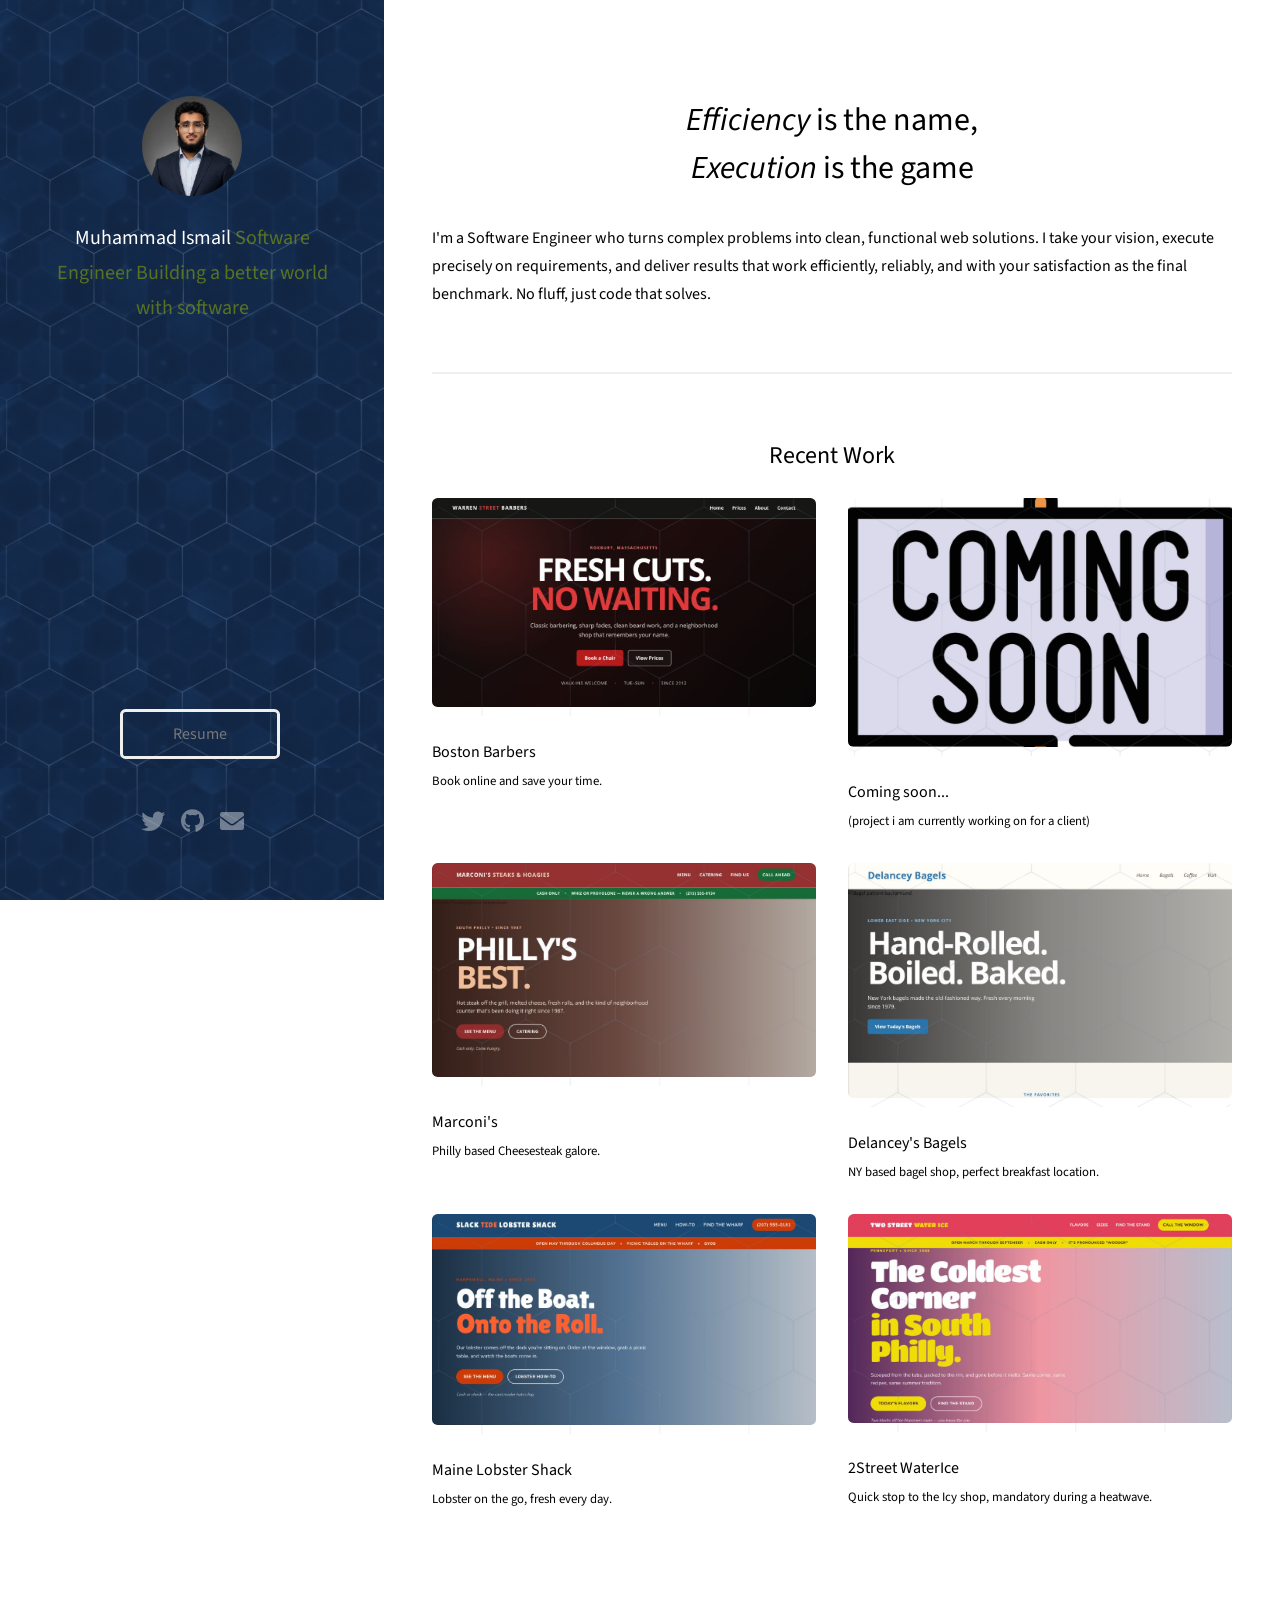
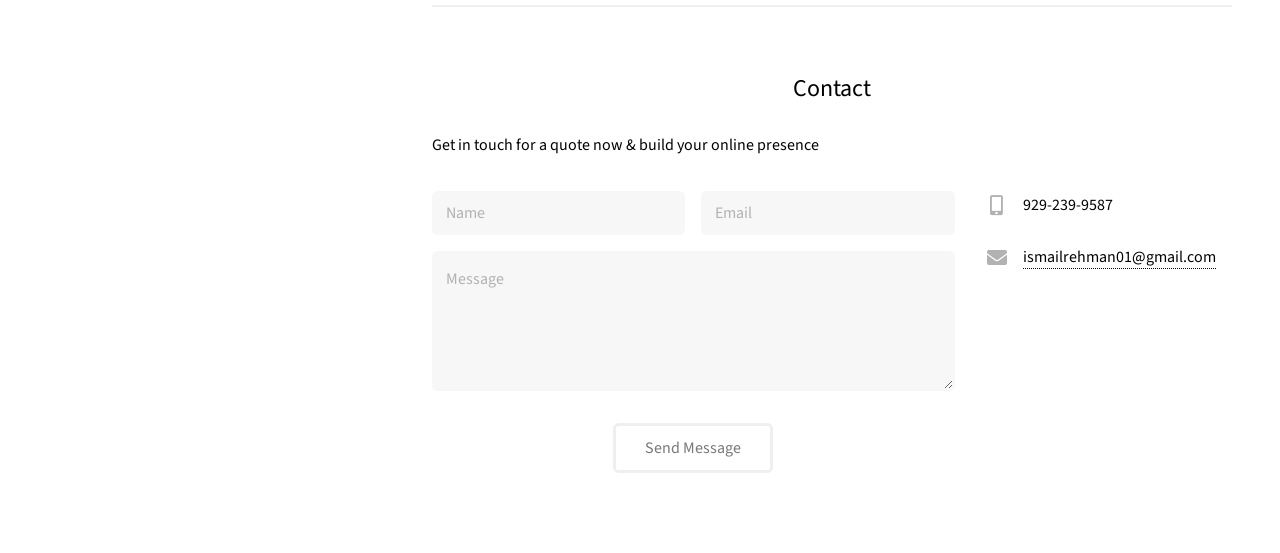
==== Portfolio/index.html @ a7dad634 "fixed the issue with the clicking on the website images so it loads properly for the sites" ====
<!DOCTYPE HTML>
<!--
	Strata by HTML5 UP
	html5up.net | @ajlkn
	Free for personal and commercial use under the CCA 3.0 license (html5up.net/license)
-->
<html lang="en">
	<head>
		<meta charset="utf-8" />
		<meta name="viewport" content="width=device-width, initial-scale=1" />

		<title>Muhammad Ismail | Software Engineer Portfolio</title>
		<meta name="description" content="Muhammad Ismail is a software engineer building clean, efficient web applications, JavaScript projects, responsive websites, and practical software solutions." />
		<meta name="author" content="Muhammad Ismail" />
		<meta name="robots" content="index, follow, max-image-preview:large" />
		<meta name="googlebot" content="index, follow" />
		<link rel="canonical" href="https://ismailrehman.netlify.app/" />

		<!-- Social sharing metadata -->
		<meta property="og:type" content="website" />
		<meta property="og:site_name" content="Muhammad Ismail Portfolio" />
		<meta property="og:title" content="Muhammad Ismail | Software Engineer Portfolio" />
		<meta property="og:description" content="Explore Muhammad Ismail's software engineering portfolio, including web applications, JavaScript projects, and responsive website work." />
		<meta property="og:url" content="https://ismailrehman.netlify.app/" />
		<meta property="og:image" content="https://ismailrehman.netlify.app/images/professional.jpg" />
		<meta property="og:image:alt" content="Muhammad Ismail, Software Engineer" />
		<meta name="twitter:card" content="summary" />
		<meta name="twitter:title" content="Muhammad Ismail | Software Engineer Portfolio" />
		<meta name="twitter:description" content="Explore Muhammad Ismail's software engineering portfolio, including web applications, JavaScript projects, and responsive website work." />
		<meta name="twitter:image" content="https://ismailrehman.netlify.app/images/professional.jpg" />

		<link rel="preload" as="image" href="images/professional.jpg" />
		<link rel="stylesheet" href="assets/css/main.css" />

		<script type="application/ld+json">
		{
		  "@context": "https://schema.org",
		  "@type": "Person",
		  "name": "Muhammad Ismail",
		  "jobTitle": "Software Engineer",
		  "description": "Software engineer building clean, efficient web applications and practical software solutions.",
		  "url": "https://ismailrehman.netlify.app/",
		  "sameAs": [
		    "https://github.com/ismailrehman154-gif",
		    "https://x.com/ismailrehm32250"
		  ]
		}
		</script>
	</head>
	<body class="is-preload">

		<!-- Header -->
			<header id="header">
				<div class="inner">
					<a href="#one" class="image avatar" aria-label="About Muhammad Ismail"><img src="images/professional.jpg" alt="Muhammad Ismail, Software Engineer" fetchpriority="high" /></a>
					<h1><strong>Muhammad Ismail</strong><br />
						Software Engineer<br />
						Building a better world with software
					</h1>
				</div>
				<ul class="actions">
							<li><a href="#" class="button">Resume</a></li>
						</ul>
			</header>

		<!-- Main -->
			<main id="main">

				<!-- One -->
					<section id="one">
						<header class="major">
							<h2><i>Efficiency</i> is the name,<br />
							<i>Execution</i> is the game</h2>
						</header>
						<p>I'm a Software Engineer who turns complex problems into clean, functional web solutions. I take your vision, execute precisely on requirements, and deliver results that work efficiently, reliably, and with your satisfaction as the final benchmark. No fluff, just code that solves.</p>
						
					</section>

				<!-- Two -->
					<section id="two">
						<h2>Recent Work</h2>
						<div class="row">
							<article class="col-6 col-12-xsmall work-item">
								<a href="https://resilient-coders-work.vercel.app/" class="image fit "><img src="images/BostonBarbers.png" alt="TEMPLATE WEBSITES" loading="lazy" decoding="async" /></a>
								<h3>Boston Barbers</h3>
								<p>Book online and save your time.</p>
							</article>
							<article class="col-6 col-12-xsmall work-item">
								<a href="#" class="image fit "><img src="images/coming soon.png" alt="TEMPLATE WEBSITES" loading="lazy" decoding="async" /></a>
								<h3>Coming soon...</h3>
								<p>(project i am currently working on for a client)</p>
							</article>
							<article class="col-6 col-12-xsmall work-item">
								<a href="https://resilient-coders-work-5ymw.vercel.app/" class="image fit "><img src="images/Marconis.png" alt="TEMPLATE WEBSITES" loading="lazy" decoding="async" /></a>
								<h3>Marconi's</h3>
								<p>Philly based Cheesesteak galore.</p>
							</article>
							<article class="col-6 col-12-xsmall work-item">
								<a href="https://resilient-coders-work-2xrs.vercel.app/" class="image fit "><img src="images/Delancey'sBagels.png" alt="TEMPLATE WEBSITES" loading="lazy" decoding="async" /></a>
								<h3>Delancey's Bagels</h3>
								<p>NY based bagel shop, perfect breakfast location.</p>
							</article>
							<article class="col-6 col-12-xsmall work-item">
								<a href="https://resilient-coders-work-jxto.vercel.app/" class="image fit "><img src="images/LobsterShack.png" alt="TEMPLATE WEBSITES" loading="lazy" decoding="async" /></a>
								<h3>Maine Lobster Shack</h3>
								<p>Lobster on the go, fresh every day.</p>
							</article>
							<article class="col-6 col-12-xsmall work-item">
								<a href="https://resilient-coders-work-9ynx.vercel.app/" class="image fit "><img src="images/2StreetIce.png" alt="TEMPLATE WEBSITES" loading="lazy" decoding="async" /></a>
								<h3>2Street WaterIce</h3>
								<p>Quick stop to the Icy shop, mandatory during a heatwave.</p>
							</article>
						</div>
						<!-- <ul class="actions">
							<li><a href="#" class="button">Resume</a></li>
						</ul> -->
					</section>

				<!-- Three -->
					<section id="three">
						<h2>Contact</h2>
						<p>Get in touch for a quote now & build your online presence </p>
						<div class="row">
							<div class="col-8 col-12-small">
								<form method="post" action="#">
									<div class="row gtr-uniform gtr-50">
										<div class="col-6 col-12-xsmall"><input type="text" name="name" id="name" placeholder="Name" /></div>
										<div class="col-6 col-12-xsmall"><input type="email" name="email" id="email" placeholder="Email" /></div>
										<div class="col-12"><textarea name="message" id="message" placeholder="Message" rows="4"></textarea></div>
									</div>
								</form>
								<ul class="actions">
									<li><input type="submit" value="Send Message" /></li>
								</ul>
							</div>
							<div class="col-4 col-12-small">
								<ul class="labeled-icons">
									<!-- <li>
										<h3 class="icon solid fa-home"><span class="label">Address</span></h3>
										1234 Somewhere Rd.<br />
										Nashville, TN 00000<br />
										United States
									</li> -->
									<li>
										<h3 class="icon solid fa-mobile-alt"><span class="label">Phone</span></h3>
										929-239-9587
									</li>
									<li>
										<h3 class="icon solid fa-envelope"><span class="label">Email</span></h3>
										<a href="mailto:ismailrehman01@gmail.com">ismailrehman01@gmail.com</a>
									</li>
								</ul>
							</div>
						</div>
					</section>

				<!-- Four -->
				<!--
					<section id="four">
						<h2>Elements</h2>

						<section>
							<h4>Text</h4>
							<p>This is <b>bold</b> and this is <strong>strong</strong>. This is <i>italic</i> and this is <em>emphasized</em>.
							This is <sup>superscript</sup> text and this is <sub>subscript</sub> text.
							This is <u>underlined</u> and this is code: <code>for (;;) { ... }</code>. Finally, <a href="#">this is a link</a>.</p>
							<hr />
							<header>
								<h4>Heading with a Subtitle</h4>
								<p>Lorem ipsum dolor sit amet nullam id egestas urna aliquam</p>
							</header>
							<p>Nunc lacinia ante nunc ac lobortis. Interdum adipiscing gravida odio porttitor sem non mi integer non faucibus ornare mi ut ante amet placerat aliquet. Volutpat eu sed ante lacinia sapien lorem accumsan varius montes viverra nibh in adipiscing blandit tempus accumsan.</p>
							<header>
								<h5>Heading with a Subtitle</h5>
								<p>Lorem ipsum dolor sit amet nullam id egestas urna aliquam</p>
							</header>
							<p>Nunc lacinia ante nunc ac lobortis. Interdum adipiscing gravida odio porttitor sem non mi integer non faucibus ornare mi ut ante amet placerat aliquet. Volutpat eu sed ante lacinia sapien lorem accumsan varius montes viverra nibh in adipiscing blandit tempus accumsan.</p>
							<hr />
							<h2>Heading Level 2</h2>
							<h3>Heading Level 3</h3>
							<h4>Heading Level 4</h4>
							<h5>Heading Level 5</h5>
							<h6>Heading Level 6</h6>
							<hr />
							<h5>Blockquote</h5>
							<blockquote>Fringilla nisl. Donec accumsan interdum nisi, quis tincidunt felis sagittis eget tempus euismod. Vestibulum ante ipsum primis in faucibus vestibulum. Blandit adipiscing eu felis iaculis volutpat ac adipiscing accumsan faucibus. Vestibulum ante ipsum primis in faucibus lorem ipsum dolor sit amet nullam adipiscing eu felis.</blockquote>
							<h5>Preformatted</h5>
							<pre><code>i = 0;

while (!deck.isInOrder()) {
print 'Iteration ' + i;
deck.shuffle();
i++;
}

print 'It took ' + i + ' iterations to sort the deck.';</code></pre>
						</section>

						<section>
							<h4>Lists</h4>
							<div class="row">
								<div class="col-6 col-12-xsmall">
									<h5>Unordered</h5>
									<ul>
										<li>Dolor pulvinar etiam magna etiam.</li>
										<li>Sagittis adipiscing lorem eleifend.</li>
										<li>Felis enim feugiat dolore viverra.</li>
									</ul>
									<h5>Alternate</h5>
									<ul class="alt">
										<li>Dolor pulvinar etiam magna etiam.</li>
										<li>Sagittis adipiscing lorem eleifend.</li>
										<li>Felis enim feugiat dolore viverra.</li>
									</ul>
								</div>
								<div class="col-6 col-12-xsmall">
									<h5>Ordered</h5>
									<ol>
										<li>Dolor pulvinar etiam magna etiam.</li>
										<li>Etiam vel felis at lorem sed viverra.</li>
										<li>Felis enim feugiat dolore viverra.</li>
										<li>Dolor pulvinar etiam magna etiam.</li>
										<li>Etiam vel felis at lorem sed viverra.</li>
										<li>Felis enim feugiat dolore viverra.</li>
									</ol>
									<h5>Icons</h5>
									<ul class="icons">
										<li><a href="#" class="icon brands fa-twitter"><span class="label">Twitter</span></a></li>
										<li><a href="#" class="icon brands fa-facebook-f"><span class="label">Facebook</span></a></li>
										<li><a href="#" class="icon brands fa-instagram"><span class="label">Instagram</span></a></li>
										<li><a href="#" class="icon brands fa-github"><span class="label">Github</span></a></li>
										<li><a href="#" class="icon brands fa-dribbble"><span class="label">Dribbble</span></a></li>
										<li><a href="#" class="icon brands fa-tumblr"><span class="label">Tumblr</span></a></li>
									</ul>
								</div>
							</div>
							<h5>Actions</h5>
							<ul class="actions">
								<li><a href="#" class="button primary">Default</a></li>
								<li><a href="#" class="button">Default</a></li>
							</ul>
							<ul class="actions small">
								<li><a href="#" class="button primary small">Small</a></li>
								<li><a href="#" class="button small">Small</a></li>
							</ul>
							<div class="row">
								<div class="col-6 col-12-small">
									<ul class="actions stacked">
										<li><a href="#" class="button primary">Default</a></li>
										<li><a href="#" class="button">Default</a></li>
									</ul>
								</div>
								<div class="col-6 col-12-small">
									<ul class="actions stacked">
										<li><a href="#" class="button primary small">Small</a></li>
										<li><a href="#" class="button small">Small</a></li>
									</ul>
								</div>
								<div class="col-6 col-12-small">
									<ul class="actions stacked">
										<li><a href="#" class="button primary fit">Default</a></li>
										<li><a href="#" class="button fit">Default</a></li>
									</ul>
								</div>
								<div class="col-6 col-12-small">
									<ul class="actions stacked">
										<li><a href="#" class="button primary small fit">Small</a></li>
										<li><a href="#" class="button small fit">Small</a></li>
									</ul>
								</div>
							</div>
						</section>

						<section>
							<h4>Table</h4>
							<h5>Default</h5>
							<div class="table-wrapper">
								<table>
									<thead>
										<tr>
											<th>Name</th>
											<th>Description</th>
											<th>Price</th>
										</tr>
									</thead>
									<tbody>
										<tr>
											<td>Item One</td>
											<td>Ante turpis integer aliquet porttitor.</td>
											<td>29.99</td>
										</tr>
										<tr>
											<td>Item Two</td>
											<td>Vis ac commodo adipiscing arcu aliquet.</td>
											<td>19.99</td>
										</tr>
										<tr>
											<td>Item Three</td>
											<td> Morbi faucibus arcu accumsan lorem.</td>
											<td>29.99</td>
										</tr>
										<tr>
											<td>Item Four</td>
											<td>Vitae integer tempus condimentum.</td>
											<td>19.99</td>
										</tr>
										<tr>
											<td>Item Five</td>
											<td>Ante turpis integer aliquet porttitor.</td>
											<td>29.99</td>
										</tr>
									</tbody>
									<tfoot>
										<tr>
											<td colspan="2"></td>
											<td>100.00</td>
										</tr>
									</tfoot>
								</table>
							</div>

							<h5>Alternate</h5>
							<div class="table-wrapper">
								<table class="alt">
									<thead>
										<tr>
											<th>Name</th>
											<th>Description</th>
											<th>Price</th>
										</tr>
									</thead>
									<tbody>
										<tr>
											<td>Item One</td>
											<td>Ante turpis integer aliquet porttitor.</td>
											<td>29.99</td>
										</tr>
										<tr>
											<td>Item Two</td>
											<td>Vis ac commodo adipiscing arcu aliquet.</td>
											<td>19.99</td>
										</tr>
										<tr>
											<td>Item Three</td>
											<td> Morbi faucibus arcu accumsan lorem.</td>
											<td>29.99</td>
										</tr>
										<tr>
											<td>Item Four</td>
											<td>Vitae integer tempus condimentum.</td>
											<td>19.99</td>
										</tr>
										<tr>
											<td>Item Five</td>
											<td>Ante turpis integer aliquet porttitor.</td>
											<td>29.99</td>
										</tr>
									</tbody>
									<tfoot>
										<tr>
											<td colspan="2"></td>
											<td>100.00</td>
										</tr>
									</tfoot>
								</table>
							</div>
						</section>

						<section>
							<h4>Buttons</h4>
							<ul class="actions">
								<li><a href="#" class="button primary">Primary</a></li>
								<li><a href="#" class="button">Default</a></li>
							</ul>
							<ul class="actions">
								<li><a href="#" class="button large">Large</a></li>
								<li><a href="#" class="button">Default</a></li>
								<li><a href="#" class="button small">Small</a></li>
							</ul>
							<ul class="actions fit">
								<li><a href="#" class="button primary fit">Fit</a></li>
								<li><a href="#" class="button fit">Fit</a></li>
							</ul>
							<ul class="actions fit small">
								<li><a href="#" class="button primary fit small">Fit + Small</a></li>
								<li><a href="#" class="button fit small">Fit + Small</a></li>
							</ul>
							<ul class="actions">
								<li><a href="#" class="button primary icon solid fa-download">Icon</a></li>
								<li><a href="#" class="button icon solid fa-download">Icon</a></li>
							</ul>
							<ul class="actions">
								<li><span class="button primary disabled">Primary</span></li>
								<li><span class="button disabled">Default</span></li>
							</ul>
						</section>

						<section>
							<h4>Form</h4>
							<form method="post" action="#">
								<div class="row gtr-uniform gtr-50">
									<div class="col-6 col-12-xsmall">
										<input type="text" name="demo-name" id="demo-name" value="" placeholder="Name" />
									</div>
									<div class="col-6 col-12-xsmall">
										<input type="email" name="demo-email" id="demo-email" value="" placeholder="Email" />
									</div>
									<div class="col-12">
										<select name="demo-category" id="demo-category">
											<option value="">- Category -</option>
											<option value="1">Manufacturing</option>
											<option value="1">Shipping</option>
											<option value="1">Administration</option>
											<option value="1">Human Resources</option>
										</select>
									</div>
									<div class="col-4 col-12-small">
										<input type="radio" id="demo-priority-low" name="demo-priority" checked>
										<label for="demo-priority-low">Low Priority</label>
									</div>
									<div class="col-4 col-12-small">
										<input type="radio" id="demo-priority-normal" name="demo-priority">
										<label for="demo-priority-normal">Normal Priority</label>
									</div>
									<div class="col-4 col-12-small">
										<input type="radio" id="demo-priority-high" name="demo-priority">
										<label for="demo-priority-high">High Priority</label>
									</div>
									<div class="col-6 col-12-small">
										<input type="checkbox" id="demo-copy" name="demo-copy">
										<label for="demo-copy">Email me a copy of this message</label>
									</div>
									<div class="col-6 col-12-small">
										<input type="checkbox" id="demo-human" name="demo-human" checked>
										<label for="demo-human">I am a human and not a robot</label>
									</div>
									<div class="col-12">
										<textarea name="demo-message" id="demo-message" placeholder="Enter your message" rows="6"></textarea>
									</div>
									<div class="col-12">
										<ul class="actions">
											<li><input type="submit" value="Send Message" class="primary" /></li>
											<li><input type="reset" value="Reset" /></li>
										</ul>
									</div>
								</div>
							</form>
						</section>

						<section>
							<h4>Image</h4>
							<h5>Fit</h5>
							<div class="box alt">
								<div class="row gtr-50 gtr-uniform">
									<div class="col-12"><span class="image fit"><img src="images/fulls/05.jpg" alt="" /></span></div>
									<div class="col-4"><span class="image fit"><img src="images/thumbs/01.jpg" alt="" /></span></div>
									<div class="col-4"><span class="image fit"><img src="images/thumbs/02.jpg" alt="" /></span></div>
									<div class="col-4"><span class="image fit"><img src="images/thumbs/03.jpg" alt="" /></span></div>
									<div class="col-4"><span class="image fit"><img src="images/thumbs/04.jpg" alt="" /></span></div>
									<div class="col-4"><span class="image fit"><img src="images/thumbs/05.jpg" alt="" /></span></div>
									<div class="col-4"><span class="image fit"><img src="images/thumbs/06.jpg" alt="" /></span></div>
									<div class="col-4"><span class="image fit"><img src="images/thumbs/03.jpg" alt="" /></span></div>
									<div class="col-4"><span class="image fit"><img src="images/thumbs/02.jpg" alt="" /></span></div>
									<div class="col-4"><span class="image fit"><img src="images/thumbs/01.jpg" alt="" /></span></div>
								</div>
							</div>
							<h5>Left &amp; Right</h5>
							<p><span class="image left"><img src="images/avatar.jpg" alt="" /></span>Fringilla nisl. Donec accumsan interdum nisi, quis tincidunt felis sagittis eget. tempus euismod. Vestibulum ante ipsum primis in faucibus vestibulum. Blandit adipiscing eu felis iaculis volutpat ac adipiscing accumsan eu faucibus. Integer ac pellentesque praesent tincidunt felis sagittis eget. tempus euismod. Vestibulum ante ipsum primis in faucibus vestibulum. Blandit adipiscing eu felis iaculis volutpat ac adipiscing accumsan eu faucibus. Integer ac pellentesque praesent. Donec accumsan interdum nisi, quis tincidunt felis sagittis eget. tempus euismod. Vestibulum ante ipsum primis in faucibus vestibulum. Blandit adipiscing eu felis iaculis volutpat ac adipiscing accumsan eu faucibus. Integer ac pellentesque praesent tincidunt felis sagittis eget. tempus euismod. Vestibulum ante ipsum primis in faucibus vestibulum. Blandit adipiscing eu felis iaculis volutpat ac adipiscing accumsan eu faucibus. Integer ac pellentesque praesent.</p>
							<p><span class="image right"><img src="images/avatar.jpg" alt="" /></span>Fringilla nisl. Donec accumsan interdum nisi, quis tincidunt felis sagittis eget. tempus euismod. Vestibulum ante ipsum primis in faucibus vestibulum. Blandit adipiscing eu felis iaculis volutpat ac adipiscing accumsan eu faucibus. Integer ac pellentesque praesent tincidunt felis sagittis eget. tempus euismod. Vestibulum ante ipsum primis in faucibus vestibulum. Blandit adipiscing eu felis iaculis volutpat ac adipiscing accumsan eu faucibus. Integer ac pellentesque praesent. Donec accumsan interdum nisi, quis tincidunt felis sagittis eget. tempus euismod. Vestibulum ante ipsum primis in faucibus vestibulum. Blandit adipiscing eu felis iaculis volutpat ac adipiscing accumsan eu faucibus. Integer ac pellentesque praesent tincidunt felis sagittis eget. tempus euismod. Vestibulum ante ipsum primis in faucibus vestibulum. Blandit adipiscing eu felis iaculis volutpat ac adipiscing accumsan eu faucibus. Integer ac pellentesque praesent.</p>
						</section>

					</section>
				-->

			</main>

		<!-- Footer -->
			<footer id="footer">
				<div class="inner">
					<ul class="icons">
						<li><a href="https://x.com/ismailrehm32250" class="icon brands fa-twitter" aria-label="Muhammad Ismail on X" rel="me noopener noreferrer"><span class="label">Twitter</span></a></li>
						<li><a href="https://github.com/ismailrehman154-gif" class="icon brands fa-github" aria-label="Muhammad Ismail on GitHub" rel="me noopener noreferrer"><span class="label">Github</span></a></li>
						<!-- <li><a href="#" class="icon brands fa-dribbble"><span class="label">Blue</span></a></li> -->
						<li><a href="mailto:ismailrehman154@gmail.com" class="icon solid fa-envelope" aria-label="Email Muhammad Ismail"><span class="label">Email</span></a></li>
					</ul>
					<ul class="copyright">
						<!-- <li>&copy; Untitled</li><li>Design: <a href="http://html5up.net">HTML5 UP</a></li> -->
					</ul>
				</div>
			</footer>

		<!-- Scripts -->
			<script src="assets/js/jquery.min.js" defer></script>
			<script src="assets/js/jquery.poptrox.min.js" defer></script>
			<script src="assets/js/browser.min.js" defer></script>
			<script src="assets/js/breakpoints.min.js" defer></script>
			<script src="assets/js/util.js" defer></script>
			<script src="assets/js/main.js" defer></script>

	</body>
</html>
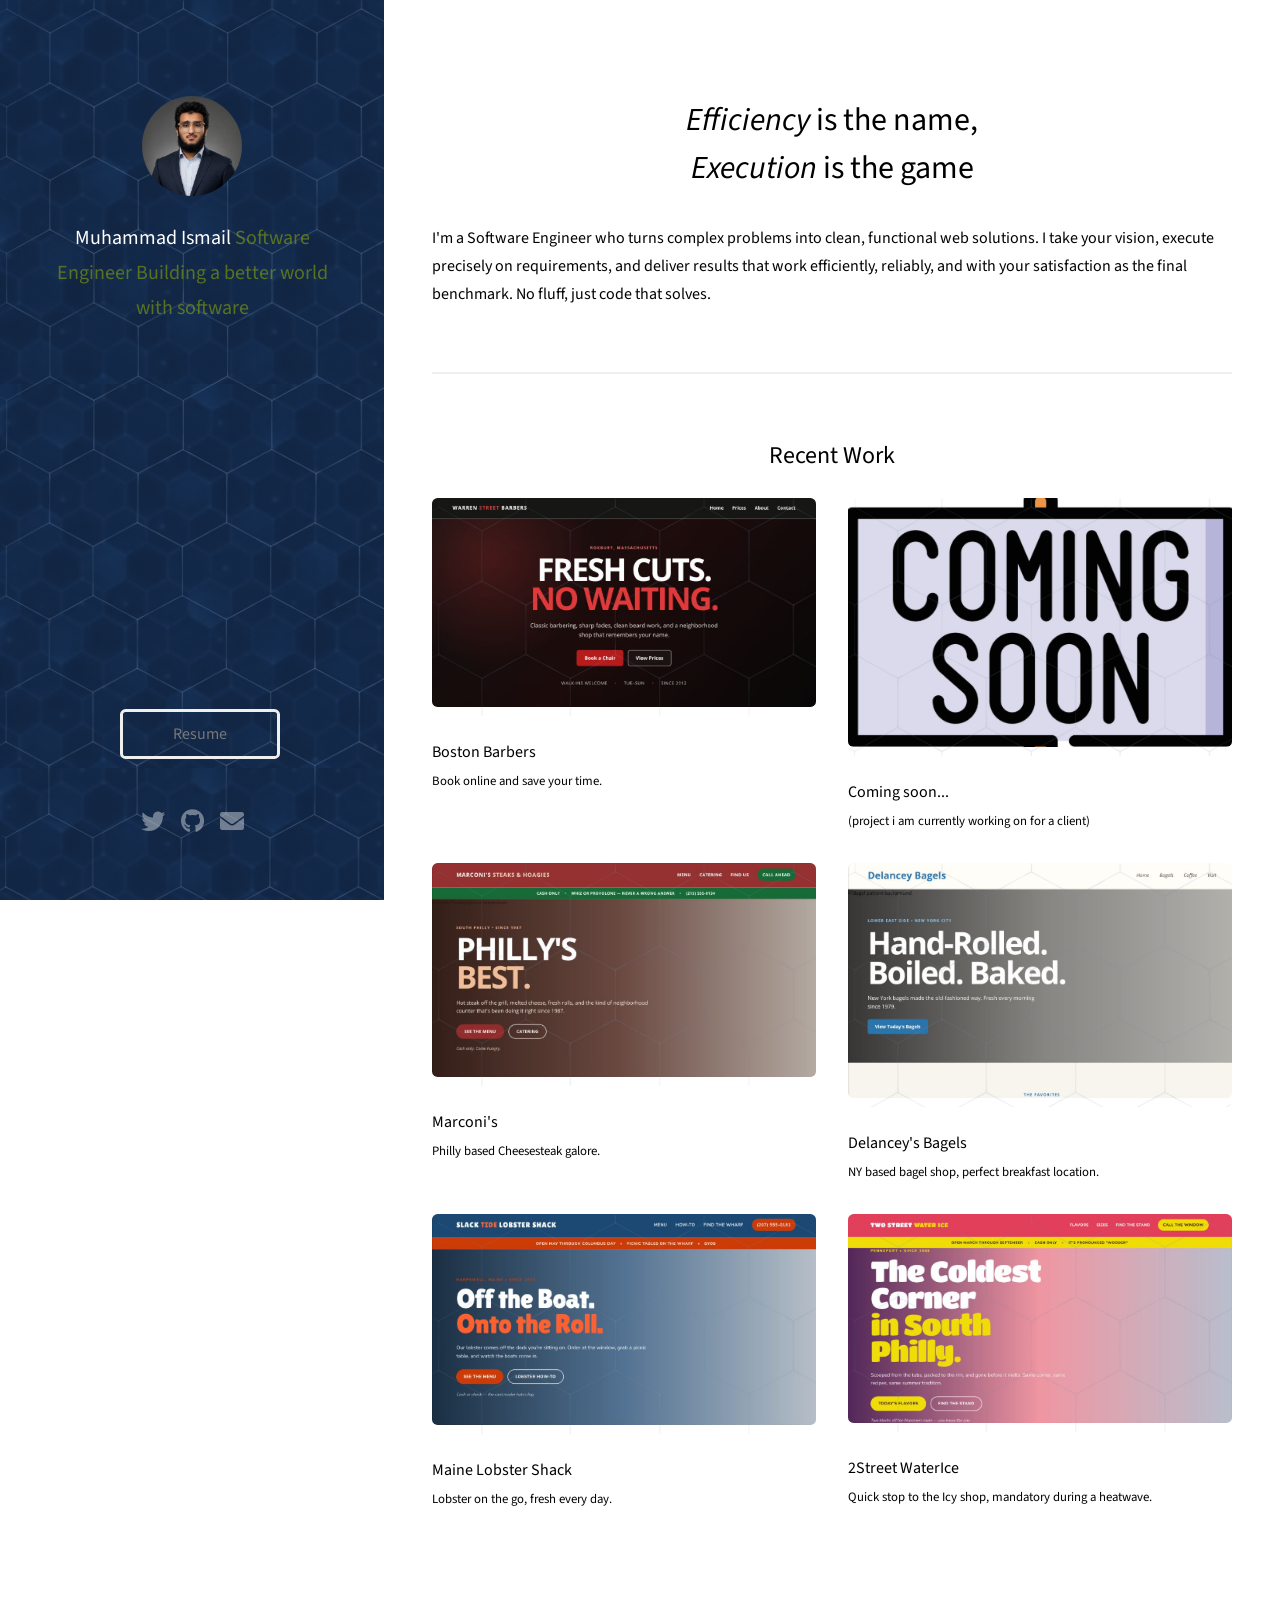
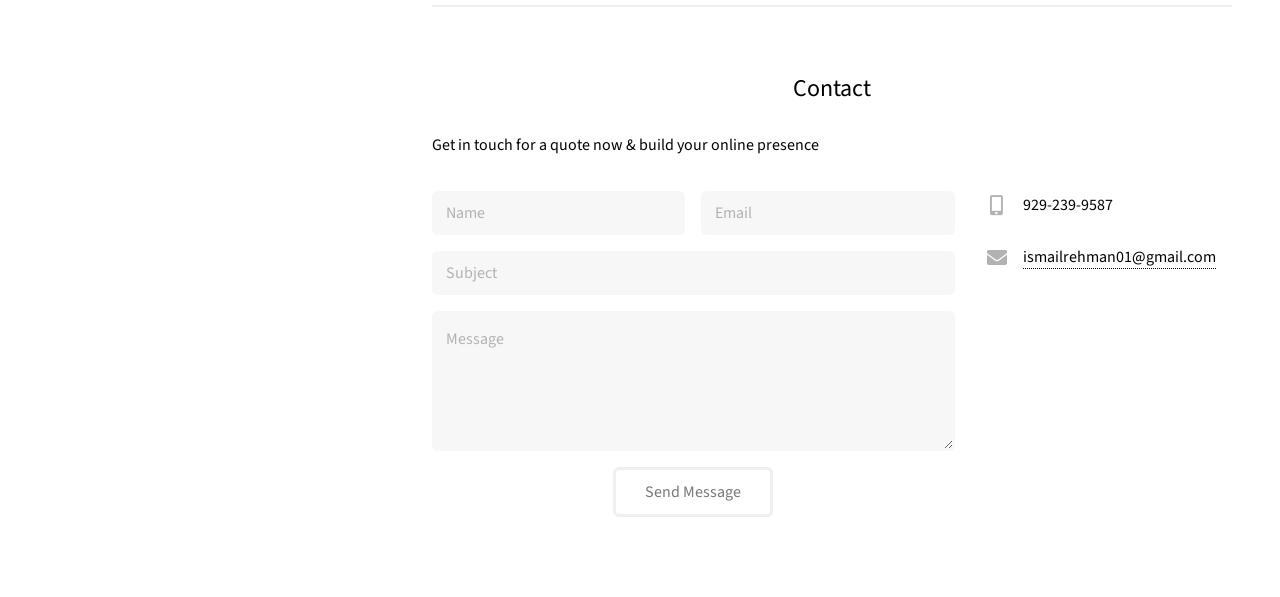
==== commit 378fe46f: "fixing the form input" ====
--- a/Portfolio/index.html
+++ b/Portfolio/index.html
@@ -122,16 +122,85 @@
 						<p>Get in touch for a quote now & build your online presence </p>
 						<div class="row">
 							<div class="col-8 col-12-small">
-								<form method="post" action="#">
-									<div class="row gtr-uniform gtr-50">
-										<div class="col-6 col-12-xsmall"><input type="text" name="name" id="name" placeholder="Name" /></div>
-										<div class="col-6 col-12-xsmall"><input type="email" name="email" id="email" placeholder="Email" /></div>
-										<div class="col-12"><textarea name="message" id="message" placeholder="Message" rows="4"></textarea></div>
-									</div>
-								</form>
+						<form
+						id="contact-form"
+						name="contact"
+						method="POST"
+						data-netlify="true"
+						netlify-honeypot="bot-field">
+						
+						<!-- Netlify needs this -->
+						<input type="hidden" name="form-name" value="contact">
+
+						<!-- Spam protection -->
+						<p style="display: none;">
+							<label>
+								Don't fill this out if you're human:
+								<input name="bot-field">
+							</label>
+						</p>
+
+						<div class="row gtr-uniform gtr-50">
+
+							<div class="col-6 col-12-xsmall">
+								<input
+									type="text"
+									name="name"
+									id="name"
+									placeholder="Name"
+									required
+								>
+							</div>
+
+							<div class="col-6 col-12-xsmall">
+								<input
+									type="email"
+									name="email"
+									id="email"
+									placeholder="Email"
+									required
+								>
+							</div>
+
+							<div class="col-12">
+								<input
+									type="text"
+									name="subject"
+									id="subject"
+									placeholder="Subject"
+									required
+								>
+							</div>
+
+							<div class="col-12">
+								<textarea
+									name="message"
+									id="message"
+									placeholder="Message"
+									rows="4"
+									required
+								></textarea>
+							</div>
+
+							<div class="col-12">
 								<ul class="actions">
-									<li><input type="submit" value="Send Message" /></li>
+									<li>
+										<input
+											id="submit-button"
+											type="submit"
+											value="Send Message"
+										>
+									</li>
 								</ul>
+							</div>
+
+						</div>
+
+						<!-- Success / error message -->
+						<p id="form-status"></p>
+
+</form>
+						
 							</div>
 							<div class="col-4 col-12-small">
 								<ul class="labeled-icons">
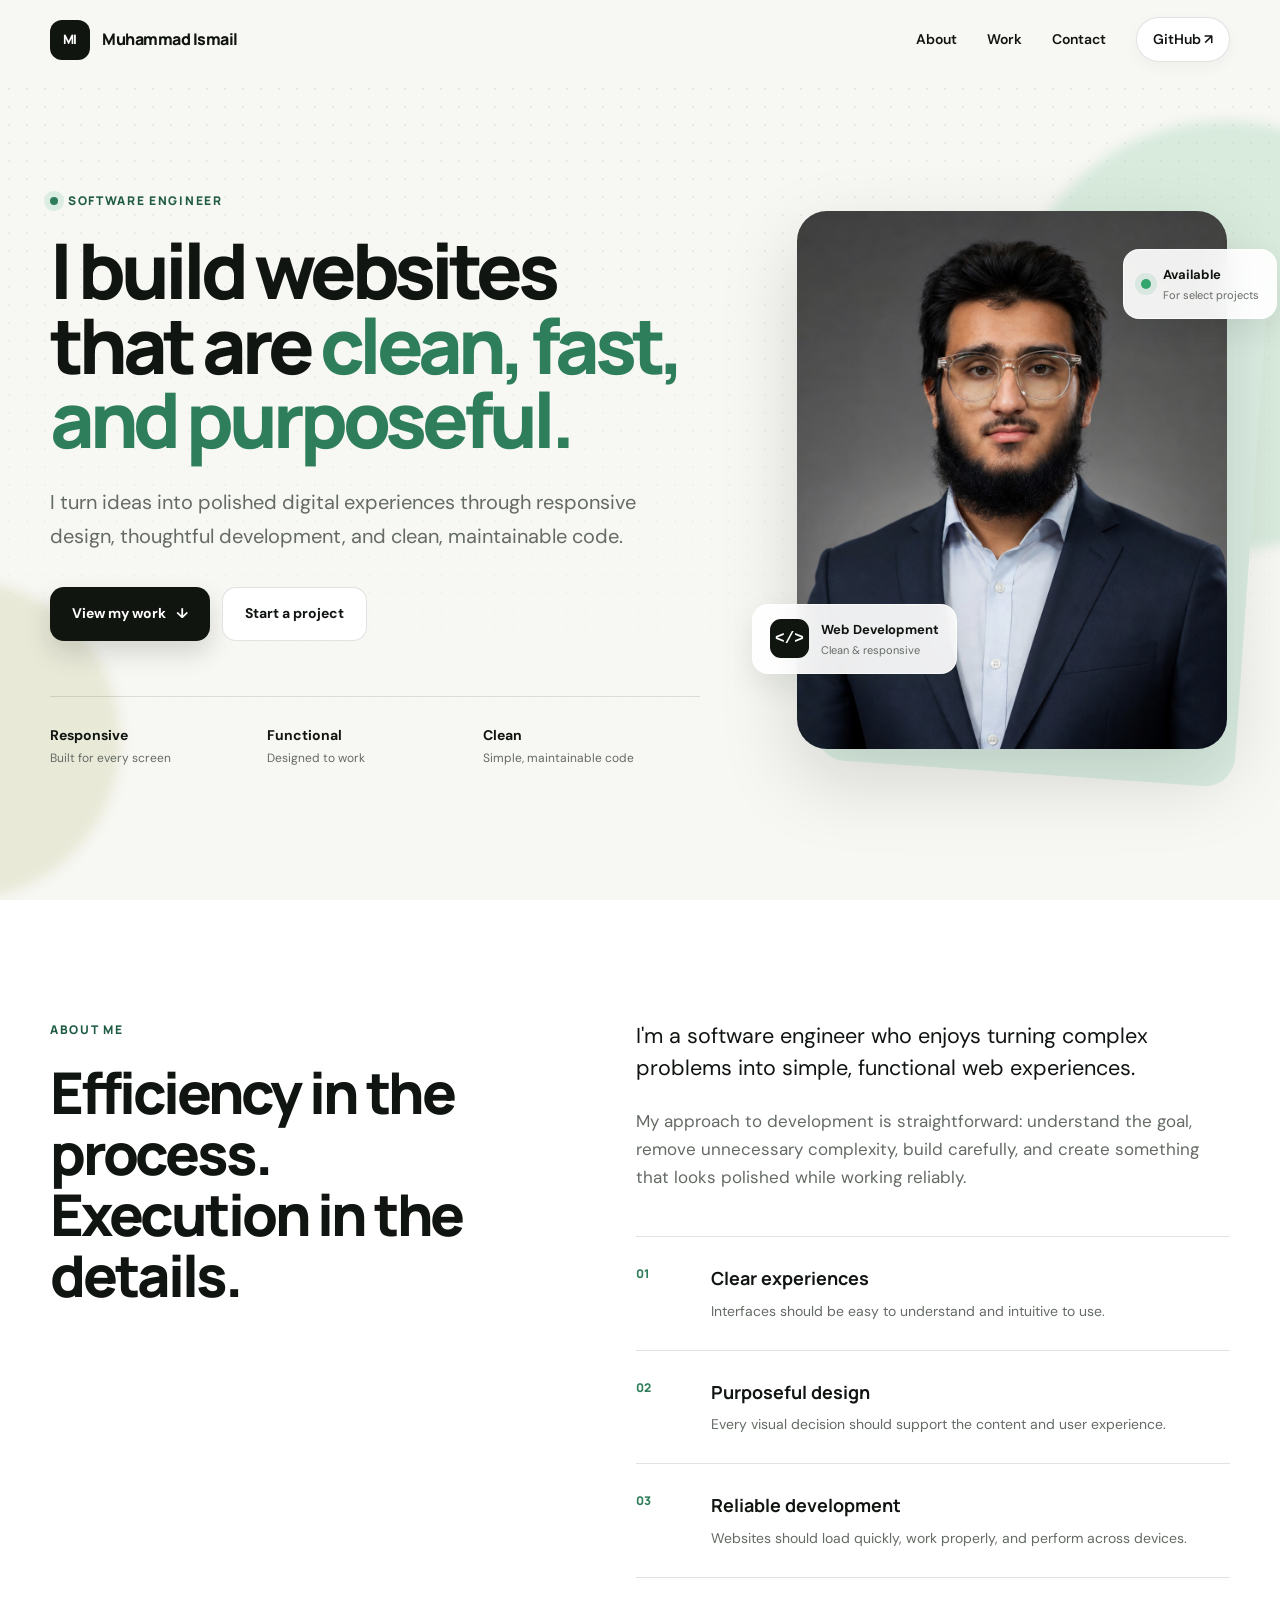
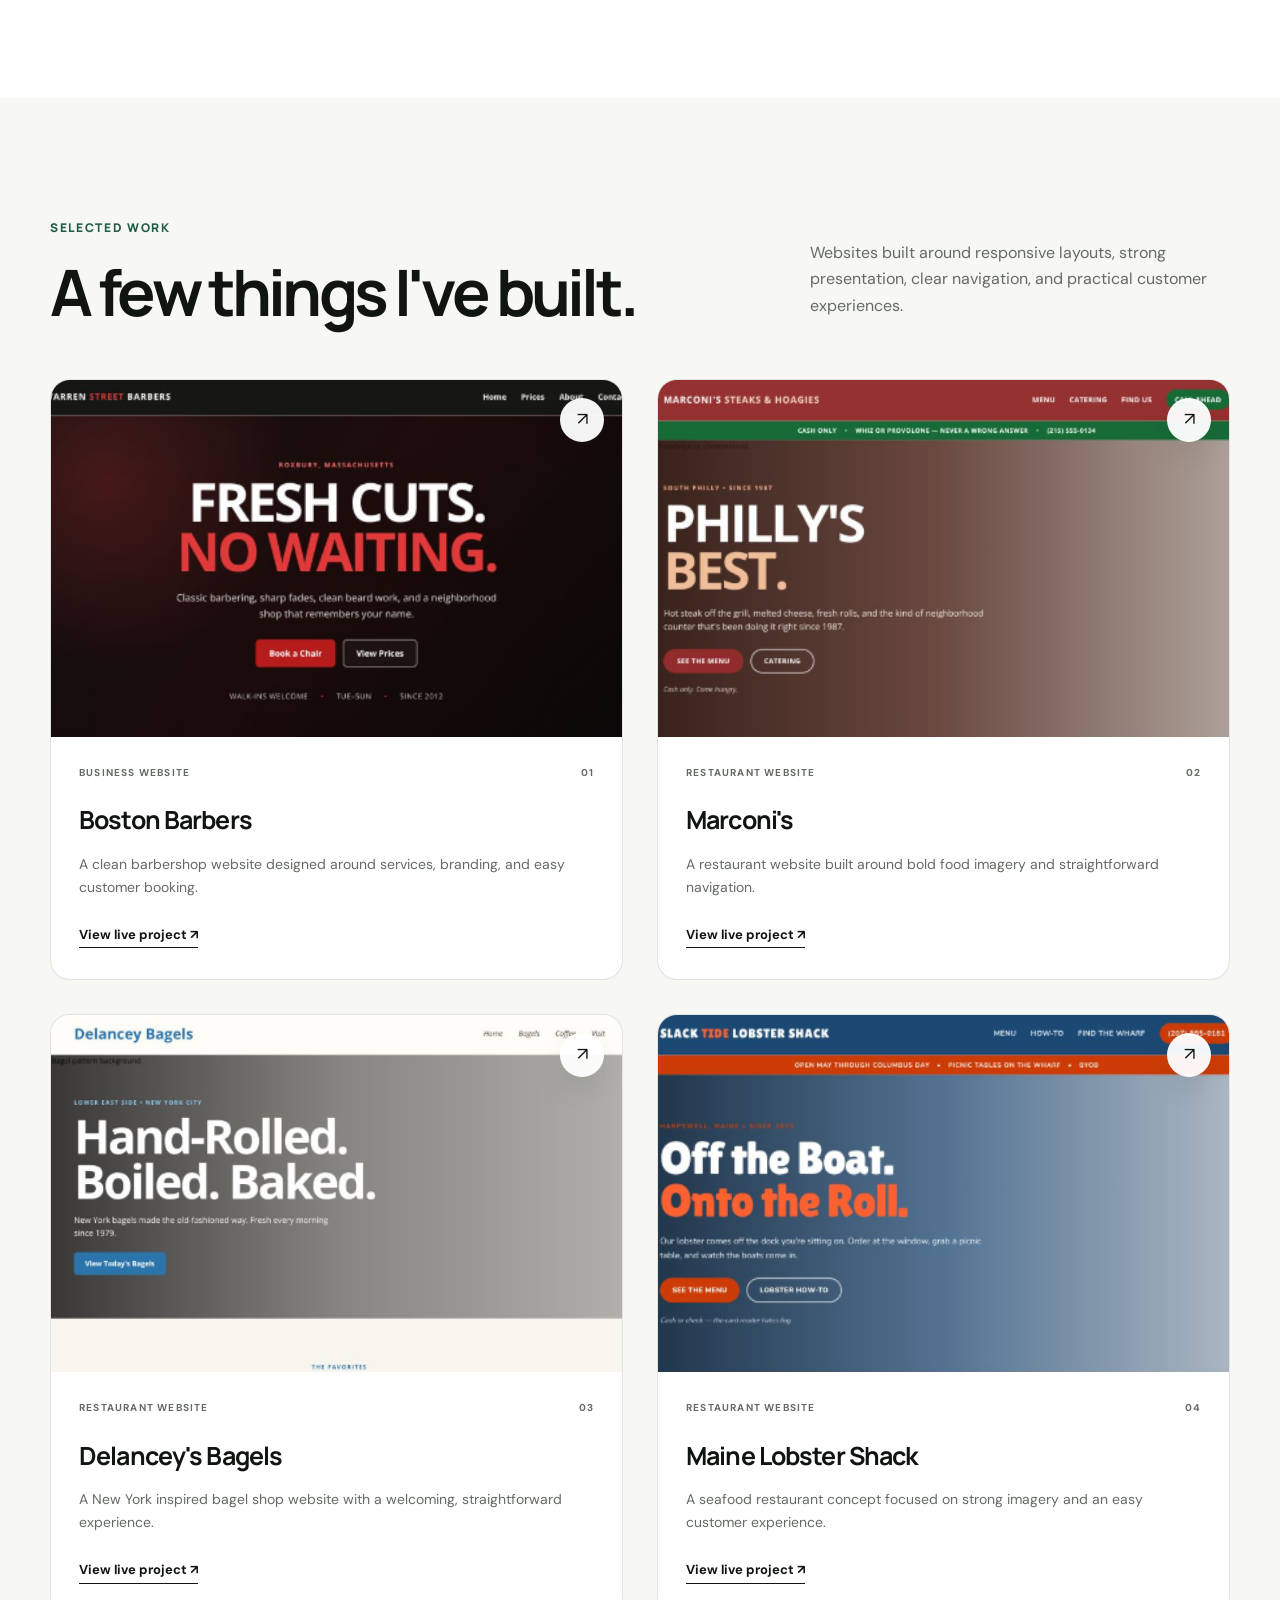
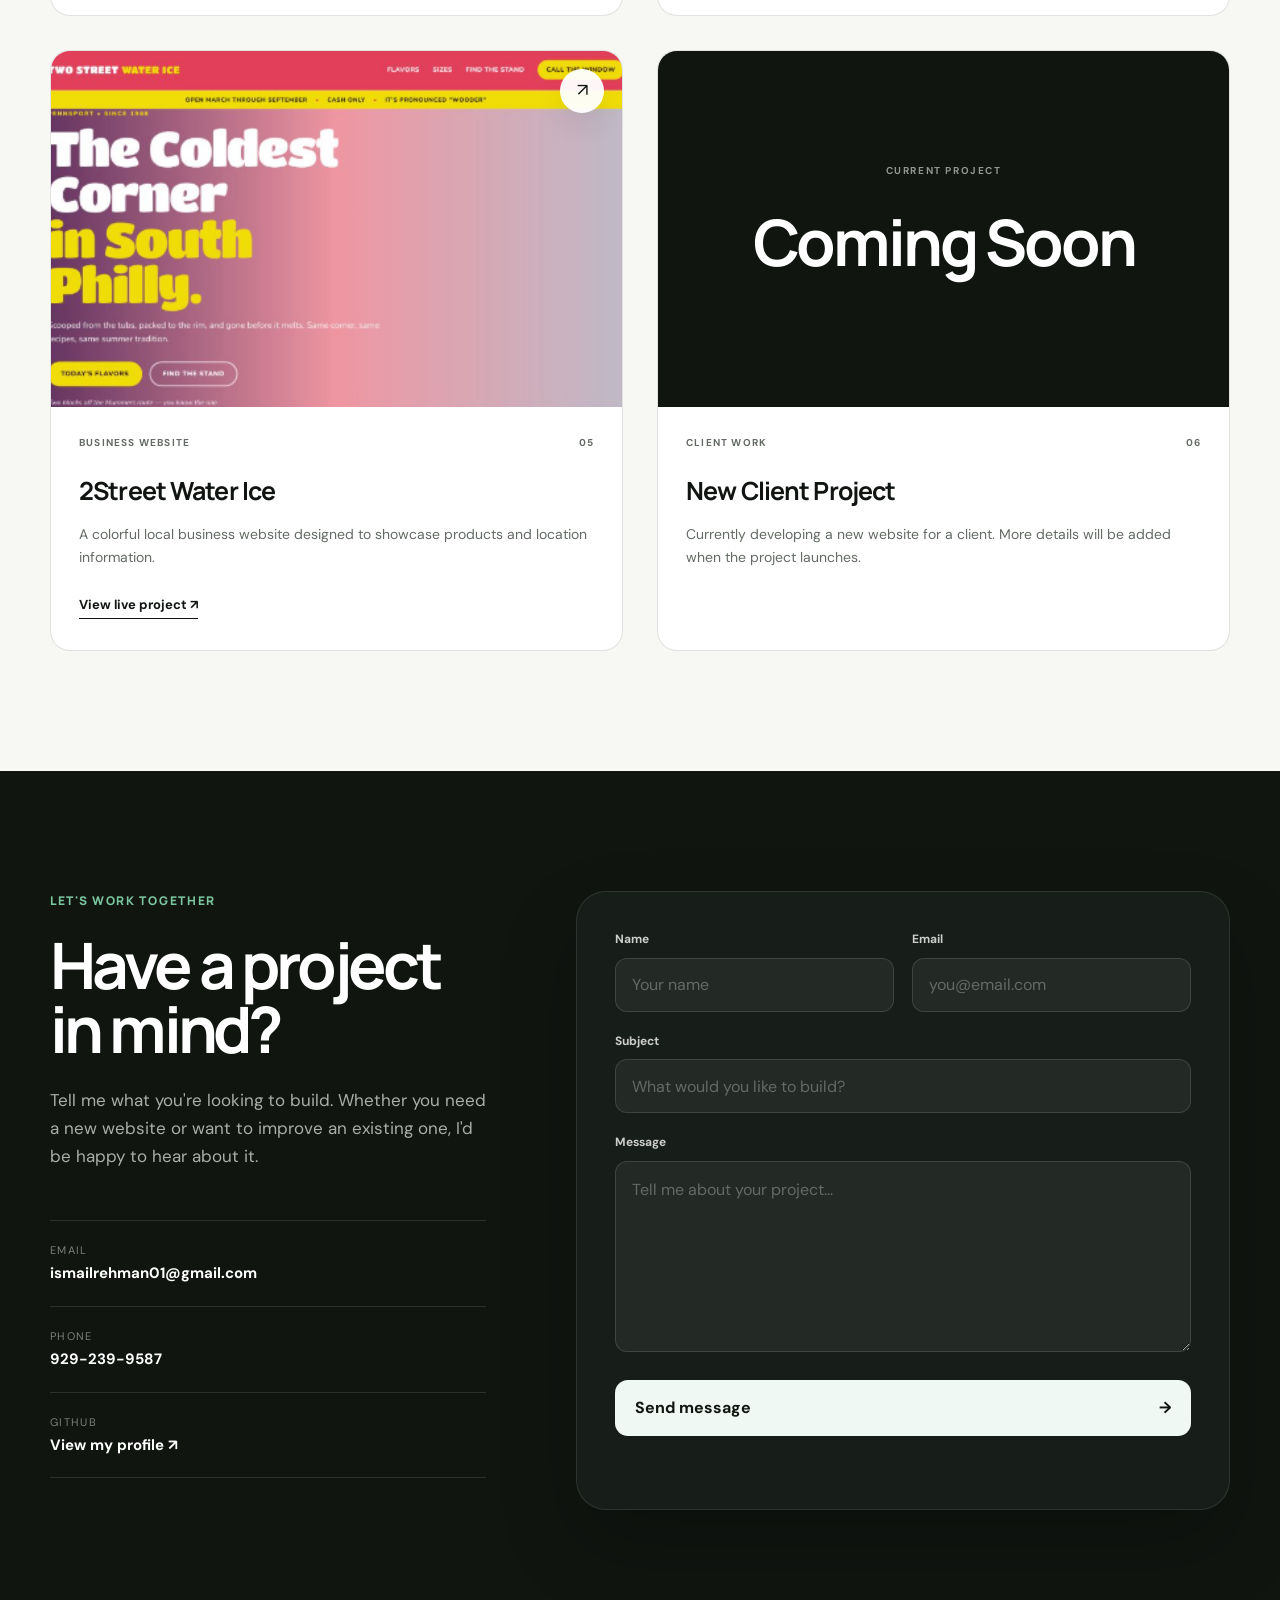
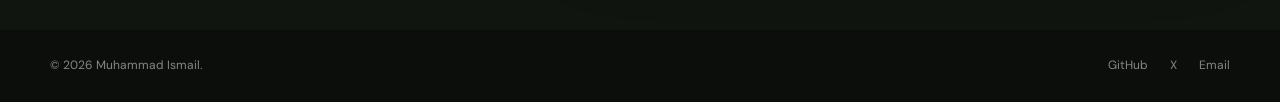
==== commit 26f0de75: "Refreshed my portfolio" ====
--- a/Portfolio/index.html
+++ b/Portfolio/index.html
@@ -1,570 +1,1123 @@
-<!DOCTYPE HTML>
-<!--
-	Strata by HTML5 UP
-	html5up.net | @ajlkn
-	Free for personal and commercial use under the CCA 3.0 license (html5up.net/license)
--->
+<!DOCTYPE html>
 <html lang="en">
-	<head>
-		<meta charset="utf-8" />
-		<meta name="viewport" content="width=device-width, initial-scale=1" />
-
-		<title>Muhammad Ismail | Software Engineer Portfolio</title>
-		<meta name="description" content="Muhammad Ismail is a software engineer building clean, efficient web applications, JavaScript projects, responsive websites, and practical software solutions." />
-		<meta name="author" content="Muhammad Ismail" />
-		<meta name="robots" content="index, follow, max-image-preview:large" />
-		<meta name="googlebot" content="index, follow" />
-		<link rel="canonical" href="https://ismailrehman.netlify.app/" />
-
-		<!-- Social sharing metadata -->
-		<meta property="og:type" content="website" />
-		<meta property="og:site_name" content="Muhammad Ismail Portfolio" />
-		<meta property="og:title" content="Muhammad Ismail | Software Engineer Portfolio" />
-		<meta property="og:description" content="Explore Muhammad Ismail's software engineering portfolio, including web applications, JavaScript projects, and responsive website work." />
-		<meta property="og:url" content="https://ismailrehman.netlify.app/" />
-		<meta property="og:image" content="https://ismailrehman.netlify.app/images/professional.jpg" />
-		<meta property="og:image:alt" content="Muhammad Ismail, Software Engineer" />
-		<meta name="twitter:card" content="summary" />
-		<meta name="twitter:title" content="Muhammad Ismail | Software Engineer Portfolio" />
-		<meta name="twitter:description" content="Explore Muhammad Ismail's software engineering portfolio, including web applications, JavaScript projects, and responsive website work." />
-		<meta name="twitter:image" content="https://ismailrehman.netlify.app/images/professional.jpg" />
-
-		<link rel="preload" as="image" href="images/professional.jpg" />
-		<link rel="stylesheet" href="assets/css/main.css" />
-
-		<script type="application/ld+json">
-		{
-		  "@context": "https://schema.org",
-		  "@type": "Person",
-		  "name": "Muhammad Ismail",
-		  "jobTitle": "Software Engineer",
-		  "description": "Software engineer building clean, efficient web applications and practical software solutions.",
-		  "url": "https://ismailrehman.netlify.app/",
-		  "sameAs": [
-		    "https://github.com/ismailrehman154-gif",
-		    "https://x.com/ismailrehm32250"
-		  ]
-		}
-		</script>
-	</head>
-	<body class="is-preload">
-
-		<!-- Header -->
-			<header id="header">
-				<div class="inner">
-					<a href="#one" class="image avatar" aria-label="About Muhammad Ismail"><img src="images/professional.jpg" alt="Muhammad Ismail, Software Engineer" fetchpriority="high" /></a>
-					<h1><strong>Muhammad Ismail</strong><br />
-						Software Engineer<br />
-						Building a better world with software
-					</h1>
-				</div>
-				<ul class="actions">
-							<li><a href="#" class="button">Resume</a></li>
-						</ul>
-			</header>
-
-		<!-- Main -->
-			<main id="main">
-
-				<!-- One -->
-					<section id="one">
-						<header class="major">
-							<h2><i>Efficiency</i> is the name,<br />
-							<i>Execution</i> is the game</h2>
-						</header>
-						<p>I'm a Software Engineer who turns complex problems into clean, functional web solutions. I take your vision, execute precisely on requirements, and deliver results that work efficiently, reliably, and with your satisfaction as the final benchmark. No fluff, just code that solves.</p>
-						
-					</section>
-
-				<!-- Two -->
-					<section id="two">
-						<h2>Recent Work</h2>
-						<div class="row">
-							<article class="col-6 col-12-xsmall work-item">
-								<a href="https://resilient-coders-work.vercel.app/" class="image fit "><img src="images/BostonBarbers.png" alt="TEMPLATE WEBSITES" loading="lazy" decoding="async" /></a>
-								<h3>Boston Barbers</h3>
-								<p>Book online and save your time.</p>
-							</article>
-							<article class="col-6 col-12-xsmall work-item">
-								<a href="#" class="image fit "><img src="images/coming soon.png" alt="TEMPLATE WEBSITES" loading="lazy" decoding="async" /></a>
-								<h3>Coming soon...</h3>
-								<p>(project i am currently working on for a client)</p>
-							</article>
-							<article class="col-6 col-12-xsmall work-item">
-								<a href="https://resilient-coders-work-5ymw.vercel.app/" class="image fit "><img src="images/Marconis.png" alt="TEMPLATE WEBSITES" loading="lazy" decoding="async" /></a>
-								<h3>Marconi's</h3>
-								<p>Philly based Cheesesteak galore.</p>
-							</article>
-							<article class="col-6 col-12-xsmall work-item">
-								<a href="https://resilient-coders-work-2xrs.vercel.app/" class="image fit "><img src="images/Delancey'sBagels.png" alt="TEMPLATE WEBSITES" loading="lazy" decoding="async" /></a>
-								<h3>Delancey's Bagels</h3>
-								<p>NY based bagel shop, perfect breakfast location.</p>
-							</article>
-							<article class="col-6 col-12-xsmall work-item">
-								<a href="https://resilient-coders-work-jxto.vercel.app/" class="image fit "><img src="images/LobsterShack.png" alt="TEMPLATE WEBSITES" loading="lazy" decoding="async" /></a>
-								<h3>Maine Lobster Shack</h3>
-								<p>Lobster on the go, fresh every day.</p>
-							</article>
-							<article class="col-6 col-12-xsmall work-item">
-								<a href="https://resilient-coders-work-9ynx.vercel.app/" class="image fit "><img src="images/2StreetIce.png" alt="TEMPLATE WEBSITES" loading="lazy" decoding="async" /></a>
-								<h3>2Street WaterIce</h3>
-								<p>Quick stop to the Icy shop, mandatory during a heatwave.</p>
-							</article>
-						</div>
-						<!-- <ul class="actions">
-							<li><a href="#" class="button">Resume</a></li>
-						</ul> -->
-					</section>
-
-				<!-- Three -->
-					<section id="three">
-						<h2>Contact</h2>
-						<p>Get in touch for a quote now & build your online presence </p>
-						<div class="row">
-							<div class="col-8 col-12-small">
-						<form
-						id="contact-form"
-						name="contact"
-						method="POST"
-						data-netlify="true"
-						netlify-honeypot="bot-field">
-						
-						<!-- Netlify needs this -->
-						<input type="hidden" name="form-name" value="contact">
-
-						<!-- Spam protection -->
-						<p style="display: none;">
-							<label>
-								Don't fill this out if you're human:
-								<input name="bot-field">
-							</label>
-						</p>
-
-						<div class="row gtr-uniform gtr-50">
-
-							<div class="col-6 col-12-xsmall">
-								<input
-									type="text"
-									name="name"
-									id="name"
-									placeholder="Name"
-									required
-								>
-							</div>
-
-							<div class="col-6 col-12-xsmall">
-								<input
-									type="email"
-									name="email"
-									id="email"
-									placeholder="Email"
-									required
-								>
-							</div>
-
-							<div class="col-12">
-								<input
-									type="text"
-									name="subject"
-									id="subject"
-									placeholder="Subject"
-									required
-								>
-							</div>
-
-							<div class="col-12">
-								<textarea
-									name="message"
-									id="message"
-									placeholder="Message"
-									rows="4"
-									required
-								></textarea>
-							</div>
-
-							<div class="col-12">
-								<ul class="actions">
-									<li>
-										<input
-											id="submit-button"
-											type="submit"
-											value="Send Message"
-										>
-									</li>
-								</ul>
-							</div>
-
-						</div>
-
-						<!-- Success / error message -->
-						<p id="form-status"></p>
-
-</form>
-						
-							</div>
-							<div class="col-4 col-12-small">
-								<ul class="labeled-icons">
-									<!-- <li>
-										<h3 class="icon solid fa-home"><span class="label">Address</span></h3>
-										1234 Somewhere Rd.<br />
-										Nashville, TN 00000<br />
-										United States
-									</li> -->
-									<li>
-										<h3 class="icon solid fa-mobile-alt"><span class="label">Phone</span></h3>
-										929-239-9587
-									</li>
-									<li>
-										<h3 class="icon solid fa-envelope"><span class="label">Email</span></h3>
-										<a href="mailto:ismailrehman01@gmail.com">ismailrehman01@gmail.com</a>
-									</li>
-								</ul>
-							</div>
-						</div>
-					</section>
-
-				<!-- Four -->
-				<!--
-					<section id="four">
-						<h2>Elements</h2>
-
-						<section>
-							<h4>Text</h4>
-							<p>This is <b>bold</b> and this is <strong>strong</strong>. This is <i>italic</i> and this is <em>emphasized</em>.
-							This is <sup>superscript</sup> text and this is <sub>subscript</sub> text.
-							This is <u>underlined</u> and this is code: <code>for (;;) { ... }</code>. Finally, <a href="#">this is a link</a>.</p>
-							<hr />
-							<header>
-								<h4>Heading with a Subtitle</h4>
-								<p>Lorem ipsum dolor sit amet nullam id egestas urna aliquam</p>
-							</header>
-							<p>Nunc lacinia ante nunc ac lobortis. Interdum adipiscing gravida odio porttitor sem non mi integer non faucibus ornare mi ut ante amet placerat aliquet. Volutpat eu sed ante lacinia sapien lorem accumsan varius montes viverra nibh in adipiscing blandit tempus accumsan.</p>
-							<header>
-								<h5>Heading with a Subtitle</h5>
-								<p>Lorem ipsum dolor sit amet nullam id egestas urna aliquam</p>
-							</header>
-							<p>Nunc lacinia ante nunc ac lobortis. Interdum adipiscing gravida odio porttitor sem non mi integer non faucibus ornare mi ut ante amet placerat aliquet. Volutpat eu sed ante lacinia sapien lorem accumsan varius montes viverra nibh in adipiscing blandit tempus accumsan.</p>
-							<hr />
-							<h2>Heading Level 2</h2>
-							<h3>Heading Level 3</h3>
-							<h4>Heading Level 4</h4>
-							<h5>Heading Level 5</h5>
-							<h6>Heading Level 6</h6>
-							<hr />
-							<h5>Blockquote</h5>
-							<blockquote>Fringilla nisl. Donec accumsan interdum nisi, quis tincidunt felis sagittis eget tempus euismod. Vestibulum ante ipsum primis in faucibus vestibulum. Blandit adipiscing eu felis iaculis volutpat ac adipiscing accumsan faucibus. Vestibulum ante ipsum primis in faucibus lorem ipsum dolor sit amet nullam adipiscing eu felis.</blockquote>
-							<h5>Preformatted</h5>
-							<pre><code>i = 0;
-
-while (!deck.isInOrder()) {
-print 'Iteration ' + i;
-deck.shuffle();
-i++;
-}
-
-print 'It took ' + i + ' iterations to sort the deck.';</code></pre>
-						</section>
-
-						<section>
-							<h4>Lists</h4>
-							<div class="row">
-								<div class="col-6 col-12-xsmall">
-									<h5>Unordered</h5>
-									<ul>
-										<li>Dolor pulvinar etiam magna etiam.</li>
-										<li>Sagittis adipiscing lorem eleifend.</li>
-										<li>Felis enim feugiat dolore viverra.</li>
-									</ul>
-									<h5>Alternate</h5>
-									<ul class="alt">
-										<li>Dolor pulvinar etiam magna etiam.</li>
-										<li>Sagittis adipiscing lorem eleifend.</li>
-										<li>Felis enim feugiat dolore viverra.</li>
-									</ul>
-								</div>
-								<div class="col-6 col-12-xsmall">
-									<h5>Ordered</h5>
-									<ol>
-										<li>Dolor pulvinar etiam magna etiam.</li>
-										<li>Etiam vel felis at lorem sed viverra.</li>
-										<li>Felis enim feugiat dolore viverra.</li>
-										<li>Dolor pulvinar etiam magna etiam.</li>
-										<li>Etiam vel felis at lorem sed viverra.</li>
-										<li>Felis enim feugiat dolore viverra.</li>
-									</ol>
-									<h5>Icons</h5>
-									<ul class="icons">
-										<li><a href="#" class="icon brands fa-twitter"><span class="label">Twitter</span></a></li>
-										<li><a href="#" class="icon brands fa-facebook-f"><span class="label">Facebook</span></a></li>
-										<li><a href="#" class="icon brands fa-instagram"><span class="label">Instagram</span></a></li>
-										<li><a href="#" class="icon brands fa-github"><span class="label">Github</span></a></li>
-										<li><a href="#" class="icon brands fa-dribbble"><span class="label">Dribbble</span></a></li>
-										<li><a href="#" class="icon brands fa-tumblr"><span class="label">Tumblr</span></a></li>
-									</ul>
-								</div>
-							</div>
-							<h5>Actions</h5>
-							<ul class="actions">
-								<li><a href="#" class="button primary">Default</a></li>
-								<li><a href="#" class="button">Default</a></li>
-							</ul>
-							<ul class="actions small">
-								<li><a href="#" class="button primary small">Small</a></li>
-								<li><a href="#" class="button small">Small</a></li>
-							</ul>
-							<div class="row">
-								<div class="col-6 col-12-small">
-									<ul class="actions stacked">
-										<li><a href="#" class="button primary">Default</a></li>
-										<li><a href="#" class="button">Default</a></li>
-									</ul>
-								</div>
-								<div class="col-6 col-12-small">
-									<ul class="actions stacked">
-										<li><a href="#" class="button primary small">Small</a></li>
-										<li><a href="#" class="button small">Small</a></li>
-									</ul>
-								</div>
-								<div class="col-6 col-12-small">
-									<ul class="actions stacked">
-										<li><a href="#" class="button primary fit">Default</a></li>
-										<li><a href="#" class="button fit">Default</a></li>
-									</ul>
-								</div>
-								<div class="col-6 col-12-small">
-									<ul class="actions stacked">
-										<li><a href="#" class="button primary small fit">Small</a></li>
-										<li><a href="#" class="button small fit">Small</a></li>
-									</ul>
-								</div>
-							</div>
-						</section>
-
-						<section>
-							<h4>Table</h4>
-							<h5>Default</h5>
-							<div class="table-wrapper">
-								<table>
-									<thead>
-										<tr>
-											<th>Name</th>
-											<th>Description</th>
-											<th>Price</th>
-										</tr>
-									</thead>
-									<tbody>
-										<tr>
-											<td>Item One</td>
-											<td>Ante turpis integer aliquet porttitor.</td>
-											<td>29.99</td>
-										</tr>
-										<tr>
-											<td>Item Two</td>
-											<td>Vis ac commodo adipiscing arcu aliquet.</td>
-											<td>19.99</td>
-										</tr>
-										<tr>
-											<td>Item Three</td>
-											<td> Morbi faucibus arcu accumsan lorem.</td>
-											<td>29.99</td>
-										</tr>
-										<tr>
-											<td>Item Four</td>
-											<td>Vitae integer tempus condimentum.</td>
-											<td>19.99</td>
-										</tr>
-										<tr>
-											<td>Item Five</td>
-											<td>Ante turpis integer aliquet porttitor.</td>
-											<td>29.99</td>
-										</tr>
-									</tbody>
-									<tfoot>
-										<tr>
-											<td colspan="2"></td>
-											<td>100.00</td>
-										</tr>
-									</tfoot>
-								</table>
-							</div>
-
-							<h5>Alternate</h5>
-							<div class="table-wrapper">
-								<table class="alt">
-									<thead>
-										<tr>
-											<th>Name</th>
-											<th>Description</th>
-											<th>Price</th>
-										</tr>
-									</thead>
-									<tbody>
-										<tr>
-											<td>Item One</td>
-											<td>Ante turpis integer aliquet porttitor.</td>
-											<td>29.99</td>
-										</tr>
-										<tr>
-											<td>Item Two</td>
-											<td>Vis ac commodo adipiscing arcu aliquet.</td>
-											<td>19.99</td>
-										</tr>
-										<tr>
-											<td>Item Three</td>
-											<td> Morbi faucibus arcu accumsan lorem.</td>
-											<td>29.99</td>
-										</tr>
-										<tr>
-											<td>Item Four</td>
-											<td>Vitae integer tempus condimentum.</td>
-											<td>19.99</td>
-										</tr>
-										<tr>
-											<td>Item Five</td>
-											<td>Ante turpis integer aliquet porttitor.</td>
-											<td>29.99</td>
-										</tr>
-									</tbody>
-									<tfoot>
-										<tr>
-											<td colspan="2"></td>
-											<td>100.00</td>
-										</tr>
-									</tfoot>
-								</table>
-							</div>
-						</section>
-
-						<section>
-							<h4>Buttons</h4>
-							<ul class="actions">
-								<li><a href="#" class="button primary">Primary</a></li>
-								<li><a href="#" class="button">Default</a></li>
-							</ul>
-							<ul class="actions">
-								<li><a href="#" class="button large">Large</a></li>
-								<li><a href="#" class="button">Default</a></li>
-								<li><a href="#" class="button small">Small</a></li>
-							</ul>
-							<ul class="actions fit">
-								<li><a href="#" class="button primary fit">Fit</a></li>
-								<li><a href="#" class="button fit">Fit</a></li>
-							</ul>
-							<ul class="actions fit small">
-								<li><a href="#" class="button primary fit small">Fit + Small</a></li>
-								<li><a href="#" class="button fit small">Fit + Small</a></li>
-							</ul>
-							<ul class="actions">
-								<li><a href="#" class="button primary icon solid fa-download">Icon</a></li>
-								<li><a href="#" class="button icon solid fa-download">Icon</a></li>
-							</ul>
-							<ul class="actions">
-								<li><span class="button primary disabled">Primary</span></li>
-								<li><span class="button disabled">Default</span></li>
-							</ul>
-						</section>
-
-						<section>
-							<h4>Form</h4>
-							<form method="post" action="#">
-								<div class="row gtr-uniform gtr-50">
-									<div class="col-6 col-12-xsmall">
-										<input type="text" name="demo-name" id="demo-name" value="" placeholder="Name" />
-									</div>
-									<div class="col-6 col-12-xsmall">
-										<input type="email" name="demo-email" id="demo-email" value="" placeholder="Email" />
-									</div>
-									<div class="col-12">
-										<select name="demo-category" id="demo-category">
-											<option value="">- Category -</option>
-											<option value="1">Manufacturing</option>
-											<option value="1">Shipping</option>
-											<option value="1">Administration</option>
-											<option value="1">Human Resources</option>
-										</select>
-									</div>
-									<div class="col-4 col-12-small">
-										<input type="radio" id="demo-priority-low" name="demo-priority" checked>
-										<label for="demo-priority-low">Low Priority</label>
-									</div>
-									<div class="col-4 col-12-small">
-										<input type="radio" id="demo-priority-normal" name="demo-priority">
-										<label for="demo-priority-normal">Normal Priority</label>
-									</div>
-									<div class="col-4 col-12-small">
-										<input type="radio" id="demo-priority-high" name="demo-priority">
-										<label for="demo-priority-high">High Priority</label>
-									</div>
-									<div class="col-6 col-12-small">
-										<input type="checkbox" id="demo-copy" name="demo-copy">
-										<label for="demo-copy">Email me a copy of this message</label>
-									</div>
-									<div class="col-6 col-12-small">
-										<input type="checkbox" id="demo-human" name="demo-human" checked>
-										<label for="demo-human">I am a human and not a robot</label>
-									</div>
-									<div class="col-12">
-										<textarea name="demo-message" id="demo-message" placeholder="Enter your message" rows="6"></textarea>
-									</div>
-									<div class="col-12">
-										<ul class="actions">
-											<li><input type="submit" value="Send Message" class="primary" /></li>
-											<li><input type="reset" value="Reset" /></li>
-										</ul>
-									</div>
-								</div>
-							</form>
-						</section>
-
-						<section>
-							<h4>Image</h4>
-							<h5>Fit</h5>
-							<div class="box alt">
-								<div class="row gtr-50 gtr-uniform">
-									<div class="col-12"><span class="image fit"><img src="images/fulls/05.jpg" alt="" /></span></div>
-									<div class="col-4"><span class="image fit"><img src="images/thumbs/01.jpg" alt="" /></span></div>
-									<div class="col-4"><span class="image fit"><img src="images/thumbs/02.jpg" alt="" /></span></div>
-									<div class="col-4"><span class="image fit"><img src="images/thumbs/03.jpg" alt="" /></span></div>
-									<div class="col-4"><span class="image fit"><img src="images/thumbs/04.jpg" alt="" /></span></div>
-									<div class="col-4"><span class="image fit"><img src="images/thumbs/05.jpg" alt="" /></span></div>
-									<div class="col-4"><span class="image fit"><img src="images/thumbs/06.jpg" alt="" /></span></div>
-									<div class="col-4"><span class="image fit"><img src="images/thumbs/03.jpg" alt="" /></span></div>
-									<div class="col-4"><span class="image fit"><img src="images/thumbs/02.jpg" alt="" /></span></div>
-									<div class="col-4"><span class="image fit"><img src="images/thumbs/01.jpg" alt="" /></span></div>
-								</div>
-							</div>
-							<h5>Left &amp; Right</h5>
-							<p><span class="image left"><img src="images/avatar.jpg" alt="" /></span>Fringilla nisl. Donec accumsan interdum nisi, quis tincidunt felis sagittis eget. tempus euismod. Vestibulum ante ipsum primis in faucibus vestibulum. Blandit adipiscing eu felis iaculis volutpat ac adipiscing accumsan eu faucibus. Integer ac pellentesque praesent tincidunt felis sagittis eget. tempus euismod. Vestibulum ante ipsum primis in faucibus vestibulum. Blandit adipiscing eu felis iaculis volutpat ac adipiscing accumsan eu faucibus. Integer ac pellentesque praesent. Donec accumsan interdum nisi, quis tincidunt felis sagittis eget. tempus euismod. Vestibulum ante ipsum primis in faucibus vestibulum. Blandit adipiscing eu felis iaculis volutpat ac adipiscing accumsan eu faucibus. Integer ac pellentesque praesent tincidunt felis sagittis eget. tempus euismod. Vestibulum ante ipsum primis in faucibus vestibulum. Blandit adipiscing eu felis iaculis volutpat ac adipiscing accumsan eu faucibus. Integer ac pellentesque praesent.</p>
-							<p><span class="image right"><img src="images/avatar.jpg" alt="" /></span>Fringilla nisl. Donec accumsan interdum nisi, quis tincidunt felis sagittis eget. tempus euismod. Vestibulum ante ipsum primis in faucibus vestibulum. Blandit adipiscing eu felis iaculis volutpat ac adipiscing accumsan eu faucibus. Integer ac pellentesque praesent tincidunt felis sagittis eget. tempus euismod. Vestibulum ante ipsum primis in faucibus vestibulum. Blandit adipiscing eu felis iaculis volutpat ac adipiscing accumsan eu faucibus. Integer ac pellentesque praesent. Donec accumsan interdum nisi, quis tincidunt felis sagittis eget. tempus euismod. Vestibulum ante ipsum primis in faucibus vestibulum. Blandit adipiscing eu felis iaculis volutpat ac adipiscing accumsan eu faucibus. Integer ac pellentesque praesent tincidunt felis sagittis eget. tempus euismod. Vestibulum ante ipsum primis in faucibus vestibulum. Blandit adipiscing eu felis iaculis volutpat ac adipiscing accumsan eu faucibus. Integer ac pellentesque praesent.</p>
-						</section>
-
-					</section>
-				-->
-
-			</main>
-
-		<!-- Footer -->
-			<footer id="footer">
-				<div class="inner">
-					<ul class="icons">
-						<li><a href="https://x.com/ismailrehm32250" class="icon brands fa-twitter" aria-label="Muhammad Ismail on X" rel="me noopener noreferrer"><span class="label">Twitter</span></a></li>
-						<li><a href="https://github.com/ismailrehman154-gif" class="icon brands fa-github" aria-label="Muhammad Ismail on GitHub" rel="me noopener noreferrer"><span class="label">Github</span></a></li>
-						<!-- <li><a href="#" class="icon brands fa-dribbble"><span class="label">Blue</span></a></li> -->
-						<li><a href="mailto:ismailrehman154@gmail.com" class="icon solid fa-envelope" aria-label="Email Muhammad Ismail"><span class="label">Email</span></a></li>
-					</ul>
-					<ul class="copyright">
-						<!-- <li>&copy; Untitled</li><li>Design: <a href="http://html5up.net">HTML5 UP</a></li> -->
-					</ul>
-				</div>
-			</footer>
-
-		<!-- Scripts -->
-			<script src="assets/js/jquery.min.js" defer></script>
-			<script src="assets/js/jquery.poptrox.min.js" defer></script>
-			<script src="assets/js/browser.min.js" defer></script>
-			<script src="assets/js/breakpoints.min.js" defer></script>
-			<script src="assets/js/util.js" defer></script>
-			<script src="assets/js/main.js" defer></script>
-
-	</body>
+<head>
+    <meta charset="UTF-8">
+
+    <meta
+        name="viewport"
+        content="width=device-width, initial-scale=1.0"
+    >
+
+    <title>Muhammad Ismail | Software Engineer</title>
+
+    <meta
+        name="description"
+        content="Muhammad Ismail is a software engineer and web developer building clean, responsive, and functional websites."
+    >
+
+    <meta name="author" content="Muhammad Ismail">
+
+    <meta name="robots" content="index, follow">
+
+    <link
+        rel="canonical"
+        href="https://ismailrehman.netlify.app/"
+    >
+
+    <!-- Open Graph -->
+    <meta
+        property="og:title"
+        content="Muhammad Ismail | Software Engineer"
+    >
+
+    <meta
+        property="og:description"
+        content="Software engineer building clean, responsive, and functional web experiences."
+    >
+
+    <meta
+        property="og:type"
+        content="website"
+    >
+
+    <meta
+        property="og:url"
+        content="https://ismailrehman.netlify.app/"
+    >
+
+    <meta
+        property="og:image"
+        content="https://ismailrehman.netlify.app/images/professional.jpg"
+    >
+
+    <!-- Fonts -->
+    <link
+        rel="preconnect"
+        href="https://fonts.googleapis.com"
+    >
+
+    <link
+        rel="preconnect"
+        href="https://fonts.gstatic.com"
+        crossorigin
+    >
+
+    <link
+        href="https://fonts.googleapis.com/css2?family=DM+Sans:wght@400;500;600;700&family=Manrope:wght@500;600;700;800&display=swap"
+        rel="stylesheet"
+    >
+
+    <link
+        rel="stylesheet"
+        href="assets/css/main.css"
+    >
+</head>
+
+<body>
+
+    <!-- Skip Link -->
+    <a
+        class="skip-link"
+        href="#main"
+    >
+        Skip to content
+    </a>
+
+
+    <!-- =========================
+         NAVIGATION
+    ========================== -->
+
+    <header
+        class="site-header"
+        id="site-header"
+    >
+
+        <div class="container nav-container">
+
+            <a
+                href="#home"
+                class="logo"
+                aria-label="Muhammad Ismail home"
+            >
+                <span class="logo-box">MI</span>
+                <span>Muhammad Ismail</span>
+            </a>
+
+
+            <button
+                class="menu-button"
+                id="menu-button"
+                type="button"
+                aria-label="Open navigation"
+                aria-expanded="false"
+                aria-controls="navigation"
+            >
+                <span></span>
+                <span></span>
+            </button>
+
+
+            <nav
+                class="navigation"
+                id="navigation"
+            >
+
+                <a href="#about">
+                    About
+                </a>
+
+                <a href="#work">
+                    Work
+                </a>
+
+                <a href="#contact">
+                    Contact
+                </a>
+
+                <a
+                    href="https://github.com/ismailrehman154-gif"
+                    class="github-button"
+                    target="_blank"
+                    rel="noopener noreferrer"
+                >
+                    GitHub ↗
+                </a>
+
+            </nav>
+
+        </div>
+
+    </header>
+
+
+
+    <main id="main">
+
+
+        <!-- =========================
+             HERO
+        ========================== -->
+
+        <section
+            class="hero"
+            id="home"
+        >
+
+            <div class="hero-decoration hero-decoration-one"></div>
+            <div class="hero-decoration hero-decoration-two"></div>
+
+
+            <div class="container hero-grid">
+
+
+                <div class="hero-content reveal">
+
+                    <p class="eyebrow">
+                        <span class="status-dot"></span>
+                        SOFTWARE ENGINEER
+                    </p>
+
+
+                    <h1>
+                        I build websites that are
+                        <span>
+                            clean, fast, and purposeful.
+                        </span>
+                    </h1>
+
+
+                    <p class="hero-description">
+                        I turn ideas into polished digital experiences
+                        through responsive design, thoughtful development,
+                        and clean, maintainable code.
+                    </p>
+
+
+                    <div class="hero-buttons">
+
+                        <a
+                            href="#work"
+                            class="button primary-button"
+                        >
+                            View my work
+                            <span>↓</span>
+                        </a>
+
+                        <a
+                            href="#contact"
+                            class="button secondary-button"
+                        >
+                            Start a project
+                        </a>
+
+                    </div>
+
+
+                    <div class="hero-features">
+
+                        <div>
+                            <strong>Responsive</strong>
+                            <span>Built for every screen</span>
+                        </div>
+
+                        <div>
+                            <strong>Functional</strong>
+                            <span>Designed to work</span>
+                        </div>
+
+                        <div>
+                            <strong>Clean</strong>
+                            <span>Simple, maintainable code</span>
+                        </div>
+
+                    </div>
+
+                </div>
+
+
+
+                <div
+                    class="hero-image-wrapper reveal"
+                    data-delay="150"
+                >
+
+                    <div class="portrait-container">
+
+                        <div class="portrait-background"></div>
+
+                        <img
+                            src="images/professional.jpg"
+                            alt="Muhammad Ismail, Software Engineer"
+                            class="portrait"
+                        >
+
+
+                        <div class="floating-card code-card">
+
+                            <span class="code-icon">
+                                &lt;/&gt;
+                            </span>
+
+                            <div>
+                                <strong>Web Development</strong>
+                                <small>
+                                    Clean & responsive
+                                </small>
+                            </div>
+
+                        </div>
+
+
+                        <div class="floating-card available-card">
+
+                            <span class="availability-indicator"></span>
+
+                            <div>
+                                <strong>Available</strong>
+                                <small>
+                                    For select projects
+                                </small>
+                            </div>
+
+                        </div>
+
+                    </div>
+
+                </div>
+
+
+            </div>
+
+        </section>
+
+
+
+        <!-- =========================
+             ABOUT
+        ========================== -->
+
+        <section
+            class="section about-section"
+            id="about"
+        >
+
+            <div class="container about-grid">
+
+
+                <div class="section-heading reveal">
+
+                    <p class="eyebrow">
+                        ABOUT ME
+                    </p>
+
+                    <h2>
+                        Efficiency in the process.
+                        <br>
+                        Execution in the details.
+                    </h2>
+
+                </div>
+
+
+
+                <div
+                    class="about-content reveal"
+                    data-delay="100"
+                >
+
+                    <p class="about-intro">
+                        I'm a software engineer who enjoys turning
+                        complex problems into simple, functional web
+                        experiences.
+                    </p>
+
+
+                    <p>
+                        My approach to development is straightforward:
+                        understand the goal, remove unnecessary complexity,
+                        build carefully, and create something that looks
+                        polished while working reliably.
+                    </p>
+
+
+                    <div class="principles">
+
+
+                        <article class="principle">
+
+                            <span class="principle-number">
+                                01
+                            </span>
+
+                            <div>
+
+                                <h3>
+                                    Clear experiences
+                                </h3>
+
+                                <p>
+                                    Interfaces should be easy to understand
+                                    and intuitive to use.
+                                </p>
+
+                            </div>
+
+                        </article>
+
+
+                        <article class="principle">
+
+                            <span class="principle-number">
+                                02
+                            </span>
+
+                            <div>
+
+                                <h3>
+                                    Purposeful design
+                                </h3>
+
+                                <p>
+                                    Every visual decision should support
+                                    the content and user experience.
+                                </p>
+
+                            </div>
+
+                        </article>
+
+
+                        <article class="principle">
+
+                            <span class="principle-number">
+                                03
+                            </span>
+
+                            <div>
+
+                                <h3>
+                                    Reliable development
+                                </h3>
+
+                                <p>
+                                    Websites should load quickly, work
+                                    properly, and perform across devices.
+                                </p>
+
+                            </div>
+
+                        </article>
+
+
+                    </div>
+
+                </div>
+
+
+            </div>
+
+        </section>
+
+
+
+        <!-- =========================
+             PROJECTS
+        ========================== -->
+
+        <section
+            class="section projects-section"
+            id="work"
+        >
+
+            <div class="container">
+
+
+                <div class="projects-heading reveal">
+
+                    <div>
+
+                        <p class="eyebrow">
+                            SELECTED WORK
+                        </p>
+
+                        <h2>
+                            A few things I've built.
+                        </h2>
+
+                    </div>
+
+
+                    <p>
+                        Websites built around responsive layouts,
+                        strong presentation, clear navigation, and
+                        practical customer experiences.
+                    </p>
+
+                </div>
+
+
+
+                <div class="project-grid">
+
+
+                    <!-- Boston Barbers -->
+
+                    <article class="project-card reveal">
+
+                        <a
+                            href="https://resilient-coders-work.vercel.app/"
+                            target="_blank"
+                            rel="noopener noreferrer"
+                            class="project-image"
+                        >
+
+                            <img
+                                src="images/BostonBarbers.png"
+                                alt="Boston Barbers website"
+                            >
+
+                            <span class="project-arrow">
+                                ↗
+                            </span>
+
+                        </a>
+
+
+                        <div class="project-info">
+
+                            <div class="project-category">
+
+                                <span>
+                                    BUSINESS WEBSITE
+                                </span>
+
+                                <span>
+                                    01
+                                </span>
+
+                            </div>
+
+
+                            <h3>
+                                Boston Barbers
+                            </h3>
+
+
+                            <p>
+                                A clean barbershop website designed
+                                around services, branding, and easy
+                                customer booking.
+                            </p>
+
+
+                            <a
+                                href="https://resilient-coders-work.vercel.app/"
+                                target="_blank"
+                                rel="noopener noreferrer"
+                                class="project-link"
+                            >
+                                View live project ↗
+                            </a>
+
+                        </div>
+
+                    </article>
+
+
+
+                    <!-- Marconi's -->
+
+                    <article
+                        class="project-card reveal"
+                        data-delay="70"
+                    >
+
+                        <a
+                            href="https://resilient-coders-work-5ymw.vercel.app/"
+                            target="_blank"
+                            rel="noopener noreferrer"
+                            class="project-image"
+                        >
+
+                            <img
+                                src="images/Marconis.png"
+                                alt="Marconi's restaurant website"
+                            >
+
+                            <span class="project-arrow">
+                                ↗
+                            </span>
+
+                        </a>
+
+
+                        <div class="project-info">
+
+                            <div class="project-category">
+
+                                <span>
+                                    RESTAURANT WEBSITE
+                                </span>
+
+                                <span>
+                                    02
+                                </span>
+
+                            </div>
+
+
+                            <h3>
+                                Marconi's
+                            </h3>
+
+
+                            <p>
+                                A restaurant website built around bold
+                                food imagery and straightforward
+                                navigation.
+                            </p>
+
+
+                            <a
+                                href="https://resilient-coders-work-5ymw.vercel.app/"
+                                target="_blank"
+                                rel="noopener noreferrer"
+                                class="project-link"
+                            >
+                                View live project ↗
+                            </a>
+
+                        </div>
+
+                    </article>
+
+
+
+                    <!-- Delancey's -->
+
+                    <article
+                        class="project-card reveal"
+                        data-delay="100"
+                    >
+
+                        <a
+                            href="https://resilient-coders-work-2xrs.vercel.app/"
+                            target="_blank"
+                            rel="noopener noreferrer"
+                            class="project-image"
+                        >
+
+                            <img
+                                src="images/Delancey'sBagels.png"
+                                alt="Delancey's Bagels website"
+                            >
+
+                            <span class="project-arrow">
+                                ↗
+                            </span>
+
+                        </a>
+
+
+                        <div class="project-info">
+
+                            <div class="project-category">
+
+                                <span>
+                                    RESTAURANT WEBSITE
+                                </span>
+
+                                <span>
+                                    03
+                                </span>
+
+                            </div>
+
+
+                            <h3>
+                                Delancey's Bagels
+                            </h3>
+
+
+                            <p>
+                                A New York inspired bagel shop website
+                                with a welcoming, straightforward
+                                experience.
+                            </p>
+
+
+                            <a
+                                href="https://resilient-coders-work-2xrs.vercel.app/"
+                                target="_blank"
+                                rel="noopener noreferrer"
+                                class="project-link"
+                            >
+                                View live project ↗
+                            </a>
+
+                        </div>
+
+                    </article>
+
+
+
+                    <!-- Lobster Shack -->
+
+                    <article
+                        class="project-card reveal"
+                        data-delay="130"
+                    >
+
+                        <a
+                            href="https://resilient-coders-work-jxto.vercel.app/"
+                            target="_blank"
+                            rel="noopener noreferrer"
+                            class="project-image"
+                        >
+
+                            <img
+                                src="images/LobsterShack.png"
+                                alt="Maine Lobster Shack website"
+                            >
+
+                            <span class="project-arrow">
+                                ↗
+                            </span>
+
+                        </a>
+
+
+                        <div class="project-info">
+
+                            <div class="project-category">
+
+                                <span>
+                                    RESTAURANT WEBSITE
+                                </span>
+
+                                <span>
+                                    04
+                                </span>
+
+                            </div>
+
+
+                            <h3>
+                                Maine Lobster Shack
+                            </h3>
+
+
+                            <p>
+                                A seafood restaurant concept focused on
+                                strong imagery and an easy customer
+                                experience.
+                            </p>
+
+
+                            <a
+                                href="https://resilient-coders-work-jxto.vercel.app/"
+                                target="_blank"
+                                rel="noopener noreferrer"
+                                class="project-link"
+                            >
+                                View live project ↗
+                            </a>
+
+                        </div>
+
+                    </article>
+
+
+
+                    <!-- Water Ice -->
+
+                    <article
+                        class="project-card reveal"
+                        data-delay="160"
+                    >
+
+                        <a
+                            href="https://resilient-coders-work-9ynx.vercel.app/"
+                            target="_blank"
+                            rel="noopener noreferrer"
+                            class="project-image"
+                        >
+
+                            <img
+                                src="images/2StreetIce.png"
+                                alt="2Street Water Ice website"
+                            >
+
+                            <span class="project-arrow">
+                                ↗
+                            </span>
+
+                        </a>
+
+
+                        <div class="project-info">
+
+                            <div class="project-category">
+
+                                <span>
+                                    BUSINESS WEBSITE
+                                </span>
+
+                                <span>
+                                    05
+                                </span>
+
+                            </div>
+
+
+                            <h3>
+                                2Street Water Ice
+                            </h3>
+
+
+                            <p>
+                                A colorful local business website
+                                designed to showcase products and
+                                location information.
+                            </p>
+
+
+                            <a
+                                href="https://resilient-coders-work-9ynx.vercel.app/"
+                                target="_blank"
+                                rel="noopener noreferrer"
+                                class="project-link"
+                            >
+                                View live project ↗
+                            </a>
+
+                        </div>
+
+                    </article>
+
+
+
+                    <!-- Upcoming -->
+
+                    <article
+                        class="project-card coming-soon reveal"
+                        data-delay="190"
+                    >
+
+                        <div class="project-placeholder">
+
+                            <span>
+                                CURRENT PROJECT
+                            </span>
+
+                            <strong>
+                                Coming Soon
+                            </strong>
+
+                        </div>
+
+
+                        <div class="project-info">
+
+                            <div class="project-category">
+
+                                <span>
+                                    CLIENT WORK
+                                </span>
+
+                                <span>
+                                    06
+                                </span>
+
+                            </div>
+
+
+                            <h3>
+                                New Client Project
+                            </h3>
+
+
+                            <p>
+                                Currently developing a new website for
+                                a client. More details will be added
+                                when the project launches.
+                            </p>
+
+                        </div>
+
+                    </article>
+
+
+                </div>
+
+            </div>
+
+        </section>
+
+
+
+        <!-- =========================
+             CONTACT
+        ========================== -->
+
+        <section
+            class="contact-section"
+            id="contact"
+        >
+
+            <div class="container contact-grid">
+
+
+                <div class="contact-intro reveal">
+
+                    <p class="eyebrow light-eyebrow">
+                        LET'S WORK TOGETHER
+                    </p>
+
+
+                    <h2>
+                        Have a project in mind?
+                    </h2>
+
+
+                    <p>
+                        Tell me what you're looking to build.
+                        Whether you need a new website or want to
+                        improve an existing one, I'd be happy to
+                        hear about it.
+                    </p>
+
+
+                    <div class="contact-details">
+
+                        <a href="mailto:ismailrehman01@gmail.com">
+                            <span>Email</span>
+                            <strong>
+                                ismailrehman01@gmail.com
+                            </strong>
+                        </a>
+
+
+                        <a href="tel:+19292399587">
+                            <span>Phone</span>
+                            <strong>
+                                929-239-9587
+                            </strong>
+                        </a>
+
+
+                        <a
+                            href="https://github.com/ismailrehman154-gif"
+                            target="_blank"
+                            rel="noopener noreferrer"
+                        >
+                            <span>GitHub</span>
+                            <strong>
+                                View my profile ↗
+                            </strong>
+                        </a>
+
+                    </div>
+
+                </div>
+
+
+
+                <div
+                    class="contact-form-card reveal"
+                    data-delay="120"
+                >
+
+                    <form
+                        id="contact-form"
+                        name="contact"
+                        method="POST"
+                        data-netlify="true"
+                        netlify-honeypot="bot-field"
+                    >
+
+                        <input
+                            type="hidden"
+                            name="form-name"
+                            value="contact"
+                        >
+
+
+                        <p class="hidden-field">
+
+                            <label>
+                                Don't fill this out:
+
+                                <input name="bot-field">
+
+                            </label>
+
+                        </p>
+
+
+
+                        <div class="form-row">
+
+                            <div class="field">
+
+                                <label for="name">
+                                    Name
+                                </label>
+
+                                <input
+                                    type="text"
+                                    name="name"
+                                    id="name"
+                                    placeholder="Your name"
+                                    required
+                                >
+
+                            </div>
+
+
+                            <div class="field">
+
+                                <label for="email">
+                                    Email
+                                </label>
+
+                                <input
+                                    type="email"
+                                    name="email"
+                                    id="email"
+                                    placeholder="you@email.com"
+                                    required
+                                >
+
+                            </div>
+
+                        </div>
+
+
+
+                        <div class="field">
+
+                            <label for="subject">
+                                Subject
+                            </label>
+
+                            <input
+                                type="text"
+                                name="subject"
+                                id="subject"
+                                placeholder="What would you like to build?"
+                                required
+                            >
+
+                        </div>
+
+
+
+                        <div class="field">
+
+                            <label for="message">
+                                Message
+                            </label>
+
+                            <textarea
+                                name="message"
+                                id="message"
+                                rows="6"
+                                placeholder="Tell me about your project..."
+                                required
+                            ></textarea>
+
+                        </div>
+
+
+
+                        <button
+                            type="submit"
+                            id="submit-button"
+                            class="submit-button"
+                        >
+
+                            <span class="button-label">
+                                Send message
+                            </span>
+
+                            <span>
+                                →
+                            </span>
+
+                        </button>
+
+
+                        <p
+                            id="form-status"
+                            aria-live="polite"
+                        ></p>
+
+                    </form>
+
+                </div>
+
+
+            </div>
+
+        </section>
+
+
+    </main>
+
+
+
+    <!-- =========================
+         FOOTER
+    ========================== -->
+
+    <footer class="footer">
+
+        <div class="container footer-content">
+
+            <p>
+                © <span id="year"></span>
+                Muhammad Ismail.
+            </p>
+
+
+            <div>
+
+                <a
+                    href="https://github.com/ismailrehman154-gif"
+                    target="_blank"
+                    rel="noopener noreferrer"
+                >
+                    GitHub
+                </a>
+
+                <a
+                    href="https://x.com/ismailrehm32250"
+                    target="_blank"
+                    rel="noopener noreferrer"
+                >
+                    X
+                </a>
+
+                <a
+                    href="mailto:ismailrehman01@gmail.com"
+                >
+                    Email
+                </a>
+
+            </div>
+
+        </div>
+
+    </footer>
+
+
+
+    <script
+        src="assets/js/main.js"
+        defer
+    ></script>
+
+</body>
 </html>
--- a/Portfolio/assets/css/main.css
+++ b/Portfolio/assets/css/main.css
@@ -0,0 +1,1991 @@
+/* =========================================
+   GLOBAL VARIABLES
+========================================= */
+
+:root {
+    --background: #f7f7f3;
+    --surface: #ffffff;
+    --surface-soft: #eef1ec;
+
+    --text: #111511;
+    --muted: #646b64;
+
+    --accent: #2e7d5b;
+    --accent-dark: #205c44;
+    --accent-light: #dceee3;
+
+    --dark: #101510;
+    --dark-surface: #171d18;
+
+    --border: rgba(17, 21, 17, 0.12);
+
+    --shadow-small:
+        0 12px 30px rgba(15, 25, 17, 0.08);
+
+    --shadow-large:
+        0 30px 80px rgba(15, 25, 17, 0.15);
+
+    --radius-small: 12px;
+    --radius-medium: 20px;
+    --radius-large: 30px;
+
+    --max-width: 1180px;
+
+    --header-height: 80px;
+
+    --transition:
+        cubic-bezier(0.2, 0.8, 0.2, 1);
+}
+
+
+/* =========================================
+   RESET
+========================================= */
+
+* {
+    box-sizing: border-box;
+}
+
+html {
+    scroll-behavior: smooth;
+    scroll-padding-top: 100px;
+}
+
+body {
+    margin: 0;
+
+    background: var(--background);
+
+    color: var(--text);
+
+    font-family:
+        "DM Sans",
+        Arial,
+        sans-serif;
+
+    font-size: 16px;
+
+    line-height: 1.65;
+
+    -webkit-font-smoothing: antialiased;
+}
+
+body.menu-open {
+    overflow: hidden;
+}
+
+img {
+    display: block;
+    max-width: 100%;
+}
+
+a {
+    color: inherit;
+    text-decoration: none;
+}
+
+button,
+input,
+textarea {
+    font: inherit;
+}
+
+button {
+    cursor: pointer;
+}
+
+h1,
+h2,
+h3,
+p {
+    margin-top: 0;
+}
+
+::selection {
+    color: white;
+    background: var(--accent);
+}
+
+
+/* =========================================
+   ACCESSIBILITY
+========================================= */
+
+.skip-link {
+    position: fixed;
+
+    top: 15px;
+    left: 15px;
+
+    z-index: 9999;
+
+    padding: 10px 15px;
+
+    background: var(--dark);
+
+    color: white;
+
+    border-radius: 8px;
+
+    transform: translateY(-200%);
+
+    transition: 0.2s ease;
+}
+
+.skip-link:focus {
+    transform: translateY(0);
+}
+
+a:focus-visible,
+button:focus-visible,
+input:focus-visible,
+textarea:focus-visible {
+    outline: 3px solid rgba(46, 125, 91, 0.4);
+
+    outline-offset: 4px;
+}
+
+
+/* =========================================
+   GENERAL
+========================================= */
+
+.container {
+    width: min(
+        var(--max-width),
+        calc(100% - 48px)
+    );
+
+    margin: 0 auto;
+}
+
+.section {
+    padding: 120px 0;
+}
+
+.eyebrow {
+    display: flex;
+
+    align-items: center;
+
+    gap: 10px;
+
+    margin-bottom: 22px;
+
+    color: var(--accent-dark);
+
+    font-family:
+        "Manrope",
+        sans-serif;
+
+    font-size: 12px;
+
+    font-weight: 800;
+
+    letter-spacing: 0.14em;
+
+    text-transform: uppercase;
+}
+
+.status-dot {
+    width: 8px;
+    height: 8px;
+
+    border-radius: 50%;
+
+    background: var(--accent);
+
+    box-shadow:
+        0 0 0 6px
+        var(--accent-light);
+}
+
+
+/* =========================================
+   HEADER
+========================================= */
+
+.site-header {
+    position: sticky;
+
+    top: 0;
+
+    z-index: 1000;
+
+    height: var(--header-height);
+
+    display: flex;
+
+    align-items: center;
+
+    background:
+        rgba(247, 247, 243, 0.84);
+
+    backdrop-filter: blur(16px);
+
+    -webkit-backdrop-filter: blur(16px);
+
+    border-bottom:
+        1px solid transparent;
+
+    transition:
+        background 0.3s ease,
+        box-shadow 0.3s ease,
+        border-color 0.3s ease;
+}
+
+.site-header.scrolled {
+    background:
+        rgba(247, 247, 243, 0.96);
+
+    border-bottom-color:
+        var(--border);
+
+    box-shadow:
+        0 10px 40px
+        rgba(10, 20, 12, 0.06);
+}
+
+.nav-container {
+    display: flex;
+
+    align-items: center;
+
+    justify-content: space-between;
+
+    gap: 30px;
+}
+
+
+/* =========================================
+   LOGO
+========================================= */
+
+.logo {
+    display: flex;
+
+    align-items: center;
+
+    gap: 12px;
+
+    font-family:
+        "Manrope",
+        sans-serif;
+
+    font-weight: 800;
+
+    letter-spacing: -0.03em;
+}
+
+.logo-box {
+    width: 40px;
+    height: 40px;
+
+    display: grid;
+
+    place-items: center;
+
+    border-radius: 12px;
+
+    background: var(--dark);
+
+    color: white;
+
+    font-size: 13px;
+}
+
+
+/* =========================================
+   NAVIGATION
+========================================= */
+
+.navigation {
+    display: flex;
+
+    align-items: center;
+
+    gap: 30px;
+
+    font-size: 14px;
+
+    font-weight: 600;
+}
+
+.navigation > a {
+    transition: color 0.2s ease;
+}
+
+.navigation > a:hover {
+    color: var(--accent);
+}
+
+.github-button {
+    padding: 10px 16px;
+
+    border: 1px solid var(--border);
+
+    border-radius: 999px;
+
+    background: white;
+
+    box-shadow:
+        0 5px 15px
+        rgba(20, 30, 20, 0.04);
+
+    transition:
+        0.25s var(--transition);
+}
+
+.github-button:hover {
+    transform: translateY(-2px);
+
+    border-color:
+        rgba(46, 125, 91, 0.4);
+
+    box-shadow:
+        var(--shadow-small);
+}
+
+
+/* =========================================
+   MOBILE MENU BUTTON
+========================================= */
+
+.menu-button {
+    display: none;
+
+    width: 44px;
+    height: 44px;
+
+    padding: 0;
+
+    border: 1px solid var(--border);
+
+    border-radius: 12px;
+
+    background: white;
+}
+
+.menu-button span {
+    display: block;
+
+    width: 18px;
+    height: 2px;
+
+    margin: 5px auto;
+
+    background: var(--text);
+
+    transition:
+        transform 0.25s ease,
+        opacity 0.25s ease;
+}
+
+.menu-button.active span:first-child {
+    transform:
+        translateY(3.5px)
+        rotate(45deg);
+}
+
+.menu-button.active span:last-child {
+    transform:
+        translateY(-3.5px)
+        rotate(-45deg);
+}
+
+
+/* =========================================
+   HERO
+========================================= */
+
+.hero {
+    position: relative;
+
+    min-height:
+        calc(
+            100vh -
+            var(--header-height)
+        );
+
+    display: flex;
+
+    align-items: center;
+
+    overflow: hidden;
+
+    padding:
+        80px 0
+        100px;
+}
+
+.hero::before {
+    content: "";
+
+    position: absolute;
+
+    inset: 0;
+
+    pointer-events: none;
+
+    background-image:
+        radial-gradient(
+            rgba(17, 21, 17, 0.07)
+            0.75px,
+            transparent
+            0.75px
+        );
+
+    background-size:
+        18px 18px;
+
+    mask-image:
+        linear-gradient(
+            to bottom,
+            black,
+            transparent 85%
+        );
+}
+
+.hero-decoration {
+    position: absolute;
+
+    border-radius: 50%;
+
+    pointer-events: none;
+
+    filter: blur(6px);
+}
+
+.hero-decoration-one {
+    width: 430px;
+    height: 430px;
+
+    right: -160px;
+    top: 5%;
+
+    background:
+        rgba(179, 219, 195, 0.45);
+}
+
+.hero-decoration-two {
+    width: 320px;
+    height: 320px;
+
+    left: -200px;
+    bottom: 0;
+
+    background:
+        rgba(220, 219, 190, 0.5);
+}
+
+.hero-grid {
+    position: relative;
+
+    z-index: 2;
+
+    display: grid;
+
+    grid-template-columns:
+        1.2fr
+        0.8fr;
+
+    align-items: center;
+
+    gap: 90px;
+}
+
+
+/* =========================================
+   HERO COPY
+========================================= */
+
+.hero-content h1 {
+    max-width: 800px;
+
+    margin-bottom: 28px;
+
+    font-family:
+        "Manrope",
+        sans-serif;
+
+    font-size:
+        clamp(
+            3.7rem,
+            6vw,
+            6.5rem
+        );
+
+    font-weight: 800;
+
+    line-height: 0.97;
+
+    letter-spacing: -0.065em;
+}
+
+.hero-content h1 span {
+    color: var(--accent);
+}
+
+.hero-description {
+    max-width: 640px;
+
+    margin-bottom: 34px;
+
+    color: var(--muted);
+
+    font-size:
+        clamp(
+            1.05rem,
+            1.7vw,
+            1.25rem
+        );
+
+    line-height: 1.7;
+}
+
+
+/* =========================================
+   BUTTONS
+========================================= */
+
+.hero-buttons {
+    display: flex;
+
+    flex-wrap: wrap;
+
+    gap: 12px;
+}
+
+.button {
+    min-height: 54px;
+
+    display: inline-flex;
+
+    align-items: center;
+
+    justify-content: center;
+
+    gap: 10px;
+
+    padding: 0 22px;
+
+    border-radius: 14px;
+
+    font-weight: 700;
+
+    font-size: 14px;
+
+    transition:
+        transform 0.25s var(--transition),
+        box-shadow 0.25s ease,
+        background 0.25s ease;
+}
+
+.button:hover {
+    transform:
+        translateY(-3px);
+}
+
+.primary-button {
+    background: var(--dark);
+
+    color: white;
+
+    box-shadow:
+        0 12px 26px
+        rgba(15, 20, 15, 0.15);
+}
+
+.primary-button:hover {
+    box-shadow:
+        0 18px 35px
+        rgba(15, 20, 15, 0.22);
+}
+
+.secondary-button {
+    background: white;
+
+    border:
+        1px solid
+        var(--border);
+}
+
+.secondary-button:hover {
+    box-shadow:
+        var(--shadow-small);
+}
+
+
+/* =========================================
+   HERO FEATURES
+========================================= */
+
+.hero-features {
+    display: grid;
+
+    grid-template-columns:
+        repeat(3, 1fr);
+
+    max-width: 650px;
+
+    margin-top: 55px;
+
+    padding-top: 27px;
+
+    border-top:
+        1px solid
+        var(--border);
+}
+
+.hero-features div {
+    display: flex;
+
+    flex-direction: column;
+
+    gap: 2px;
+
+    padding-right: 20px;
+}
+
+.hero-features strong {
+    font-size: 14px;
+}
+
+.hero-features span {
+    color: var(--muted);
+
+    font-size: 12px;
+}
+
+
+/* =========================================
+   HERO PORTRAIT
+========================================= */
+
+.hero-image-wrapper {
+    display: flex;
+
+    justify-content: center;
+}
+
+.portrait-container {
+    position: relative;
+
+    width: min(
+        100%,
+        430px
+    );
+}
+
+.portrait-background {
+    position: absolute;
+
+    inset:
+        35px
+        -25px
+        -25px
+        35px;
+
+    border-radius:
+        var(--radius-large);
+
+    background:
+        var(--accent-light);
+
+    transform:
+        rotate(4deg);
+}
+
+.portrait {
+    position: relative;
+
+    z-index: 2;
+
+    width: 100%;
+
+    aspect-ratio: 4 / 5;
+
+    object-fit: cover;
+
+    object-position:
+        center top;
+
+    border-radius:
+        var(--radius-large);
+
+    box-shadow:
+        var(--shadow-large);
+}
+
+
+/* =========================================
+   FLOATING CARDS
+========================================= */
+
+.floating-card {
+    position: absolute;
+
+    z-index: 4;
+
+    display: flex;
+
+    align-items: center;
+
+    gap: 12px;
+
+    padding:
+        14px 17px;
+
+    border:
+        1px solid
+        rgba(255, 255, 255, 0.7);
+
+    border-radius: 16px;
+
+    background:
+        rgba(255, 255, 255, 0.92);
+
+    backdrop-filter:
+        blur(14px);
+
+    box-shadow:
+        var(--shadow-small);
+}
+
+.floating-card strong,
+.floating-card small {
+    display: block;
+}
+
+.floating-card strong {
+    font-size: 13px;
+}
+
+.floating-card small {
+    color: var(--muted);
+
+    font-size: 11px;
+}
+
+.code-card {
+    left: -45px;
+
+    bottom: 75px;
+}
+
+.code-icon {
+    width: 39px;
+    height: 39px;
+
+    display: grid;
+
+    place-items: center;
+
+    border-radius: 11px;
+
+    background:
+        var(--dark);
+
+    color: white;
+
+    font-family:
+        monospace;
+
+    font-weight: 700;
+}
+
+.available-card {
+    top: 38px;
+
+    right: -50px;
+}
+
+.availability-indicator {
+    width: 10px;
+    height: 10px;
+
+    border-radius: 50%;
+
+    background:
+        #34a56c;
+
+    box-shadow:
+        0 0 0 6px
+        rgba(52, 165, 108, 0.13);
+}
+
+
+/* =========================================
+   ABOUT SECTION
+========================================= */
+
+.about-section {
+    background: white;
+}
+
+.about-grid {
+    display: grid;
+
+    grid-template-columns:
+        0.9fr
+        1.1fr;
+
+    gap: 100px;
+}
+
+.section-heading h2 {
+    margin-bottom: 0;
+
+    font-family:
+        "Manrope",
+        sans-serif;
+
+    font-size:
+        clamp(
+            2.6rem,
+            4.5vw,
+            4.5rem
+        );
+
+    font-weight: 800;
+
+    line-height: 1.06;
+
+    letter-spacing:
+        -0.055em;
+}
+
+.about-intro {
+    margin-bottom: 22px;
+
+    font-size: 1.35rem;
+
+    color: var(--text);
+
+    line-height: 1.5;
+}
+
+.about-content > p:not(.about-intro) {
+    color: var(--muted);
+
+    font-size: 17px;
+}
+
+
+/* =========================================
+   PRINCIPLES
+========================================= */
+
+.principles {
+    margin-top: 45px;
+
+    border-top:
+        1px solid
+        var(--border);
+}
+
+.principle {
+    display: grid;
+
+    grid-template-columns:
+        55px
+        1fr;
+
+    gap: 20px;
+
+    padding:
+        27px 0;
+
+    border-bottom:
+        1px solid
+        var(--border);
+}
+
+.principle-number {
+    color: var(--accent);
+
+    font-family:
+        "Manrope",
+        sans-serif;
+
+    font-size: 12px;
+
+    font-weight: 800;
+}
+
+.principle h3 {
+    margin-bottom: 6px;
+
+    font-family:
+        "Manrope",
+        sans-serif;
+
+    font-size: 18px;
+}
+
+.principle p {
+    margin-bottom: 0;
+
+    color: var(--muted);
+
+    font-size: 14px;
+}
+
+
+/* =========================================
+   PROJECTS SECTION
+========================================= */
+
+.projects-section {
+    background:
+        var(--background);
+}
+
+.projects-heading {
+    display: flex;
+
+    align-items: flex-end;
+
+    justify-content: space-between;
+
+    gap: 80px;
+
+    margin-bottom: 55px;
+}
+
+.projects-heading h2 {
+    margin-bottom: 0;
+
+    font-family:
+        "Manrope",
+        sans-serif;
+
+    font-size:
+        clamp(
+            2.8rem,
+            5vw,
+            4.8rem
+        );
+
+    line-height: 1;
+
+    letter-spacing:
+        -0.06em;
+}
+
+.projects-heading > p {
+    max-width: 420px;
+
+    margin-bottom: 5px;
+
+    color: var(--muted);
+}
+
+
+/* =========================================
+   PROJECT GRID
+========================================= */
+
+.project-grid {
+    display: grid;
+
+    grid-template-columns:
+        repeat(2, 1fr);
+
+    gap: 34px;
+}
+
+.project-card {
+    overflow: hidden;
+
+    border:
+        1px solid
+        var(--border);
+
+    border-radius:
+        var(--radius-medium);
+
+    background: white;
+
+    transition:
+        transform 0.3s var(--transition),
+        box-shadow 0.3s ease;
+}
+
+.project-card:hover {
+    transform:
+        translateY(-7px);
+
+    box-shadow:
+        var(--shadow-large);
+}
+
+.project-image {
+    position: relative;
+
+    display: block;
+
+    overflow: hidden;
+
+    aspect-ratio:
+        16 / 10;
+
+    background:
+        var(--surface-soft);
+}
+
+.project-image img {
+    width: 100%;
+    height: 100%;
+
+    object-fit: cover;
+
+    transition:
+        transform 0.55s
+        var(--transition);
+}
+
+.project-card:hover
+.project-image img {
+    transform:
+        scale(1.035);
+}
+
+.project-arrow {
+    position: absolute;
+
+    right: 18px;
+    top: 18px;
+
+    width: 44px;
+    height: 44px;
+
+    display: grid;
+
+    place-items: center;
+
+    border-radius: 50%;
+
+    background:
+        rgba(255, 255, 255, 0.95);
+
+    font-size: 18px;
+
+    box-shadow:
+        var(--shadow-small);
+
+    transition:
+        transform 0.25s ease;
+}
+
+.project-card:hover
+.project-arrow {
+    transform:
+        rotate(8deg);
+}
+
+
+/* =========================================
+   PROJECT CONTENT
+========================================= */
+
+.project-info {
+    padding:
+        28px 28px
+        31px;
+}
+
+.project-category {
+    display: flex;
+
+    justify-content: space-between;
+
+    margin-bottom: 18px;
+
+    color: var(--muted);
+
+    font-size: 10px;
+
+    font-weight: 700;
+
+    letter-spacing:
+        0.12em;
+
+    text-transform:
+        uppercase;
+}
+
+.project-info h3 {
+    margin-bottom: 12px;
+
+    font-family:
+        "Manrope",
+        sans-serif;
+
+    font-size: 25px;
+
+    letter-spacing:
+        -0.035em;
+}
+
+.project-info p {
+    margin-bottom: 22px;
+
+    color: var(--muted);
+
+    font-size: 14px;
+}
+
+.project-link {
+    display: inline-flex;
+
+    align-items: center;
+
+    gap: 7px;
+
+    padding-bottom: 2px;
+
+    border-bottom:
+        1px solid
+        var(--text);
+
+    font-size: 13px;
+
+    font-weight: 700;
+
+    transition:
+        color 0.2s ease,
+        border-color 0.2s ease;
+}
+
+.project-link:hover {
+    color: var(--accent);
+
+    border-color:
+        var(--accent);
+}
+
+
+/* =========================================
+   COMING SOON PROJECT
+========================================= */
+
+.project-placeholder {
+    aspect-ratio:
+        16 / 10;
+
+    display: flex;
+
+    flex-direction: column;
+
+    align-items: center;
+
+    justify-content: center;
+
+    gap: 10px;
+
+    background:
+        var(--dark);
+
+    color: white;
+}
+
+.project-placeholder span {
+    color:
+        rgba(255, 255, 255, 0.55);
+
+    font-size: 10px;
+
+    font-weight: 700;
+
+    letter-spacing:
+        0.16em;
+}
+
+.project-placeholder strong {
+    font-family:
+        "Manrope",
+        sans-serif;
+
+    font-size:
+        clamp(
+            2rem,
+            5vw,
+            4rem
+        );
+
+    letter-spacing:
+        -0.05em;
+}
+
+
+/* =========================================
+   CONTACT SECTION
+========================================= */
+
+.contact-section {
+    padding:
+        120px 0;
+
+    background:
+        var(--dark);
+
+    color: white;
+}
+
+.contact-grid {
+    display: grid;
+
+    grid-template-columns:
+        0.8fr
+        1.2fr;
+
+    align-items: start;
+
+    gap: 90px;
+}
+
+.light-eyebrow {
+    color:
+        #7bc69f;
+}
+
+.contact-intro h2 {
+    margin-bottom: 25px;
+
+    font-family:
+        "Manrope",
+        sans-serif;
+
+    font-size:
+        clamp(
+            2.8rem,
+            5vw,
+            5rem
+        );
+
+    line-height: 1;
+
+    letter-spacing:
+        -0.06em;
+}
+
+.contact-intro > p:not(.eyebrow) {
+    max-width: 480px;
+
+    color:
+        rgba(255, 255, 255, 0.65);
+
+    font-size: 17px;
+}
+
+
+/* =========================================
+   CONTACT DETAILS
+========================================= */
+
+.contact-details {
+    margin-top: 50px;
+
+    border-top:
+        1px solid
+        rgba(255, 255, 255, 0.12);
+}
+
+.contact-details a {
+    display: flex;
+
+    flex-direction: column;
+
+    gap: 2px;
+
+    padding:
+        20px 0;
+
+    border-bottom:
+        1px solid
+        rgba(255, 255, 255, 0.12);
+
+    transition:
+        padding-left 0.2s ease;
+}
+
+.contact-details a:hover {
+    padding-left: 7px;
+}
+
+.contact-details span {
+    color:
+        rgba(255, 255, 255, 0.45);
+
+    font-size: 11px;
+
+    text-transform:
+        uppercase;
+
+    letter-spacing:
+        0.12em;
+}
+
+.contact-details strong {
+    font-size: 15px;
+}
+
+
+/* =========================================
+   CONTACT FORM
+========================================= */
+
+.contact-form-card {
+    padding: 38px;
+
+    border:
+        1px solid
+        rgba(255, 255, 255, 0.1);
+
+    border-radius:
+        var(--radius-large);
+
+    background:
+        var(--dark-surface);
+
+    box-shadow:
+        0 35px 80px
+        rgba(0, 0, 0, 0.2);
+}
+
+.hidden-field {
+    display: none;
+}
+
+.form-row {
+    display: grid;
+
+    grid-template-columns:
+        repeat(2, 1fr);
+
+    gap: 18px;
+}
+
+.field {
+    margin-bottom: 20px;
+}
+
+.field label {
+    display: block;
+
+    margin-bottom: 8px;
+
+    color:
+        rgba(255, 255, 255, 0.78);
+
+    font-size: 12px;
+
+    font-weight: 700;
+}
+
+.field input,
+.field textarea {
+    width: 100%;
+
+    border:
+        1px solid
+        rgba(255, 255, 255, 0.13);
+
+    border-radius:
+        12px;
+
+    outline: none;
+
+    background:
+        rgba(255, 255, 255, 0.055);
+
+    color: white;
+
+    transition:
+        border-color 0.2s ease,
+        background 0.2s ease,
+        box-shadow 0.2s ease;
+}
+
+.field input {
+    height: 54px;
+
+    padding:
+        0 16px;
+}
+
+.field textarea {
+    min-height: 150px;
+
+    padding:
+        15px 16px;
+
+    resize: vertical;
+}
+
+.field input::placeholder,
+.field textarea::placeholder {
+    color:
+        rgba(255, 255, 255, 0.3);
+}
+
+.field input:focus,
+.field textarea:focus {
+    border-color:
+        #66b98c;
+
+    background:
+        rgba(255, 255, 255, 0.075);
+
+    box-shadow:
+        0 0 0 4px
+        rgba(82, 175, 126, 0.1);
+}
+
+
+/* =========================================
+   SUBMIT BUTTON
+========================================= */
+
+.submit-button {
+    width: 100%;
+
+    min-height: 56px;
+
+    display: flex;
+
+    align-items: center;
+
+    justify-content: space-between;
+
+    padding:
+        0 20px;
+
+    border: 0;
+
+    border-radius:
+        13px;
+
+    background:
+        #eff8f2;
+
+    color:
+        var(--dark);
+
+    font-weight: 700;
+
+    transition:
+        transform 0.2s ease,
+        background 0.2s ease;
+}
+
+.submit-button:hover {
+    transform:
+        translateY(-2px);
+
+    background:
+        white;
+}
+
+.submit-button:disabled {
+    cursor:
+        not-allowed;
+
+    opacity: 0.7;
+
+    transform: none;
+}
+
+#form-status {
+    min-height: 20px;
+
+    margin:
+        15px 0 0;
+
+    color:
+        #96d5b3;
+
+    font-size: 13px;
+}
+
+#form-status.error {
+    color:
+        #ffaaa2;
+}
+
+
+/* =========================================
+   FOOTER
+========================================= */
+
+.footer {
+    padding:
+        26px 0;
+
+    background:
+        #0b0e0b;
+
+    color:
+        rgba(255, 255, 255, 0.5);
+
+    font-size: 12px;
+}
+
+.footer-content {
+    display: flex;
+
+    align-items: center;
+
+    justify-content: space-between;
+
+    gap: 30px;
+}
+
+.footer-content p {
+    margin: 0;
+}
+
+.footer-content div {
+    display: flex;
+
+    gap: 22px;
+}
+
+.footer a {
+    transition:
+        color 0.2s ease;
+}
+
+.footer a:hover {
+    color: white;
+}
+
+
+/* =========================================
+   SCROLL ANIMATIONS
+========================================= */
+
+.reveal {
+    opacity: 0;
+
+    transform:
+        translateY(25px);
+
+    transition:
+        opacity 0.7s
+        var(--transition)
+        var(--delay, 0ms),
+
+        transform 0.7s
+        var(--transition)
+        var(--delay, 0ms);
+}
+
+.reveal.is-visible {
+    opacity: 1;
+
+    transform:
+        translateY(0);
+}
+
+
+/* =========================================
+   TABLET
+========================================= */
+
+@media
+screen and
+(max-width: 1000px) {
+
+    .hero-grid {
+        grid-template-columns:
+            1fr 0.75fr;
+
+        gap: 50px;
+    }
+
+    .hero-content h1 {
+        font-size:
+            clamp(
+                3.3rem,
+                7vw,
+                5.5rem
+            );
+    }
+
+    .about-grid {
+        gap: 55px;
+    }
+
+    .contact-grid {
+        gap: 55px;
+    }
+
+    .available-card {
+        right: -15px;
+    }
+
+    .code-card {
+        left: -15px;
+    }
+}
+
+
+/* =========================================
+   MOBILE NAVIGATION
+========================================= */
+
+@media
+screen and
+(max-width: 760px) {
+
+    :root {
+        --header-height:
+            72px;
+    }
+
+    .container {
+        width:
+            min(
+                100% - 32px,
+                var(--max-width)
+            );
+    }
+
+    .section {
+        padding:
+            85px 0;
+    }
+
+    .menu-button {
+        display: block;
+
+        position: relative;
+
+        z-index: 1002;
+    }
+
+    .navigation {
+        position: fixed;
+
+        inset:
+            var(--header-height)
+            0 auto;
+
+        z-index: 1001;
+
+        height:
+            calc(
+                100vh -
+                var(--header-height)
+            );
+
+        display: flex;
+
+        flex-direction: column;
+
+        align-items: flex-start;
+
+        justify-content: flex-start;
+
+        gap: 0;
+
+        padding:
+            40px 24px;
+
+        background:
+            rgba(
+                247,
+                247,
+                243,
+                0.98
+            );
+
+        backdrop-filter:
+            blur(20px);
+
+        transform:
+            translateX(100%);
+
+        visibility: hidden;
+
+        opacity: 0;
+
+        transition:
+            transform 0.35s
+            var(--transition),
+
+            opacity 0.25s ease,
+
+            visibility 0.35s;
+    }
+
+    .navigation.is-open {
+        transform:
+            translateX(0);
+
+        visibility:
+            visible;
+
+        opacity: 1;
+    }
+
+    .navigation > a {
+        width: 100%;
+
+        padding:
+            17px 0;
+
+        border-bottom:
+            1px solid
+            var(--border);
+
+        font-family:
+            "Manrope",
+            sans-serif;
+
+        font-size: 24px;
+    }
+
+    .github-button {
+        margin-top:
+            20px;
+
+        justify-content:
+            center;
+
+        border: 0;
+
+        background:
+            var(--dark);
+
+        color: white;
+    }
+
+
+    /* HERO */
+
+    .hero {
+        min-height: auto;
+
+        padding:
+            70px 0
+            90px;
+    }
+
+    .hero-grid {
+        grid-template-columns:
+            1fr;
+
+        gap: 65px;
+    }
+
+    .hero-content h1 {
+        font-size:
+            clamp(
+                3.2rem,
+                13vw,
+                5.3rem
+            );
+    }
+
+    .hero-description {
+        font-size:
+            1.05rem;
+    }
+
+    .hero-features {
+        grid-template-columns:
+            1fr;
+
+        gap: 15px;
+    }
+
+    .hero-features div {
+        padding-bottom:
+            15px;
+
+        border-bottom:
+            1px solid
+            var(--border);
+    }
+
+    .hero-image-wrapper {
+        max-width: 430px;
+
+        margin: auto;
+    }
+
+
+    /* ABOUT */
+
+    .about-grid {
+        grid-template-columns:
+            1fr;
+
+        gap: 45px;
+    }
+
+
+    /* PROJECTS */
+
+    .projects-heading {
+        flex-direction:
+            column;
+
+        align-items:
+            flex-start;
+
+        gap: 25px;
+    }
+
+    .project-grid {
+        grid-template-columns:
+            1fr;
+    }
+
+
+    /* CONTACT */
+
+    .contact-grid {
+        grid-template-columns:
+            1fr;
+
+        gap: 60px;
+    }
+
+    .contact-form-card {
+        padding:
+            25px;
+    }
+
+    .form-row {
+        grid-template-columns:
+            1fr;
+
+        gap: 0;
+    }
+}
+
+
+/* =========================================
+   SMALL MOBILE
+========================================= */
+
+@media
+screen and
+(max-width: 500px) {
+
+    .container {
+        width:
+            calc(
+                100% - 28px
+            );
+    }
+
+    .logo {
+        font-size:
+            13px;
+    }
+
+    .logo-box {
+        width: 36px;
+        height: 36px;
+    }
+
+    .hero {
+        padding-top:
+            55px;
+    }
+
+    .hero-content h1 {
+        font-size:
+            clamp(
+                2.8rem,
+                13vw,
+                4.5rem
+            );
+
+        letter-spacing:
+            -0.055em;
+    }
+
+    .hero-buttons {
+        flex-direction:
+            column;
+    }
+
+    .button {
+        width: 100%;
+    }
+
+    .floating-card {
+        padding:
+            11px 13px;
+    }
+
+    .code-card {
+        left: -5px;
+
+        bottom: 30px;
+    }
+
+    .available-card {
+        right: -5px;
+
+        top: 20px;
+    }
+
+    .section-heading h2,
+    .projects-heading h2,
+    .contact-intro h2 {
+        font-size:
+            2.7rem;
+    }
+
+    .project-info {
+        padding:
+            23px;
+    }
+
+    .footer-content {
+        flex-direction:
+            column;
+
+        align-items:
+            flex-start;
+    }
+}
+
+
+/* =========================================
+   REDUCED MOTION
+========================================= */
+
+@media
+(prefers-reduced-motion: reduce) {
+
+    html {
+        scroll-behavior: auto;
+    }
+
+    *,
+    *::before,
+    *::after {
+        animation-duration:
+            0.01ms !important;
+
+        animation-iteration-count:
+            1 !important;
+
+        transition-duration:
+            0.01ms !important;
+    }
+
+    .reveal {
+        opacity: 1;
+
+        transform: none;
+    }
+}
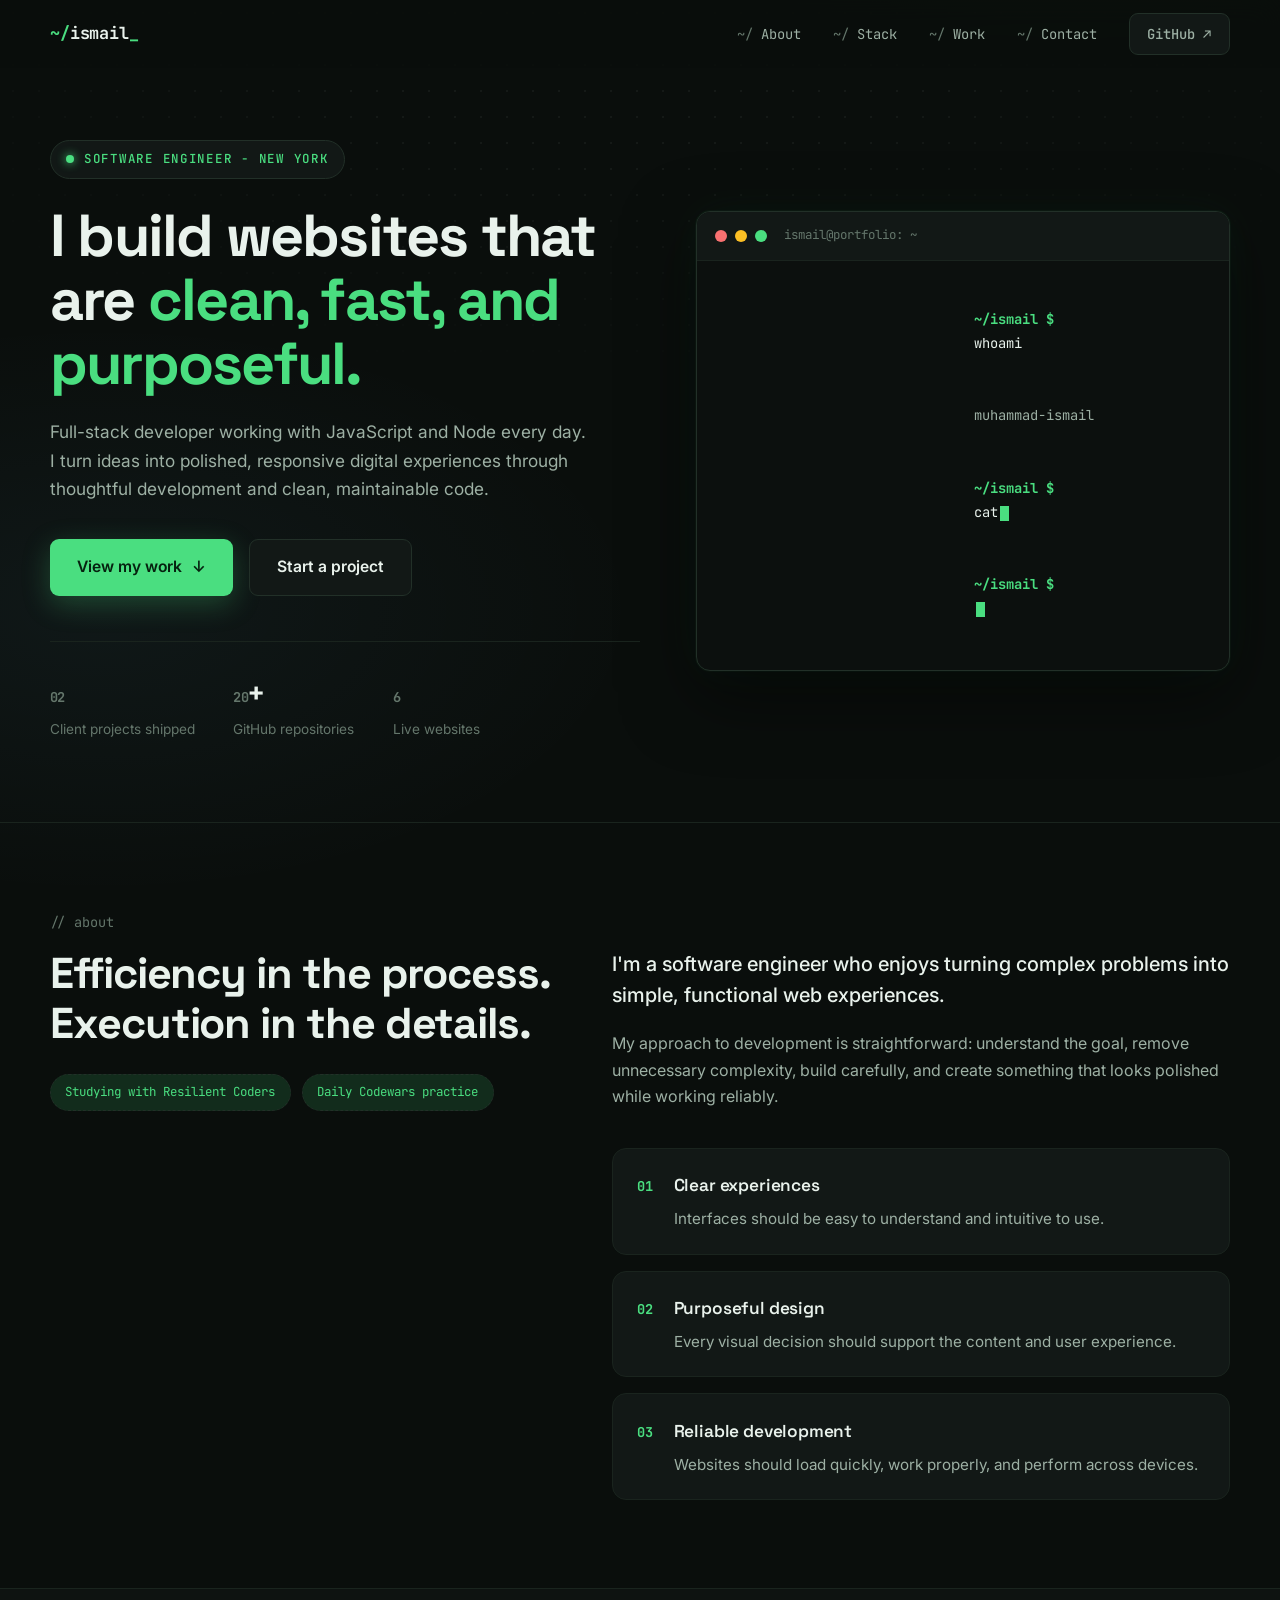
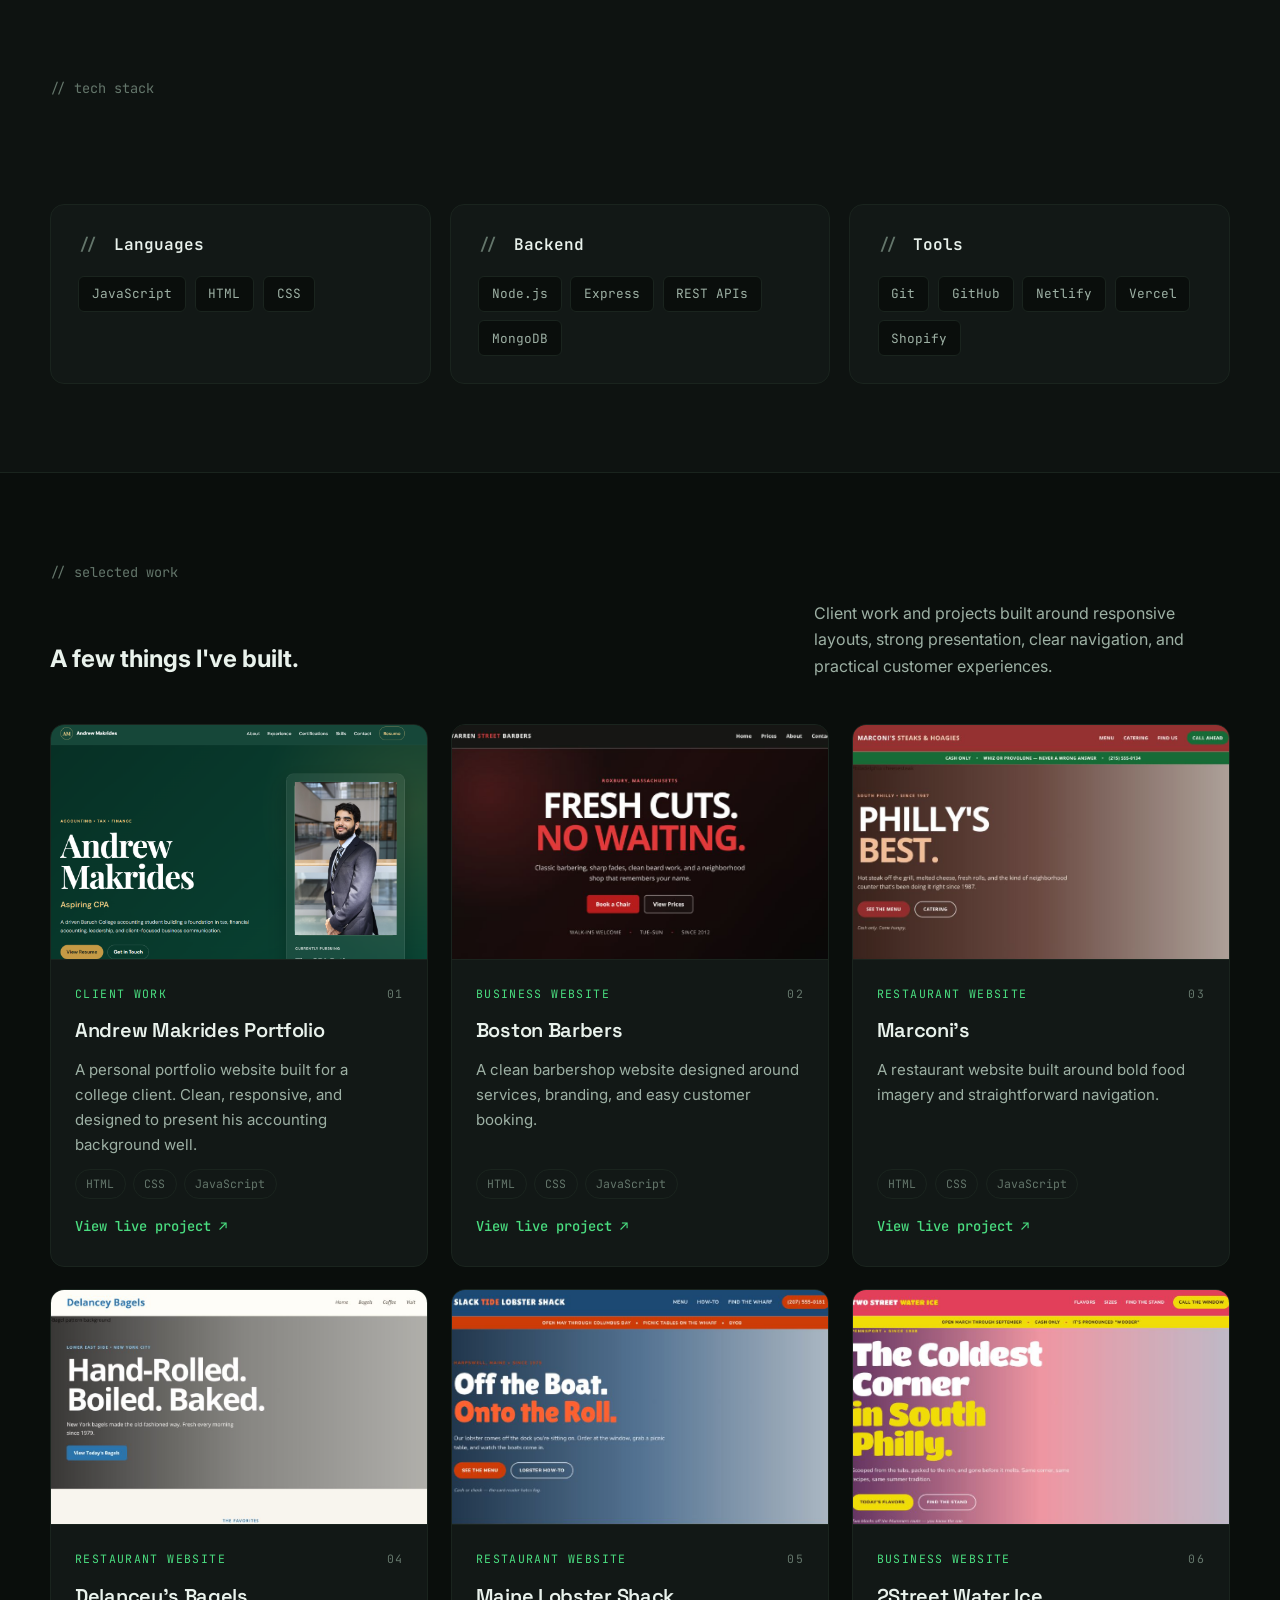
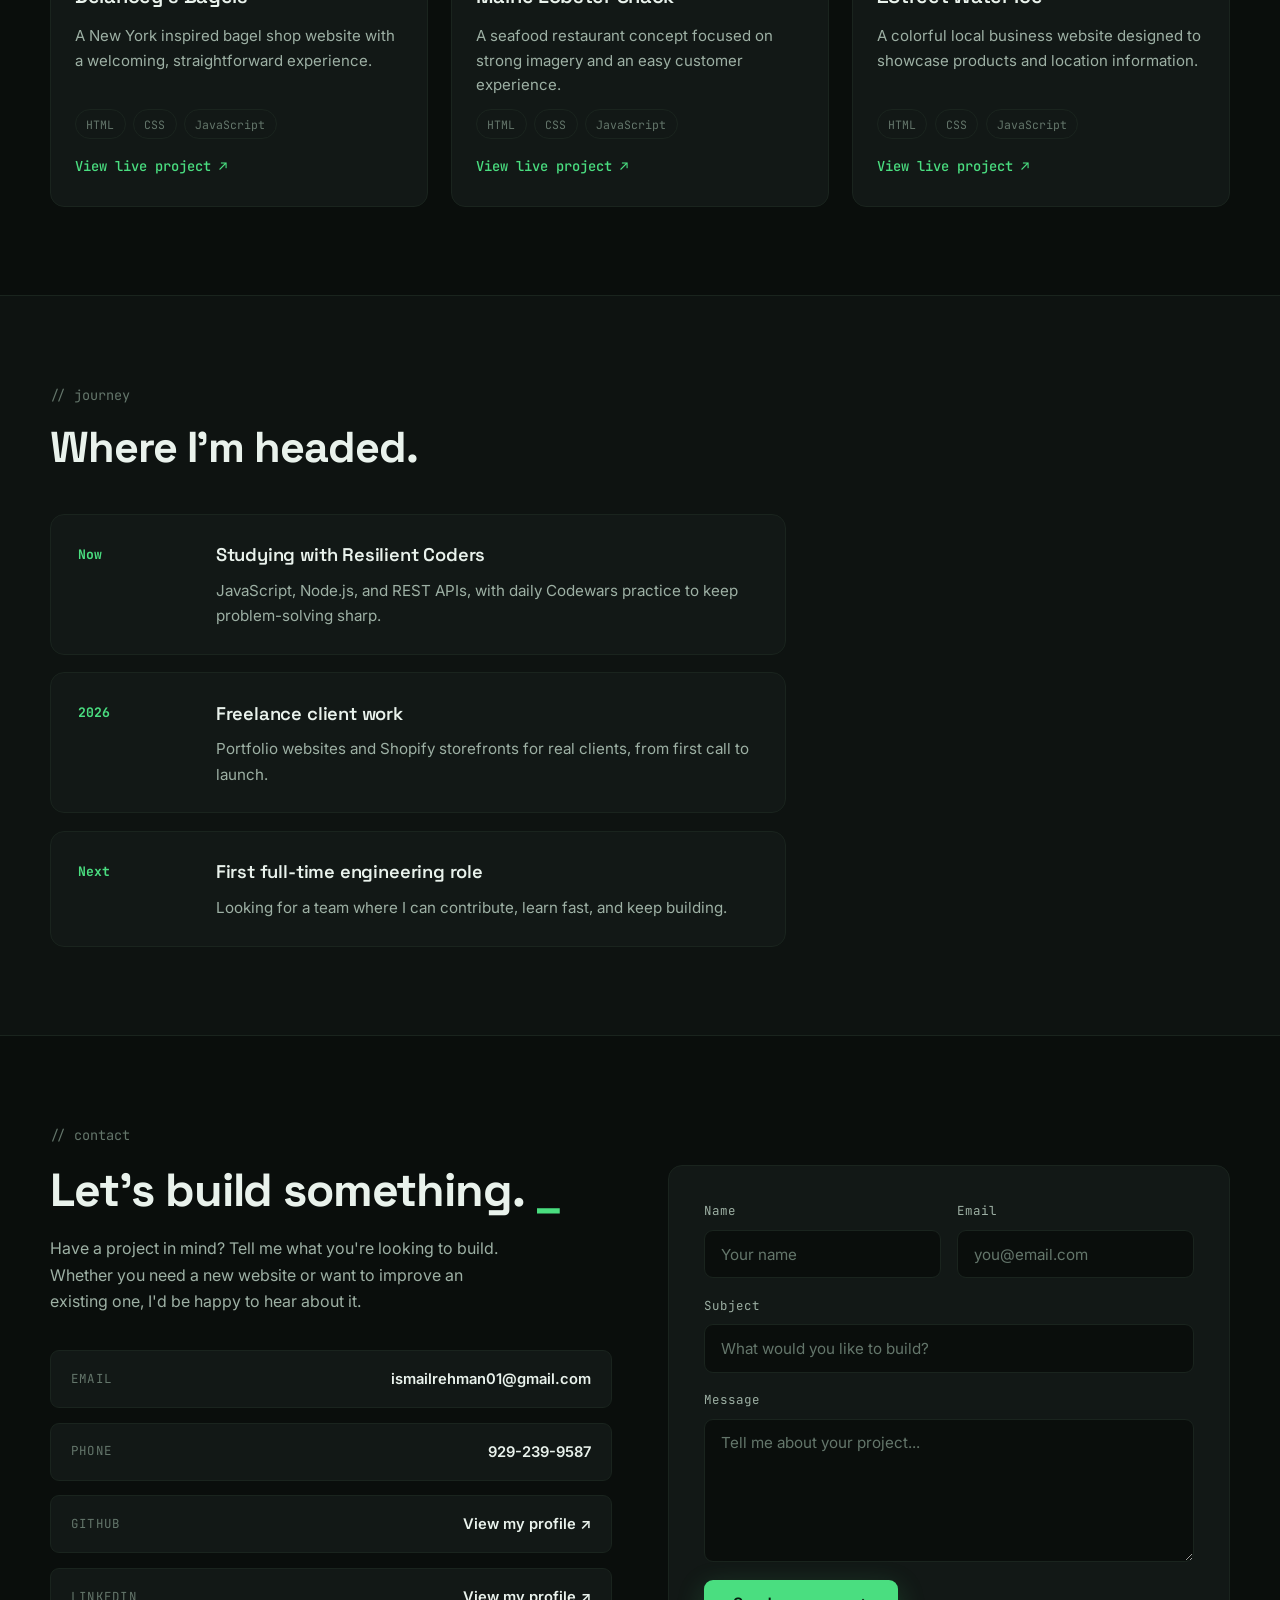
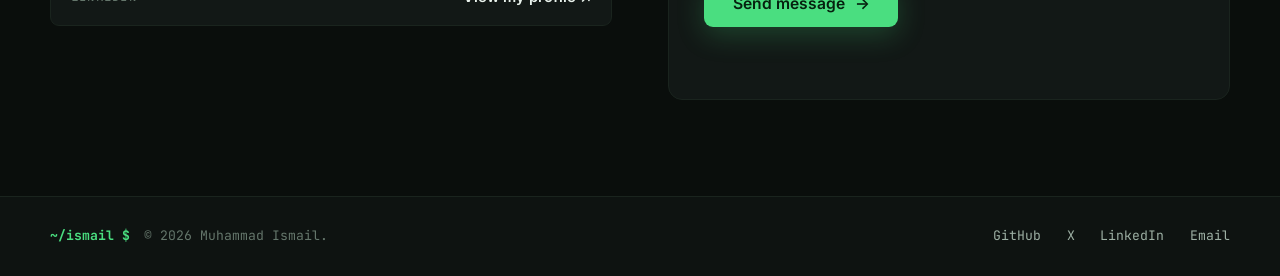
==== commit 2a13567c: "fixing up my portfolio" ====
--- a/Portfolio/index.html
+++ b/Portfolio/index.html
@@ -63,7 +63,7 @@
     >
 
     <link
-        href="https://fonts.googleapis.com/css2?family=DM+Sans:wght@400;500;600;700&family=Manrope:wght@500;600;700;800&display=swap"
+        href="https://fonts.googleapis.com/css2?family=Inter:wght@400;500;600;700&family=JetBrains+Mono:wght@400;500;700&family=Space+Grotesk:wght@500;600;700&display=swap"
         rel="stylesheet"
     >
 
@@ -71,6 +71,18 @@
         rel="stylesheet"
         href="assets/css/main.css"
     >
+
+    <noscript>
+        <style>
+            .reveal {
+                opacity: 1;
+                transform: none;
+            }
+            .term-line {
+                opacity: 1;
+            }
+        </style>
+    </noscript>
 </head>
 
 <body>
@@ -100,8 +112,7 @@
                 class="logo"
                 aria-label="Muhammad Ismail home"
             >
-                <span class="logo-box">MI</span>
-                <span>Muhammad Ismail</span>
+                <span class="logo-prompt">~/</span><span>ismail</span><span class="logo-cursor">_</span>
             </a>
 
 
@@ -127,6 +138,10 @@
                     About
                 </a>
 
+                <a href="#stack">
+                    Stack
+                </a>
+
                 <a href="#work">
                     Work
                 </a>
@@ -164,18 +179,14 @@
             id="home"
         >
 
-            <div class="hero-decoration hero-decoration-one"></div>
-            <div class="hero-decoration hero-decoration-two"></div>
-
-
             <div class="container hero-grid">
 
 
-                <div class="hero-content reveal">
+                <div class="hero-content">
 
                     <p class="eyebrow">
                         <span class="status-dot"></span>
-                        SOFTWARE ENGINEER
+                        SOFTWARE ENGINEER - NEW YORK
                     </p>
 
 
@@ -188,9 +199,11 @@
 
 
                     <p class="hero-description">
-                        I turn ideas into polished digital experiences
-                        through responsive design, thoughtful development,
-                        and clean, maintainable code.
+                        Full-stack developer working with JavaScript
+                        and Node every day. I turn ideas into polished,
+                        responsive digital experiences through
+                        thoughtful development and clean,
+                        maintainable code.
                     </p>
 
 
@@ -214,21 +227,21 @@
                     </div>
 
 
-                    <div class="hero-features">
-
-                        <div>
-                            <strong>Responsive</strong>
-                            <span>Built for every screen</span>
-                        </div>
-
-                        <div>
-                            <strong>Functional</strong>
-                            <span>Designed to work</span>
-                        </div>
-
-                        <div>
-                            <strong>Clean</strong>
-                            <span>Simple, maintainable code</span>
+                    <div class="hero-stats">
+
+                        <div class="stat">
+                            <strong><span data-count="2" data-pad="2">00</span></strong>
+                            <span>Client projects shipped</span>
+                        </div>
+
+                        <div class="stat">
+                            <strong><span data-count="20">0</span>+</strong>
+                            <span>GitHub repositories</span>
+                        </div>
+
+                        <div class="stat">
+                            <strong><span data-count="6">0</span></strong>
+                            <span>Live websites</span>
                         </div>
 
                     </div>
@@ -237,47 +250,81 @@
 
 
 
-                <div
-                    class="hero-image-wrapper reveal"
-                    data-delay="150"
-                >
-
-                    <div class="portrait-container">
-
-                        <div class="portrait-background"></div>
-
-                        <img
-                            src="images/professional.jpg"
-                            alt="Muhammad Ismail, Software Engineer"
-                            class="portrait"
+                <div class="hero-terminal reveal">
+
+                    <div
+                        class="terminal"
+                        role="img"
+                        aria-label="Terminal showing a developer profile written as JavaScript"
+                    >
+
+                        <div class="terminal-bar">
+
+                            <span class="term-dot term-dot-red"></span>
+                            <span class="term-dot term-dot-amber"></span>
+                            <span class="term-dot term-dot-green"></span>
+
+                            <span class="terminal-title">
+                                ismail@portfolio: ~
+                            </span>
+
+                        </div>
+
+
+                        <div
+                            class="terminal-body"
+                            id="terminal-body"
                         >
 
-
-                        <div class="floating-card code-card">
-
-                            <span class="code-icon">
-                                &lt;/&gt;
-                            </span>
-
-                            <div>
-                                <strong>Web Development</strong>
-                                <small>
-                                    Clean & responsive
-                                </small>
-                            </div>
-
-                        </div>
-
-
-                        <div class="floating-card available-card">
-
-                            <span class="availability-indicator"></span>
-
-                            <div>
-                                <strong>Available</strong>
-                                <small>
-                                    For select projects
-                                </small>
+                            <div class="term-line">
+                                <span class="term-prompt">~/ismail $</span>
+                                <span
+                                    class="term-typed"
+                                    id="typed-cmd-1"
+                                ></span><span
+                                    class="term-cursor"
+                                    id="cursor-1"
+                                ></span>
+                            </div>
+
+                            <div
+                                class="term-line term-hidden"
+                                id="whoami-out"
+                            >
+                                <span class="term-output">muhammad-ismail</span>
+                            </div>
+
+                            <div class="term-line">
+                                <span class="term-prompt">~/ismail $</span>
+                                <span
+                                    class="term-typed"
+                                    id="typed-cmd-2"
+                                ></span><span
+                                    class="term-cursor term-hidden"
+                                    id="cursor-2"
+                                ></span>
+                            </div>
+
+                            <div
+                                class="term-code term-hidden"
+                                id="dev-object"
+                            >
+<pre><code><span class="ln">1</span>  <span class="tok-kw">const</span> <span class="tok-var">developer</span> <span class="tok-punct">=</span> <span class="tok-punct">{</span>
+<span class="ln">2</span>    <span class="tok-prop">name</span><span class="tok-punct">:</span> <span class="tok-str">"Muhammad Ismail"</span><span class="tok-punct">,</span>
+<span class="ln">3</span>    <span class="tok-prop">location</span><span class="tok-punct">:</span> <span class="tok-str">"New York"</span><span class="tok-punct">,</span>
+<span class="ln">4</span>    <span class="tok-prop">role</span><span class="tok-punct">:</span> <span class="tok-str">"Full-Stack Developer"</span><span class="tok-punct">,</span>
+<span class="ln">5</span>    <span class="tok-prop">stack</span><span class="tok-punct">:</span> <span class="tok-punct">[</span><span class="tok-str">"JavaScript"</span><span class="tok-punct">,</span> <span class="tok-str">"Node.js"</span><span class="tok-punct">,</span> <span class="tok-str">"Express"</span><span class="tok-punct">,</span> <span class="tok-str">"MongoDB"</span><span class="tok-punct">],</span>
+<span class="ln">6</span>    <span class="tok-prop">focus</span><span class="tok-punct">:</span> <span class="tok-str">"REST APIs"</span><span class="tok-punct">,</span>
+<span class="ln">7</span>    <span class="tok-prop">status</span><span class="tok-punct">:</span> <span class="tok-str">"Open to work"</span>
+<span class="ln">8</span>  <span class="tok-punct">};</span></code></pre>
+                            </div>
+
+                            <div class="term-line">
+                                <span class="term-prompt">~/ismail $</span>
+                                <span
+                                    class="term-cursor term-cursor-blink term-hidden"
+                                    id="cursor-end"
+                                ></span>
                             </div>
 
                         </div>
@@ -302,118 +349,234 @@
             id="about"
         >
 
-            <div class="container about-grid">
+            <div class="container">
+
+                <p class="section-comment reveal">
+                    // about
+                </p>
+
+
+                <div class="about-grid">
+
+
+                    <div class="section-heading reveal">
+
+                        <h2>
+                            Efficiency in the process.
+                            <br>
+                            Execution in the details.
+                        </h2>
+
+
+                        <div class="about-badges">
+
+                            <span class="badge">
+                                Studying with Resilient Coders
+                            </span>
+
+                            <span class="badge">
+                                Daily Codewars practice
+                            </span>
+
+                        </div>
+
+                    </div>
+
+
+
+                    <div
+                        class="about-content reveal"
+                        data-delay="100"
+                    >
+
+                        <p class="about-intro">
+                            I'm a software engineer who enjoys turning
+                            complex problems into simple, functional web
+                            experiences.
+                        </p>
+
+
+                        <p>
+                            My approach to development is straightforward:
+                            understand the goal, remove unnecessary complexity,
+                            build carefully, and create something that looks
+                            polished while working reliably.
+                        </p>
+
+
+                        <div class="principles">
+
+
+                            <article class="principle">
+
+                                <span class="principle-number">
+                                    01
+                                </span>
+
+                                <div>
+
+                                    <h3>
+                                        Clear experiences
+                                    </h3>
+
+                                    <p>
+                                        Interfaces should be easy to understand
+                                        and intuitive to use.
+                                    </p>
+
+                                </div>
+
+                            </article>
+
+
+                            <article class="principle">
+
+                                <span class="principle-number">
+                                    02
+                                </span>
+
+                                <div>
+
+                                    <h3>
+                                        Purposeful design
+                                    </h3>
+
+                                    <p>
+                                        Every visual decision should support
+                                        the content and user experience.
+                                    </p>
+
+                                </div>
+
+                            </article>
+
+
+                            <article class="principle">
+
+                                <span class="principle-number">
+                                    03
+                                </span>
+
+                                <div>
+
+                                    <h3>
+                                        Reliable development
+                                    </h3>
+
+                                    <p>
+                                        Websites should load quickly, work
+                                        properly, and perform across devices.
+                                    </p>
+
+                                </div>
+
+                            </article>
+
+
+                        </div>
+
+                    </div>
+
+
+                </div>
+
+            </div>
+
+        </section>
+
+
+
+        <!-- =========================
+             TECH STACK
+        ========================== -->
+
+        <section
+            class="section stack-section"
+            id="stack"
+        >
+
+            <div class="container">
+
+                <p class="section-comment reveal">
+                    // tech stack
+                </p>
 
 
                 <div class="section-heading reveal">
 
-                    <p class="eyebrow">
-                        ABOUT ME
-                    </p>
-
                     <h2>
-                        Efficiency in the process.
-                        <br>
-                        Execution in the details.
+                        What I build with.
                     </h2>
 
                 </div>
 
 
-
-                <div
-                    class="about-content reveal"
-                    data-delay="100"
-                >
-
-                    <p class="about-intro">
-                        I'm a software engineer who enjoys turning
-                        complex problems into simple, functional web
-                        experiences.
-                    </p>
-
-
-                    <p>
-                        My approach to development is straightforward:
-                        understand the goal, remove unnecessary complexity,
-                        build carefully, and create something that looks
-                        polished while working reliably.
-                    </p>
-
-
-                    <div class="principles">
-
-
-                        <article class="principle">
-
-                            <span class="principle-number">
-                                01
-                            </span>
-
-                            <div>
-
-                                <h3>
-                                    Clear experiences
-                                </h3>
-
-                                <p>
-                                    Interfaces should be easy to understand
-                                    and intuitive to use.
-                                </p>
-
-                            </div>
-
-                        </article>
-
-
-                        <article class="principle">
-
-                            <span class="principle-number">
-                                02
-                            </span>
-
-                            <div>
-
-                                <h3>
-                                    Purposeful design
-                                </h3>
-
-                                <p>
-                                    Every visual decision should support
-                                    the content and user experience.
-                                </p>
-
-                            </div>
-
-                        </article>
-
-
-                        <article class="principle">
-
-                            <span class="principle-number">
-                                03
-                            </span>
-
-                            <div>
-
-                                <h3>
-                                    Reliable development
-                                </h3>
-
-                                <p>
-                                    Websites should load quickly, work
-                                    properly, and perform across devices.
-                                </p>
-
-                            </div>
-
-                        </article>
-
+                <div class="stack-grid">
+
+
+                    <div
+                        class="stack-group reveal"
+                    >
+
+                        <h3>
+                            <span class="stack-comment">//</span> Languages
+                        </h3>
+
+                        <div class="stack-tags">
+
+                            <span>JavaScript</span>
+                            <span>HTML</span>
+                            <span>CSS</span>
+
+                        </div>
 
                     </div>
 
+
+                    <div
+                        class="stack-group reveal"
+                        data-delay="70"
+                    >
+
+                        <h3>
+                            <span class="stack-comment">//</span> Backend
+                        </h3>
+
+                        <div class="stack-tags">
+
+                            <span>Node.js</span>
+                            <span>Express</span>
+                            <span>REST APIs</span>
+                            <span>MongoDB</span>
+
+                        </div>
+
+                    </div>
+
+
+                    <div
+                        class="stack-group reveal"
+                        data-delay="140"
+                    >
+
+                        <h3>
+                            <span class="stack-comment">//</span> Tools
+                        </h3>
+
+                        <div class="stack-tags">
+
+                            <span>Git</span>
+                            <span>GitHub</span>
+                            <span>Netlify</span>
+                            <span>Vercel</span>
+                            <span>Shopify</span>
+
+                        </div>
+
+                    </div>
+
+
                 </div>
-
 
             </div>
 
@@ -432,14 +595,14 @@
 
             <div class="container">
 
+                <p class="section-comment reveal">
+                    // selected work
+                </p>
+
 
                 <div class="projects-heading reveal">
 
                     <div>
-
-                        <p class="eyebrow">
-                            SELECTED WORK
-                        </p>
 
                         <h2>
                             A few things I've built.
@@ -449,9 +612,9 @@
 
 
                     <p>
-                        Websites built around responsive layouts,
-                        strong presentation, clear navigation, and
-                        practical customer experiences.
+                        Client work and projects built around responsive
+                        layouts, strong presentation, clear navigation,
+                        and practical customer experiences.
                     </p>
 
                 </div>
@@ -461,20 +624,118 @@
                 <div class="project-grid">
 
 
+                    <!-- Andrew Makrides -->
+
+                    <article class="project-card reveal">
+
+                        <a
+                            href="https://andrewmakrides.com"
+                            target="_blank"
+                            rel="noopener noreferrer"
+                            class="project-shot"
+                            aria-label="View the Andrew Makrides Portfolio live site"
+                        >
+
+                            <div
+                                class="shot-fallback"
+                                aria-hidden="true"
+                            >
+                                <span>AM</span>
+                            </div>
+
+                            <img
+                                src="images/andrewmakrides.png"
+                                alt="Andrew Makrides portfolio website"
+                                loading="lazy"
+                                onerror="this.classList.add('is-broken')"
+                            >
+
+                            <span class="project-arrow">
+                                ↗
+                            </span>
+
+                        </a>
+
+
+                        <div class="project-info">
+
+                            <div class="project-category">
+
+                                <span>
+                                    CLIENT WORK
+                                </span>
+
+                                <span>
+                                    01
+                                </span>
+
+                            </div>
+
+
+                            <h3>
+                                Andrew Makrides Portfolio
+                            </h3>
+
+
+                            <p>
+                                A personal portfolio website built
+                                for a college client. Clean,
+                                responsive, and designed to present
+                                his accounting background well.
+                            </p>
+
+
+                            <div class="project-tags">
+
+                                <span>HTML</span>
+                                <span>CSS</span>
+                                <span>JavaScript</span>
+
+                            </div>
+
+
+                            <a
+                                href="https://andrewmakrides.com"
+                                target="_blank"
+                                rel="noopener noreferrer"
+                                class="project-link"
+                            >
+                                View live project ↗
+                            </a>
+
+                        </div>
+
+                    </article>
+
+
+
                     <!-- Boston Barbers -->
 
-                    <article class="project-card reveal">
+                    <article
+                        class="project-card reveal"
+                        data-delay="70"
+                    >
 
                         <a
                             href="https://resilient-coders-work.vercel.app/"
                             target="_blank"
                             rel="noopener noreferrer"
-                            class="project-image"
+                            class="project-shot"
+                            aria-label="View the Boston Barbers live site"
                         >
+
+                            <div
+                                class="shot-fallback"
+                                aria-hidden="true"
+                            >
+                                <span>BB</span>
+                            </div>
 
                             <img
                                 src="images/BostonBarbers.png"
                                 alt="Boston Barbers website"
+                                loading="lazy"
+                                onerror="this.classList.add('is-broken')"
                             >
 
                             <span class="project-arrow">
@@ -493,7 +754,7 @@
                                 </span>
 
                                 <span>
-                                    01
+                                    02
                                 </span>
 
                             </div>
@@ -511,6 +772,15 @@
                             </p>
 
 
+                            <div class="project-tags">
+
+                                <span>HTML</span>
+                                <span>CSS</span>
+                                <span>JavaScript</span>
+
+                            </div>
+
+
                             <a
                                 href="https://resilient-coders-work.vercel.app/"
                                 target="_blank"
@@ -530,19 +800,29 @@
 
                     <article
                         class="project-card reveal"
-                        data-delay="70"
+                        data-delay="100"
                     >
 
                         <a
                             href="https://resilient-coders-work-5ymw.vercel.app/"
                             target="_blank"
                             rel="noopener noreferrer"
-                            class="project-image"
+                            class="project-shot"
+                            aria-label="View the Marconi's live site"
                         >
+
+                            <div
+                                class="shot-fallback"
+                                aria-hidden="true"
+                            >
+                                <span>M</span>
+                            </div>
 
                             <img
                                 src="images/Marconis.png"
                                 alt="Marconi's restaurant website"
+                                loading="lazy"
+                                onerror="this.classList.add('is-broken')"
                             >
 
                             <span class="project-arrow">
@@ -561,7 +841,7 @@
                                 </span>
 
                                 <span>
-                                    02
+                                    03
                                 </span>
 
                             </div>
@@ -579,6 +859,15 @@
                             </p>
 
 
+                            <div class="project-tags">
+
+                                <span>HTML</span>
+                                <span>CSS</span>
+                                <span>JavaScript</span>
+
+                            </div>
+
+
                             <a
                                 href="https://resilient-coders-work-5ymw.vercel.app/"
                                 target="_blank"
@@ -598,19 +887,29 @@
 
                     <article
                         class="project-card reveal"
-                        data-delay="100"
+                        data-delay="130"
                     >
 
                         <a
                             href="https://resilient-coders-work-2xrs.vercel.app/"
                             target="_blank"
                             rel="noopener noreferrer"
-                            class="project-image"
+                            class="project-shot"
+                            aria-label="View the Delancey's Bagels live site"
                         >
+
+                            <div
+                                class="shot-fallback"
+                                aria-hidden="true"
+                            >
+                                <span>DB</span>
+                            </div>
 
                             <img
                                 src="images/Delancey'sBagels.png"
                                 alt="Delancey's Bagels website"
+                                loading="lazy"
+                                onerror="this.classList.add('is-broken')"
                             >
 
                             <span class="project-arrow">
@@ -629,7 +928,7 @@
                                 </span>
 
                                 <span>
-                                    03
+                                    04
                                 </span>
 
                             </div>
@@ -647,6 +946,15 @@
                             </p>
 
 
+                            <div class="project-tags">
+
+                                <span>HTML</span>
+                                <span>CSS</span>
+                                <span>JavaScript</span>
+
+                            </div>
+
+
                             <a
                                 href="https://resilient-coders-work-2xrs.vercel.app/"
                                 target="_blank"
@@ -666,19 +974,29 @@
 
                     <article
                         class="project-card reveal"
-                        data-delay="130"
+                        data-delay="160"
                     >
 
                         <a
                             href="https://resilient-coders-work-jxto.vercel.app/"
                             target="_blank"
                             rel="noopener noreferrer"
-                            class="project-image"
+                            class="project-shot"
+                            aria-label="View the Maine Lobster Shack live site"
                         >
+
+                            <div
+                                class="shot-fallback"
+                                aria-hidden="true"
+                            >
+                                <span>ML</span>
+                            </div>
 
                             <img
                                 src="images/LobsterShack.png"
                                 alt="Maine Lobster Shack website"
+                                loading="lazy"
+                                onerror="this.classList.add('is-broken')"
                             >
 
                             <span class="project-arrow">
@@ -697,7 +1015,7 @@
                                 </span>
 
                                 <span>
-                                    04
+                                    05
                                 </span>
 
                             </div>
@@ -715,6 +1033,15 @@
                             </p>
 
 
+                            <div class="project-tags">
+
+                                <span>HTML</span>
+                                <span>CSS</span>
+                                <span>JavaScript</span>
+
+                            </div>
+
+
                             <a
                                 href="https://resilient-coders-work-jxto.vercel.app/"
                                 target="_blank"
@@ -734,19 +1061,29 @@
 
                     <article
                         class="project-card reveal"
-                        data-delay="160"
+                        data-delay="190"
                     >
 
                         <a
                             href="https://resilient-coders-work-9ynx.vercel.app/"
                             target="_blank"
                             rel="noopener noreferrer"
-                            class="project-image"
+                            class="project-shot"
+                            aria-label="View the 2Street Water Ice live site"
                         >
+
+                            <div
+                                class="shot-fallback"
+                                aria-hidden="true"
+                            >
+                                <span>2S</span>
+                            </div>
 
                             <img
                                 src="images/2StreetIce.png"
                                 alt="2Street Water Ice website"
+                                loading="lazy"
+                                onerror="this.classList.add('is-broken')"
                             >
 
                             <span class="project-arrow">
@@ -765,7 +1102,7 @@
                                 </span>
 
                                 <span>
-                                    05
+                                    06
                                 </span>
 
                             </div>
@@ -783,6 +1120,15 @@
                             </p>
 
 
+                            <div class="project-tags">
+
+                                <span>HTML</span>
+                                <span>CSS</span>
+                                <span>JavaScript</span>
+
+                            </div>
+
+
                             <a
                                 href="https://resilient-coders-work-9ynx.vercel.app/"
                                 target="_blank"
@@ -797,56 +1143,117 @@
                     </article>
 
 
-
-                    <!-- Upcoming -->
-
-                    <article
-                        class="project-card coming-soon reveal"
-                        data-delay="190"
+                </div>
+
+            </div>
+
+        </section>
+
+
+
+        <!-- =========================
+             JOURNEY
+        ========================== -->
+
+        <section
+            class="section journey-section"
+            id="journey"
+        >
+
+            <div class="container">
+
+                <p class="section-comment reveal">
+                    // journey
+                </p>
+
+
+                <div class="section-heading reveal">
+
+                    <h2>
+                        Where I'm headed.
+                    </h2>
+
+                </div>
+
+
+                <div class="timeline">
+
+
+                    <div
+                        class="timeline-item reveal"
                     >
 
-                        <div class="project-placeholder">
-
-                            <span>
-                                CURRENT PROJECT
-                            </span>
-
-                            <strong>
-                                Coming Soon
-                            </strong>
-
-                        </div>
-
-
-                        <div class="project-info">
-
-                            <div class="project-category">
-
-                                <span>
-                                    CLIENT WORK
-                                </span>
-
-                                <span>
-                                    06
-                                </span>
-
-                            </div>
-
+                        <span class="timeline-date">
+                            Now
+                        </span>
+
+                        <div>
 
                             <h3>
-                                New Client Project
+                                Studying with Resilient Coders
                             </h3>
 
-
                             <p>
-                                Currently developing a new website for
-                                a client. More details will be added
-                                when the project launches.
+                                JavaScript, Node.js, and REST APIs,
+                                with daily Codewars practice to keep
+                                problem-solving sharp.
                             </p>
 
                         </div>
 
-                    </article>
+                    </div>
+
+
+                    <div
+                        class="timeline-item reveal"
+                        data-delay="70"
+                    >
+
+                        <span class="timeline-date">
+                            2026
+                        </span>
+
+                        <div>
+
+                            <h3>
+                                Freelance client work
+                            </h3>
+
+                            <p>
+                                Portfolio websites and Shopify
+                                storefronts for real clients, from
+                                first call to launch.
+                            </p>
+
+                        </div>
+
+                    </div>
+
+
+                    <div
+                        class="timeline-item reveal"
+                        data-delay="140"
+                    >
+
+                        <span class="timeline-date">
+                            Next
+                        </span>
+
+                        <div>
+
+                            <h3>
+                                First full-time engineering role
+                            </h3>
+
+                            <p>
+                                Looking for a team where I can
+                                contribute, learn fast, and keep
+                                building.
+                            </p>
+
+                        </div>
+
+                    </div>
 
 
                 </div>
@@ -866,198 +1273,215 @@
             id="contact"
         >
 
-            <div class="container contact-grid">
-
-
-                <div class="contact-intro reveal">
-
-                    <p class="eyebrow light-eyebrow">
-                        LET'S WORK TOGETHER
-                    </p>
-
-
-                    <h2>
-                        Have a project in mind?
-                    </h2>
-
-
-                    <p>
-                        Tell me what you're looking to build.
-                        Whether you need a new website or want to
-                        improve an existing one, I'd be happy to
-                        hear about it.
-                    </p>
-
-
-                    <div class="contact-details">
-
-                        <a href="mailto:ismailrehman01@gmail.com">
-                            <span>Email</span>
-                            <strong>
-                                ismailrehman01@gmail.com
-                            </strong>
-                        </a>
-
-
-                        <a href="tel:+19292399587">
-                            <span>Phone</span>
-                            <strong>
-                                929-239-9587
-                            </strong>
-                        </a>
-
-
-                        <a
-                            href="https://github.com/ismailrehman154-gif"
-                            target="_blank"
-                            rel="noopener noreferrer"
+            <div class="container">
+
+                <p class="section-comment reveal">
+                    // contact
+                </p>
+
+
+                <div class="contact-grid">
+
+
+                    <div class="contact-intro reveal">
+
+                        <h2>
+                            Let's build something.
+                        </h2>
+
+
+                        <p>
+                            Have a project in mind? Tell me what
+                            you're looking to build. Whether you need
+                            a new website or want to improve an
+                            existing one, I'd be happy to hear
+                            about it.
+                        </p>
+
+
+                        <div class="contact-details">
+
+                            <a href="mailto:ismailrehman01@gmail.com">
+                                <span>Email</span>
+                                <strong>
+                                    ismailrehman01@gmail.com
+                                </strong>
+                            </a>
+
+
+                            <a href="tel:+19292399587">
+                                <span>Phone</span>
+                                <strong>
+                                    929-239-9587
+                                </strong>
+                            </a>
+
+
+                            <a
+                                href="https://github.com/ismailrehman154-gif"
+                                target="_blank"
+                                rel="noopener noreferrer"
+                            >
+                                <span>GitHub</span>
+                                <strong>
+                                    View my profile ↗
+                                </strong>
+                            </a>
+
+
+                            <a
+                                href="https://www.linkedin.com/in/ismail-rehman-ab6900265/"
+                                target="_blank"
+                                rel="noopener noreferrer"
+                            >
+                                <span>LinkedIn</span>
+                                <strong>
+                                    View my profile ↗
+                                </strong>
+                            </a>
+
+                        </div>
+
+                    </div>
+
+
+
+                    <div
+                        class="contact-form-card reveal"
+                        data-delay="120"
+                    >
+
+                        <form
+                            id="contact-form"
+                            name="contact"
+                            method="POST"
+                            data-netlify="true"
+                            netlify-honeypot="bot-field"
                         >
-                            <span>GitHub</span>
-                            <strong>
-                                View my profile ↗
-                            </strong>
-                        </a>
-
-                    </div>
-
-                </div>
-
-
-
-                <div
-                    class="contact-form-card reveal"
-                    data-delay="120"
-                >
-
-                    <form
-                        id="contact-form"
-                        name="contact"
-                        method="POST"
-                        data-netlify="true"
-                        netlify-honeypot="bot-field"
-                    >
-
-                        <input
-                            type="hidden"
-                            name="form-name"
-                            value="contact"
-                        >
-
-
-                        <p class="hidden-field">
-
-                            <label>
-                                Don't fill this out:
-
-                                <input name="bot-field">
-
-                            </label>
-
-                        </p>
-
-
-
-                        <div class="form-row">
+
+                            <input
+                                type="hidden"
+                                name="form-name"
+                                value="contact"
+                            >
+
+
+                            <p class="hidden-field">
+
+                                <label>
+                                    Don't fill this out:
+
+                                    <input name="bot-field">
+
+                                </label>
+
+                            </p>
+
+
+
+                            <div class="form-row">
+
+                                <div class="field">
+
+                                    <label for="name">
+                                        Name
+                                    </label>
+
+                                    <input
+                                        type="text"
+                                        name="name"
+                                        id="name"
+                                        placeholder="Your name"
+                                        required
+                                    >
+
+                                </div>
+
+
+                                <div class="field">
+
+                                    <label for="email">
+                                        Email
+                                    </label>
+
+                                    <input
+                                        type="email"
+                                        name="email"
+                                        id="email"
+                                        placeholder="you@email.com"
+                                        required
+                                    >
+
+                                </div>
+
+                            </div>
+
+
 
                             <div class="field">
 
-                                <label for="name">
-                                    Name
+                                <label for="subject">
+                                    Subject
                                 </label>
 
                                 <input
                                     type="text"
-                                    name="name"
-                                    id="name"
-                                    placeholder="Your name"
+                                    name="subject"
+                                    id="subject"
+                                    placeholder="What would you like to build?"
                                     required
                                 >
 
                             </div>
 
 
+
                             <div class="field">
 
-                                <label for="email">
-                                    Email
+                                <label for="message">
+                                    Message
                                 </label>
 
-                                <input
-                                    type="email"
-                                    name="email"
-                                    id="email"
-                                    placeholder="you@email.com"
+                                <textarea
+                                    name="message"
+                                    id="message"
+                                    rows="6"
+                                    placeholder="Tell me about your project..."
                                     required
-                                >
-
-                            </div>
-
-                        </div>
-
-
-
-                        <div class="field">
-
-                            <label for="subject">
-                                Subject
-                            </label>
-
-                            <input
-                                type="text"
-                                name="subject"
-                                id="subject"
-                                placeholder="What would you like to build?"
-                                required
-                            >
-
-                        </div>
-
-
-
-                        <div class="field">
-
-                            <label for="message">
-                                Message
-                            </label>
-
-                            <textarea
-                                name="message"
-                                id="message"
-                                rows="6"
-                                placeholder="Tell me about your project..."
-                                required
-                            ></textarea>
-
-                        </div>
-
-
-
-                        <button
-                            type="submit"
-                            id="submit-button"
-                            class="submit-button"
-                        >
-
-                            <span class="button-label">
-                                Send message
-                            </span>
-
-                            <span>
-                                →
-                            </span>
-
-                        </button>
-
-
-                        <p
-                            id="form-status"
-                            aria-live="polite"
-                        ></p>
-
-                    </form>
+                                ></textarea>
+
+                            </div>
+
+
+
+                            <button
+                                type="submit"
+                                id="submit-button"
+                                class="submit-button"
+                            >
+
+                                <span class="button-label">
+                                    Send message
+                                </span>
+
+                                <span>
+                                    →
+                                </span>
+
+                            </button>
+
+
+                            <p
+                                id="form-status"
+                                aria-live="polite"
+                            ></p>
+
+                        </form>
+
+                    </div>
+
 
                 </div>
-
 
             </div>
 
@@ -1077,6 +1501,7 @@
         <div class="container footer-content">
 
             <p>
+                <span class="term-prompt">~/ismail $</span>
                 © <span id="year"></span>
                 Muhammad Ismail.
             </p>
@@ -1101,6 +1526,14 @@
                 </a>
 
                 <a
+                    href="https://www.linkedin.com/in/ismail-rehman-ab6900265/"
+                    target="_blank"
+                    rel="noopener noreferrer"
+                >
+                    LinkedIn
+                </a>
+
+                <a
                     href="mailto:ismailrehman01@gmail.com"
                 >
                     Email
@@ -1120,4 +1553,4 @@
     ></script>
 
 </body>
-</html>+</html>
--- a/Portfolio/assets/css/main.css
+++ b/Portfolio/assets/css/main.css
@@ -1,82 +1,92 @@
 /* =========================================
-   GLOBAL VARIABLES
-========================================= */
+   MUHAMMAD ISMAIL - PORTFOLIO
+   Dark terminal theme
+   ========================================= */
+
+
+/* ---------- Design tokens ---------- */
 
 :root {
-    --background: #f7f7f3;
-    --surface: #ffffff;
-    --surface-soft: #eef1ec;
-
-    --text: #111511;
-    --muted: #646b64;
-
-    --accent: #2e7d5b;
-    --accent-dark: #205c44;
-    --accent-light: #dceee3;
-
-    --dark: #101510;
-    --dark-surface: #171d18;
-
-    --border: rgba(17, 21, 17, 0.12);
-
-    --shadow-small:
-        0 12px 30px rgba(15, 25, 17, 0.08);
-
-    --shadow-large:
-        0 30px 80px rgba(15, 25, 17, 0.15);
-
-    --radius-small: 12px;
-    --radius-medium: 20px;
-    --radius-large: 30px;
-
+    --bg: #0a0e0c;
+    --bg-soft: #0e1311;
+    --surface: #121816;
+    --surface-raise: #182019;
+    --border: #223028;
+    --border-soft: #1a241e;
+
+    --text: #e9f2ec;
+    --muted: #9db0a4;
+    --faint: #64766b;
+
+    --accent: #4ade80;
+    --accent-dim: #22c55e;
+    --accent-glow: rgba(74, 222, 128, 0.14);
+
+    --amber: #fbbf24;
+    --sky: #7dd3fc;
+    --rose: #fda4af;
+
+    --font-body: "Inter", system-ui, -apple-system, "Segoe UI", sans-serif;
+    --font-display: "Space Grotesk", "Inter", system-ui, sans-serif;
+    --font-mono: "JetBrains Mono", ui-monospace, "SF Mono", Menlo, monospace;
+
+    --radius: 14px;
+    --radius-small: 9px;
     --max-width: 1180px;
-
-    --header-height: 80px;
-
-    --transition:
-        cubic-bezier(0.2, 0.8, 0.2, 1);
-}
-
-
-/* =========================================
-   RESET
-========================================= */
-
-* {
+    --header-height: 68px;
+    --transition: 0.25s ease;
+}
+
+
+
+/* ---------- Base ---------- */
+
+*,
+*::before,
+*::after {
     box-sizing: border-box;
+    margin: 0;
+    padding: 0;
 }
 
 html {
     scroll-behavior: smooth;
-    scroll-padding-top: 100px;
+    scroll-padding-top: calc(var(--header-height) + 24px);
 }
 
 body {
-    margin: 0;
-
-    background: var(--background);
-
+    font-family: var(--font-body);
+    background:
+        radial-gradient(1100px 500px at 85% -5%, rgba(74, 222, 128, 0.07), transparent 60%),
+        radial-gradient(900px 480px at 8% 12%, rgba(125, 211, 252, 0.05), transparent 60%),
+        var(--bg);
     color: var(--text);
-
-    font-family:
-        "DM Sans",
-        Arial,
-        sans-serif;
-
-    font-size: 16px;
-
     line-height: 1.65;
-
     -webkit-font-smoothing: antialiased;
-}
-
-body.menu-open {
-    overflow: hidden;
+    overflow-x: hidden;
+}
+
+body::before {
+    content: "";
+    position: fixed;
+    inset: 0;
+    pointer-events: none;
+    background-image: radial-gradient(rgba(233, 242, 236, 0.05) 1px, transparent 1px);
+    background-size: 26px 26px;
+    mask-image: radial-gradient(ellipse 90% 60% at 50% 0%, black 30%, transparent 75%);
+    z-index: 0;
+}
+
+main,
+.site-header,
+.footer {
+    position: relative;
+    z-index: 1;
 }
 
 img {
+    max-width: 100%;
     display: block;
-    max-width: 100%;
 }
 
 a {
@@ -84,1888 +94,1261 @@
     text-decoration: none;
 }
 
-button,
-input,
-textarea {
-    font: inherit;
-}
-
-button {
+::selection {
+    background: var(--accent);
+    color: #06210f;
+}
+
+::-webkit-scrollbar {
+    width: 10px;
+}
+
+::-webkit-scrollbar-track {
+    background: var(--bg);
+}
+
+::-webkit-scrollbar-thumb {
+    background: var(--border);
+    border-radius: 8px;
+}
+
+::-webkit-scrollbar-thumb:hover {
+    background: var(--faint);
+}
+
+.container {
+    width: min(var(--max-width), 100% - 3rem);
+    margin-inline: auto;
+}
+
+
+
+/* ---------- Accessibility ---------- */
+
+.skip-link {
+    position: absolute;
+    top: -100px;
+    left: 1rem;
+    background: var(--accent);
+    color: #06210f;
+    font-weight: 700;
+    padding: 0.7rem 1.2rem;
+    border-radius: var(--radius-small);
+    z-index: 200;
+    transition: top var(--transition);
+}
+
+.skip-link:focus {
+    top: 1rem;
+}
+
+:focus-visible {
+    outline: 2px solid var(--accent);
+    outline-offset: 3px;
+    border-radius: 4px;
+}
+
+
+
+/* ---------- Header ---------- */
+
+.site-header {
+    position: fixed;
+    top: 0;
+    left: 0;
+    right: 0;
+    height: var(--header-height);
+    z-index: 100;
+    background: rgba(10, 14, 12, 0.72);
+    backdrop-filter: blur(14px);
+    -webkit-backdrop-filter: blur(14px);
+    border-bottom: 1px solid transparent;
+    transition: border-color var(--transition), background var(--transition);
+}
+
+.site-header.scrolled {
+    border-bottom-color: var(--border-soft);
+    background: rgba(10, 14, 12, 0.9);
+}
+
+.nav-container {
+    height: var(--header-height);
+    display: flex;
+    align-items: center;
+    justify-content: space-between;
+}
+
+.logo {
+    font-family: var(--font-mono);
+    font-weight: 700;
+    font-size: 1.05rem;
+    letter-spacing: -0.01em;
+}
+
+.logo-prompt {
+    color: var(--accent);
+}
+
+.logo-cursor {
+    color: var(--accent);
+    animation: blink 1.1s steps(1) infinite;
+}
+
+.navigation {
+    display: flex;
+    align-items: center;
+    gap: 2rem;
+}
+
+.navigation a {
+    font-family: var(--font-mono);
+    font-size: 0.86rem;
+    color: var(--muted);
+    transition: color var(--transition);
+    position: relative;
+}
+
+.navigation a:not(.github-button):hover {
+    color: var(--text);
+}
+
+.navigation a:not(.github-button)::before {
+    content: "~/";
+    color: var(--faint);
+}
+
+.github-button {
+    border: 1px solid var(--border);
+    background: var(--surface);
+    color: var(--text);
+    padding: 0.55rem 1.1rem;
+    border-radius: var(--radius-small);
+    font-weight: 500;
+    transition:
+        border-color var(--transition),
+        background var(--transition),
+        transform var(--transition);
+}
+
+.github-button:hover {
+    border-color: var(--accent);
+    background: var(--accent-glow);
+    transform: translateY(-1px);
+}
+
+.menu-button {
+    display: none;
+    flex-direction: column;
+    justify-content: center;
+    gap: 6px;
+    width: 42px;
+    height: 42px;
+    background: transparent;
+    border: 1px solid var(--border);
+    border-radius: var(--radius-small);
     cursor: pointer;
-}
-
-h1,
-h2,
-h3,
-p {
-    margin-top: 0;
-}
-
-::selection {
-    color: white;
-    background: var(--accent);
-}
-
-
-/* =========================================
-   ACCESSIBILITY
-========================================= */
-
-.skip-link {
-    position: fixed;
-
-    top: 15px;
-    left: 15px;
-
-    z-index: 9999;
-
-    padding: 10px 15px;
-
-    background: var(--dark);
-
-    color: white;
-
-    border-radius: 8px;
-
-    transform: translateY(-200%);
-
-    transition: 0.2s ease;
-}
-
-.skip-link:focus {
-    transform: translateY(0);
-}
-
-a:focus-visible,
-button:focus-visible,
-input:focus-visible,
-textarea:focus-visible {
-    outline: 3px solid rgba(46, 125, 91, 0.4);
-
-    outline-offset: 4px;
-}
-
-
-/* =========================================
-   GENERAL
-========================================= */
-
-.container {
-    width: min(
-        var(--max-width),
-        calc(100% - 48px)
-    );
-
-    margin: 0 auto;
-}
-
-.section {
-    padding: 120px 0;
+    padding: 0 10px;
+}
+
+.menu-button span {
+    display: block;
+    height: 2px;
+    width: 100%;
+    background: var(--text);
+    border-radius: 2px;
+    transition: transform var(--transition), opacity var(--transition);
+}
+
+
+
+/* ---------- Hero ---------- */
+
+.hero {
+    padding: calc(var(--header-height) + 4.5rem) 0 5rem;
+}
+
+.hero-grid {
+    display: grid;
+    grid-template-columns: 1.05fr 0.95fr;
+    gap: 3.5rem;
+    align-items: center;
 }
 
 .eyebrow {
-    display: flex;
-
+    display: inline-flex;
     align-items: center;
-
-    gap: 10px;
-
-    margin-bottom: 22px;
-
-    color: var(--accent-dark);
-
-    font-family:
-        "Manrope",
-        sans-serif;
-
-    font-size: 12px;
-
-    font-weight: 800;
-
+    gap: 0.6rem;
+    font-family: var(--font-mono);
+    font-size: 0.78rem;
+    font-weight: 500;
     letter-spacing: 0.14em;
-
-    text-transform: uppercase;
+    color: var(--accent);
+    border: 1px solid var(--border);
+    background: var(--surface);
+    padding: 0.5rem 0.95rem;
+    border-radius: 999px;
+    margin-bottom: 1.6rem;
 }
 
 .status-dot {
     width: 8px;
     height: 8px;
-
     border-radius: 50%;
-
     background: var(--accent);
-
+    box-shadow: 0 0 10px var(--accent);
+    animation: pulse 2s ease-in-out infinite;
+}
+
+.hero-content h1 {
+    font-family: var(--font-display);
+    font-size: clamp(2.4rem, 5vw, 3.7rem);
+    font-weight: 700;
+    line-height: 1.08;
+    letter-spacing: -0.03em;
+    margin-bottom: 1.4rem;
+}
+
+.hero-content h1 span {
+    color: var(--accent);
+}
+
+.hero-description {
+    color: var(--muted);
+    font-size: 1.08rem;
+    max-width: 34rem;
+    margin-bottom: 2.2rem;
+}
+
+.hero-buttons {
+    display: flex;
+    flex-wrap: wrap;
+    gap: 1rem;
+    margin-bottom: 2.8rem;
+}
+
+.button {
+    display: inline-flex;
+    align-items: center;
+    gap: 0.6rem;
+    font-weight: 600;
+    font-size: 0.98rem;
+    padding: 0.9rem 1.7rem;
+    border-radius: var(--radius-small);
+    transition:
+        transform var(--transition),
+        background var(--transition),
+        border-color var(--transition),
+        box-shadow var(--transition);
+}
+
+.primary-button {
+    background: var(--accent);
+    color: #06210f;
+    box-shadow: 0 8px 28px rgba(74, 222, 128, 0.25);
+}
+
+.primary-button:hover {
+    transform: translateY(-2px);
+    box-shadow: 0 12px 34px rgba(74, 222, 128, 0.35);
+    background: #5cee90;
+}
+
+.secondary-button {
+    border: 1px solid var(--border);
+    background: var(--surface);
+    color: var(--text);
+}
+
+.secondary-button:hover {
+    transform: translateY(-2px);
+    border-color: var(--accent);
+    background: var(--accent-glow);
+}
+
+.hero-stats {
+    display: flex;
+    gap: 2.4rem;
+    flex-wrap: wrap;
+    border-top: 1px solid var(--border-soft);
+    padding-top: 1.8rem;
+}
+
+.stat strong {
+    display: block;
+    font-family: var(--font-mono);
+    font-size: 1.7rem;
+    font-weight: 700;
+    color: var(--text);
+    letter-spacing: -0.02em;
+}
+
+.stat span:last-child {
+    font-size: 0.85rem;
+    color: var(--faint);
+}
+
+
+
+/* ---------- Terminal ---------- */
+
+.hero-terminal {
+    min-width: 0;
+}
+
+.terminal {
+    background: #0c100e;
+    border: 1px solid var(--border);
+    border-radius: var(--radius);
+    overflow: hidden;
     box-shadow:
-        0 0 0 6px
-        var(--accent-light);
-}
-
-
-/* =========================================
-   HEADER
-========================================= */
-
-.site-header {
-    position: sticky;
-
-    top: 0;
-
-    z-index: 1000;
-
-    height: var(--header-height);
-
-    display: flex;
-
+        0 24px 70px rgba(0, 0, 0, 0.5),
+        0 0 0 1px rgba(74, 222, 128, 0.04),
+        0 0 44px rgba(74, 222, 128, 0.06);
+}
+
+.terminal-bar {
+    display: flex;
     align-items: center;
-
-    background:
-        rgba(247, 247, 243, 0.84);
-
-    backdrop-filter: blur(16px);
-
-    -webkit-backdrop-filter: blur(16px);
-
-    border-bottom:
-        1px solid transparent;
-
-    transition:
-        background 0.3s ease,
-        box-shadow 0.3s ease,
-        border-color 0.3s ease;
-}
-
-.site-header.scrolled {
-    background:
-        rgba(247, 247, 243, 0.96);
-
-    border-bottom-color:
-        var(--border);
-
-    box-shadow:
-        0 10px 40px
-        rgba(10, 20, 12, 0.06);
-}
-
-.nav-container {
-    display: flex;
-
-    align-items: center;
-
-    justify-content: space-between;
-
-    gap: 30px;
-}
-
-
-/* =========================================
-   LOGO
-========================================= */
-
-.logo {
-    display: flex;
-
-    align-items: center;
-
-    gap: 12px;
-
-    font-family:
-        "Manrope",
-        sans-serif;
-
-    font-weight: 800;
-
-    letter-spacing: -0.03em;
-}
-
-.logo-box {
-    width: 40px;
-    height: 40px;
-
-    display: grid;
-
-    place-items: center;
-
-    border-radius: 12px;
-
-    background: var(--dark);
-
-    color: white;
-
-    font-size: 13px;
-}
-
-
-/* =========================================
-   NAVIGATION
-========================================= */
-
-.navigation {
-    display: flex;
-
-    align-items: center;
-
-    gap: 30px;
-
-    font-size: 14px;
-
-    font-weight: 600;
-}
-
-.navigation > a {
-    transition: color 0.2s ease;
-}
-
-.navigation > a:hover {
-    color: var(--accent);
-}
-
-.github-button {
-    padding: 10px 16px;
-
-    border: 1px solid var(--border);
-
-    border-radius: 999px;
-
-    background: white;
-
-    box-shadow:
-        0 5px 15px
-        rgba(20, 30, 20, 0.04);
-
-    transition:
-        0.25s var(--transition);
-}
-
-.github-button:hover {
-    transform: translateY(-2px);
-
-    border-color:
-        rgba(46, 125, 91, 0.4);
-
-    box-shadow:
-        var(--shadow-small);
-}
-
-
-/* =========================================
-   MOBILE MENU BUTTON
-========================================= */
-
-.menu-button {
+    gap: 0.5rem;
+    padding: 0.85rem 1.1rem;
+    background: var(--surface);
+    border-bottom: 1px solid var(--border-soft);
+}
+
+.term-dot {
+    width: 12px;
+    height: 12px;
+    border-radius: 50%;
+}
+
+.term-dot-red {
+    background: #f87171;
+}
+
+.term-dot-amber {
+    background: var(--amber);
+}
+
+.term-dot-green {
+    background: var(--accent);
+}
+
+.terminal-title {
+    font-family: var(--font-mono);
+    font-size: 0.78rem;
+    color: var(--faint);
+    margin-left: 0.6rem;
+}
+
+.terminal-body {
+    padding: 1.4rem 1.3rem 1.6rem;
+    font-family: var(--font-mono);
+    font-size: 0.86rem;
+    line-height: 1.75;
+    min-height: 340px;
+}
+
+.term-line {
+    white-space: pre-wrap;
+    word-break: break-word;
+}
+
+.term-hidden {
     display: none;
-
-    width: 44px;
-    height: 44px;
-
-    padding: 0;
-
-    border: 1px solid var(--border);
-
-    border-radius: 12px;
-
-    background: white;
-}
-
-.menu-button span {
-    display: block;
-
-    width: 18px;
-    height: 2px;
-
-    margin: 5px auto;
-
-    background: var(--text);
-
-    transition:
-        transform 0.25s ease,
-        opacity 0.25s ease;
-}
-
-.menu-button.active span:first-child {
-    transform:
-        translateY(3.5px)
-        rotate(45deg);
-}
-
-.menu-button.active span:last-child {
-    transform:
-        translateY(-3.5px)
-        rotate(-45deg);
-}
-
-
-/* =========================================
-   HERO
-========================================= */
-
-.hero {
-    position: relative;
-
-    min-height:
-        calc(
-            100vh -
-            var(--header-height)
-        );
-
-    display: flex;
-
-    align-items: center;
-
-    overflow: hidden;
-
-    padding:
-        80px 0
-        100px;
-}
-
-.hero::before {
-    content: "";
-
-    position: absolute;
-
-    inset: 0;
-
-    pointer-events: none;
-
-    background-image:
-        radial-gradient(
-            rgba(17, 21, 17, 0.07)
-            0.75px,
-            transparent
-            0.75px
-        );
-
-    background-size:
-        18px 18px;
-
-    mask-image:
-        linear-gradient(
-            to bottom,
-            black,
-            transparent 85%
-        );
-}
-
-.hero-decoration {
-    position: absolute;
-
-    border-radius: 50%;
-
-    pointer-events: none;
-
-    filter: blur(6px);
-}
-
-.hero-decoration-one {
-    width: 430px;
-    height: 430px;
-
-    right: -160px;
-    top: 5%;
-
-    background:
-        rgba(179, 219, 195, 0.45);
-}
-
-.hero-decoration-two {
-    width: 320px;
-    height: 320px;
-
-    left: -200px;
-    bottom: 0;
-
-    background:
-        rgba(220, 219, 190, 0.5);
-}
-
-.hero-grid {
-    position: relative;
-
-    z-index: 2;
-
-    display: grid;
-
-    grid-template-columns:
-        1.2fr
-        0.8fr;
-
-    align-items: center;
-
-    gap: 90px;
-}
-
-
-/* =========================================
-   HERO COPY
-========================================= */
-
-.hero-content h1 {
-    max-width: 800px;
-
-    margin-bottom: 28px;
-
-    font-family:
-        "Manrope",
-        sans-serif;
-
-    font-size:
-        clamp(
-            3.7rem,
-            6vw,
-            6.5rem
-        );
-
-    font-weight: 800;
-
-    line-height: 0.97;
-
-    letter-spacing: -0.065em;
-}
-
-.hero-content h1 span {
-    color: var(--accent);
-}
-
-.hero-description {
-    max-width: 640px;
-
-    margin-bottom: 34px;
-
+}
+
+.term-prompt {
+    color: var(--accent);
+    font-weight: 700;
+    margin-right: 0.55rem;
+}
+
+.term-typed {
+    color: var(--text);
+}
+
+.term-output {
     color: var(--muted);
-
-    font-size:
-        clamp(
-            1.05rem,
-            1.7vw,
-            1.25rem
-        );
-
-    line-height: 1.7;
-}
-
-
-/* =========================================
-   BUTTONS
-========================================= */
-
-.hero-buttons {
-    display: flex;
-
-    flex-wrap: wrap;
-
-    gap: 12px;
-}
-
-.button {
-    min-height: 54px;
-
-    display: inline-flex;
-
-    align-items: center;
-
-    justify-content: center;
-
-    gap: 10px;
-
-    padding: 0 22px;
-
-    border-radius: 14px;
-
+}
+
+.term-cursor {
+    display: inline-block;
+    width: 9px;
+    height: 1.1em;
+    background: var(--accent);
+    vertical-align: text-bottom;
+    margin-left: 2px;
+}
+
+.term-cursor-blink {
+    animation: blink 1.05s steps(1) infinite;
+}
+
+.term-code {
+    margin: 0.4rem 0;
+}
+
+.term-code pre {
+    margin: 0;
+}
+
+.term-code code {
+    font-family: inherit;
+    font-size: inherit;
+    line-height: inherit;
+}
+
+.term-code .ln {
+    display: inline-block;
+    width: 2ch;
+    color: var(--faint);
+    opacity: 0.55;
+    user-select: none;
+}
+
+/* Syntax colors */
+.tok-kw {
+    color: var(--rose);
+}
+
+.tok-var {
+    color: var(--sky);
+}
+
+.tok-prop {
+    color: var(--text);
+}
+
+.tok-str {
+    color: var(--accent);
+}
+
+.tok-punct {
+    color: var(--muted);
+}
+
+
+
+/* ---------- Sections ---------- */
+
+.section {
+    padding: 5.5rem 0;
+}
+
+.section-comment {
+    font-family: var(--font-mono);
+    font-size: 0.85rem;
+    color: var(--faint);
+    margin-bottom: 1rem;
+}
+
+.section-heading h2 {
+    font-family: var(--font-display);
+    font-size: clamp(1.9rem, 3.6vw, 2.7rem);
     font-weight: 700;
-
-    font-size: 14px;
-
-    transition:
-        transform 0.25s var(--transition),
-        box-shadow 0.25s ease,
-        background 0.25s ease;
-}
-
-.button:hover {
-    transform:
-        translateY(-3px);
-}
-
-.primary-button {
-    background: var(--dark);
-
-    color: white;
-
-    box-shadow:
-        0 12px 26px
-        rgba(15, 20, 15, 0.15);
-}
-
-.primary-button:hover {
-    box-shadow:
-        0 18px 35px
-        rgba(15, 20, 15, 0.22);
-}
-
-.secondary-button {
-    background: white;
-
-    border:
-        1px solid
-        var(--border);
-}
-
-.secondary-button:hover {
-    box-shadow:
-        var(--shadow-small);
-}
-
-
-/* =========================================
-   HERO FEATURES
-========================================= */
-
-.hero-features {
-    display: grid;
-
-    grid-template-columns:
-        repeat(3, 1fr);
-
-    max-width: 650px;
-
-    margin-top: 55px;
-
-    padding-top: 27px;
-
-    border-top:
-        1px solid
-        var(--border);
-}
-
-.hero-features div {
-    display: flex;
-
-    flex-direction: column;
-
-    gap: 2px;
-
-    padding-right: 20px;
-}
-
-.hero-features strong {
-    font-size: 14px;
-}
-
-.hero-features span {
-    color: var(--muted);
-
-    font-size: 12px;
-}
-
-
-/* =========================================
-   HERO PORTRAIT
-========================================= */
-
-.hero-image-wrapper {
-    display: flex;
-
-    justify-content: center;
-}
-
-.portrait-container {
-    position: relative;
-
-    width: min(
-        100%,
-        430px
-    );
-}
-
-.portrait-background {
-    position: absolute;
-
-    inset:
-        35px
-        -25px
-        -25px
-        35px;
-
-    border-radius:
-        var(--radius-large);
-
-    background:
-        var(--accent-light);
-
-    transform:
-        rotate(4deg);
-}
-
-.portrait {
-    position: relative;
-
-    z-index: 2;
-
-    width: 100%;
-
-    aspect-ratio: 4 / 5;
-
-    object-fit: cover;
-
-    object-position:
-        center top;
-
-    border-radius:
-        var(--radius-large);
-
-    box-shadow:
-        var(--shadow-large);
-}
-
-
-/* =========================================
-   FLOATING CARDS
-========================================= */
-
-.floating-card {
-    position: absolute;
-
-    z-index: 4;
-
-    display: flex;
-
-    align-items: center;
-
-    gap: 12px;
-
-    padding:
-        14px 17px;
-
-    border:
-        1px solid
-        rgba(255, 255, 255, 0.7);
-
-    border-radius: 16px;
-
-    background:
-        rgba(255, 255, 255, 0.92);
-
-    backdrop-filter:
-        blur(14px);
-
-    box-shadow:
-        var(--shadow-small);
-}
-
-.floating-card strong,
-.floating-card small {
-    display: block;
-}
-
-.floating-card strong {
-    font-size: 13px;
-}
-
-.floating-card small {
-    color: var(--muted);
-
-    font-size: 11px;
-}
-
-.code-card {
-    left: -45px;
-
-    bottom: 75px;
-}
-
-.code-icon {
-    width: 39px;
-    height: 39px;
-
-    display: grid;
-
-    place-items: center;
-
-    border-radius: 11px;
-
-    background:
-        var(--dark);
-
-    color: white;
-
-    font-family:
-        monospace;
-
-    font-weight: 700;
-}
-
-.available-card {
-    top: 38px;
-
-    right: -50px;
-}
-
-.availability-indicator {
-    width: 10px;
-    height: 10px;
-
-    border-radius: 50%;
-
-    background:
-        #34a56c;
-
-    box-shadow:
-        0 0 0 6px
-        rgba(52, 165, 108, 0.13);
-}
-
-
-/* =========================================
-   ABOUT SECTION
-========================================= */
+    letter-spacing: -0.025em;
+    line-height: 1.15;
+}
+
+
+
+/* ---------- About ---------- */
 
 .about-section {
-    background: white;
+    border-top: 1px solid var(--border-soft);
 }
 
 .about-grid {
     display: grid;
-
-    grid-template-columns:
-        0.9fr
-        1.1fr;
-
-    gap: 100px;
-}
-
-.section-heading h2 {
-    margin-bottom: 0;
-
-    font-family:
-        "Manrope",
-        sans-serif;
-
-    font-size:
-        clamp(
-            2.6rem,
-            4.5vw,
-            4.5rem
-        );
-
-    font-weight: 800;
-
-    line-height: 1.06;
-
-    letter-spacing:
-        -0.055em;
+    grid-template-columns: 0.9fr 1.1fr;
+    gap: 3.5rem;
+    margin-top: 0.5rem;
+    align-items: start;
+}
+
+.about-badges {
+    display: flex;
+    flex-wrap: wrap;
+    gap: 0.7rem;
+    margin-top: 1.6rem;
+}
+
+.badge {
+    font-family: var(--font-mono);
+    font-size: 0.78rem;
+    color: var(--accent);
+    border: 1px dashed var(--border);
+    padding: 0.45rem 0.9rem;
+    border-radius: 999px;
+    background: var(--accent-glow);
 }
 
 .about-intro {
-    margin-bottom: 22px;
-
-    font-size: 1.35rem;
-
+    font-size: 1.25rem;
+    font-weight: 500;
     color: var(--text);
-
-    line-height: 1.5;
+    margin-bottom: 1.2rem;
+    line-height: 1.55;
 }
 
 .about-content > p:not(.about-intro) {
     color: var(--muted);
-
-    font-size: 17px;
-}
-
-
-/* =========================================
-   PRINCIPLES
-========================================= */
+    margin-bottom: 2.4rem;
+}
 
 .principles {
-    margin-top: 45px;
-
-    border-top:
-        1px solid
-        var(--border);
+    display: grid;
+    gap: 1rem;
 }
 
 .principle {
+    display: flex;
+    gap: 1.3rem;
+    background: var(--surface);
+    border: 1px solid var(--border-soft);
+    border-radius: var(--radius);
+    padding: 1.4rem 1.5rem;
+    transition:
+        transform var(--transition),
+        border-color var(--transition);
+}
+
+.principle:hover {
+    transform: translateY(-3px);
+    border-color: var(--border);
+}
+
+.principle-number {
+    font-family: var(--font-mono);
+    font-size: 0.85rem;
+    color: var(--accent);
+    font-weight: 700;
+    padding-top: 0.25rem;
+}
+
+.principle h3 {
+    font-family: var(--font-display);
+    font-size: 1.08rem;
+    font-weight: 600;
+    margin-bottom: 0.4rem;
+    letter-spacing: -0.01em;
+}
+
+.principle p {
+    color: var(--muted);
+    font-size: 0.95rem;
+}
+
+
+
+/* ---------- Stack ---------- */
+
+.stack-section {
+    border-top: 1px solid var(--border-soft);
+    background: var(--bg-soft);
+}
+
+.stack-grid {
     display: grid;
-
-    grid-template-columns:
-        55px
-        1fr;
-
-    gap: 20px;
-
-    padding:
-        27px 0;
-
-    border-bottom:
-        1px solid
-        var(--border);
-}
-
-.principle-number {
-    color: var(--accent);
-
-    font-family:
-        "Manrope",
-        sans-serif;
-
-    font-size: 12px;
-
-    font-weight: 800;
-}
-
-.principle h3 {
-    margin-bottom: 6px;
-
-    font-family:
-        "Manrope",
-        sans-serif;
-
-    font-size: 18px;
-}
-
-.principle p {
-    margin-bottom: 0;
-
+    grid-template-columns: repeat(3, 1fr);
+    gap: 1.2rem;
+    margin-top: 2.4rem;
+}
+
+.stack-group {
+    background: var(--surface);
+    border: 1px solid var(--border-soft);
+    border-radius: var(--radius);
+    padding: 1.7rem;
+    transition:
+        transform var(--transition),
+        border-color var(--transition);
+}
+
+.stack-group:hover {
+    transform: translateY(-3px);
+    border-color: var(--border);
+}
+
+.stack-group h3 {
+    font-family: var(--font-mono);
+    font-size: 1rem;
+    font-weight: 600;
+    margin-bottom: 1.1rem;
+}
+
+.stack-comment {
+    color: var(--faint);
+    margin-right: 0.35rem;
+}
+
+.stack-tags {
+    display: flex;
+    flex-wrap: wrap;
+    gap: 0.55rem;
+}
+
+.stack-tags span {
+    font-family: var(--font-mono);
+    font-size: 0.8rem;
     color: var(--muted);
-
-    font-size: 14px;
-}
-
-
-/* =========================================
-   PROJECTS SECTION
-========================================= */
+    background: var(--bg);
+    border: 1px solid var(--border-soft);
+    padding: 0.4rem 0.8rem;
+    border-radius: 6px;
+    transition:
+        color var(--transition),
+        border-color var(--transition);
+}
+
+.stack-tags span:hover {
+    color: var(--accent);
+    border-color: var(--accent);
+}
+
+
+
+/* ---------- Projects ---------- */
 
 .projects-section {
-    background:
-        var(--background);
+    border-top: 1px solid var(--border-soft);
 }
 
 .projects-heading {
     display: flex;
-
+    justify-content: space-between;
     align-items: flex-end;
-
-    justify-content: space-between;
-
-    gap: 80px;
-
-    margin-bottom: 55px;
-}
-
-.projects-heading h2 {
-    margin-bottom: 0;
-
-    font-family:
-        "Manrope",
-        sans-serif;
-
-    font-size:
-        clamp(
-            2.8rem,
-            5vw,
-            4.8rem
-        );
-
-    line-height: 1;
-
-    letter-spacing:
-        -0.06em;
+    gap: 2rem;
+    margin-bottom: 2.8rem;
+    flex-wrap: wrap;
 }
 
 .projects-heading > p {
-    max-width: 420px;
-
-    margin-bottom: 5px;
-
     color: var(--muted);
-}
-
-
-/* =========================================
-   PROJECT GRID
-========================================= */
+    max-width: 26rem;
+}
 
 .project-grid {
     display: grid;
-
-    grid-template-columns:
-        repeat(2, 1fr);
-
-    gap: 34px;
+    grid-template-columns: repeat(3, 1fr);
+    gap: 1.4rem;
 }
 
 .project-card {
+    background: var(--surface);
+    border: 1px solid var(--border-soft);
+    border-radius: var(--radius);
     overflow: hidden;
-
-    border:
-        1px solid
-        var(--border);
-
-    border-radius:
-        var(--radius-medium);
-
-    background: white;
-
+    display: flex;
+    flex-direction: column;
     transition:
-        transform 0.3s var(--transition),
-        box-shadow 0.3s ease;
+        transform var(--transition),
+        border-color var(--transition),
+        box-shadow var(--transition);
 }
 
 .project-card:hover {
-    transform:
-        translateY(-7px);
-
-    box-shadow:
-        var(--shadow-large);
-}
-
-.project-image {
+    transform: translateY(-5px);
+    border-color: var(--border);
+    box-shadow: 0 18px 44px rgba(0, 0, 0, 0.45);
+}
+
+.project-shot {
     position: relative;
-
     display: block;
-
+    aspect-ratio: 16 / 10;
     overflow: hidden;
-
-    aspect-ratio:
-        16 / 10;
-
+    background: var(--bg);
+    border-bottom: 1px solid var(--border-soft);
+}
+
+.shot-fallback {
+    position: absolute;
+    inset: 0;
+    display: grid;
+    place-items: center;
     background:
-        var(--surface-soft);
-}
-
-.project-image img {
+        radial-gradient(420px 200px at 50% 0%, rgba(74, 222, 128, 0.12), transparent 70%),
+        linear-gradient(135deg, #10160f 0%, #1c2b1e 100%);
+}
+
+.shot-fallback span {
+    font-family: var(--font-mono);
+    font-size: 2.6rem;
+    font-weight: 700;
+    color: var(--accent);
+    opacity: 0.85;
+    letter-spacing: 0.04em;
+}
+
+.project-shot img {
+    position: absolute;
+    inset: 0;
     width: 100%;
     height: 100%;
-
     object-fit: cover;
-
-    transition:
-        transform 0.55s
-        var(--transition);
-}
-
-.project-card:hover
-.project-image img {
-    transform:
-        scale(1.035);
+    object-position: top center;
+    transition: transform 0.5s ease;
+    z-index: 1;
+}
+
+.project-shot img.is-broken {
+    display: none;
+}
+
+.project-card:hover .project-shot img {
+    transform: scale(1.05);
 }
 
 .project-arrow {
     position: absolute;
-
-    right: 18px;
-    top: 18px;
-
-    width: 44px;
-    height: 44px;
-
+    top: 0.9rem;
+    right: 0.9rem;
+    width: 2.4rem;
+    height: 2.4rem;
     display: grid;
-
     place-items: center;
-
+    background: rgba(10, 14, 12, 0.82);
+    border: 1px solid var(--border);
+    color: var(--accent);
     border-radius: 50%;
-
-    background:
-        rgba(255, 255, 255, 0.95);
-
-    font-size: 18px;
-
-    box-shadow:
-        var(--shadow-small);
-
+    font-size: 1.05rem;
+    opacity: 0;
+    transform: translateY(6px);
     transition:
-        transform 0.25s ease;
-}
-
-.project-card:hover
-.project-arrow {
-    transform:
-        rotate(8deg);
-}
-
-
-/* =========================================
-   PROJECT CONTENT
-========================================= */
+        opacity var(--transition),
+        transform var(--transition);
+    z-index: 2;
+}
+
+.project-card:hover .project-arrow {
+    opacity: 1;
+    transform: translateY(0);
+}
 
 .project-info {
-    padding:
-        28px 28px
-        31px;
+    padding: 1.5rem 1.5rem 1.7rem;
+    display: flex;
+    flex-direction: column;
+    gap: 0.7rem;
+    flex: 1;
 }
 
 .project-category {
     display: flex;
-
     justify-content: space-between;
-
-    margin-bottom: 18px;
-
+    align-items: center;
+    font-family: var(--font-mono);
+    font-size: 0.72rem;
+    letter-spacing: 0.12em;
+    color: var(--faint);
+}
+
+.project-category span:first-child {
+    color: var(--accent);
+}
+
+.project-info h3 {
+    font-family: var(--font-display);
+    font-size: 1.25rem;
+    font-weight: 600;
+    letter-spacing: -0.015em;
+}
+
+.project-info > p {
     color: var(--muted);
-
-    font-size: 10px;
-
+    font-size: 0.94rem;
+    flex: 1;
+}
+
+.project-tags {
+    display: flex;
+    flex-wrap: wrap;
+    gap: 0.45rem;
+}
+
+.project-tags span {
+    font-family: var(--font-mono);
+    font-size: 0.72rem;
+    color: var(--faint);
+    border: 1px solid var(--border-soft);
+    padding: 0.28rem 0.65rem;
+    border-radius: 999px;
+}
+
+.project-link {
+    font-family: var(--font-mono);
+    font-size: 0.86rem;
+    font-weight: 500;
+    color: var(--accent);
+    display: inline-flex;
+    align-items: center;
+    gap: 0.35rem;
+    margin-top: 0.3rem;
+    width: fit-content;
+    border-bottom: 1px solid transparent;
+    transition: border-color var(--transition);
+}
+
+.project-link:hover {
+    border-bottom-color: var(--accent);
+}
+
+
+
+/* ---------- Journey ---------- */
+
+.journey-section {
+    border-top: 1px solid var(--border-soft);
+    background: var(--bg-soft);
+}
+
+.timeline {
+    margin-top: 2.6rem;
+    display: grid;
+    gap: 1.1rem;
+    max-width: 46rem;
+}
+
+.timeline-item {
+    display: grid;
+    grid-template-columns: 7rem 1fr;
+    gap: 1.6rem;
+    background: var(--surface);
+    border: 1px solid var(--border-soft);
+    border-radius: var(--radius);
+    padding: 1.6rem 1.7rem;
+    position: relative;
+    transition:
+        transform var(--transition),
+        border-color var(--transition);
+}
+
+.timeline-item:hover {
+    transform: translateX(4px);
+    border-color: var(--border);
+}
+
+.timeline-date {
+    font-family: var(--font-mono);
+    font-size: 0.82rem;
     font-weight: 700;
-
-    letter-spacing:
-        0.12em;
-
-    text-transform:
-        uppercase;
-}
-
-.project-info h3 {
-    margin-bottom: 12px;
-
-    font-family:
-        "Manrope",
-        sans-serif;
-
-    font-size: 25px;
-
-    letter-spacing:
-        -0.035em;
-}
-
-.project-info p {
-    margin-bottom: 22px;
-
+    color: var(--accent);
+    padding-top: 0.2rem;
+}
+
+.timeline-item h3 {
+    font-family: var(--font-display);
+    font-size: 1.15rem;
+    font-weight: 600;
+    margin-bottom: 0.45rem;
+    letter-spacing: -0.01em;
+}
+
+.timeline-item p {
     color: var(--muted);
-
-    font-size: 14px;
-}
-
-.project-link {
-    display: inline-flex;
-
-    align-items: center;
-
-    gap: 7px;
-
-    padding-bottom: 2px;
-
-    border-bottom:
-        1px solid
-        var(--text);
-
-    font-size: 13px;
-
-    font-weight: 700;
-
-    transition:
-        color 0.2s ease,
-        border-color 0.2s ease;
-}
-
-.project-link:hover {
-    color: var(--accent);
-
-    border-color:
-        var(--accent);
-}
-
-
-/* =========================================
-   COMING SOON PROJECT
-========================================= */
-
-.project-placeholder {
-    aspect-ratio:
-        16 / 10;
-
-    display: flex;
-
-    flex-direction: column;
-
-    align-items: center;
-
-    justify-content: center;
-
-    gap: 10px;
-
-    background:
-        var(--dark);
-
-    color: white;
-}
-
-.project-placeholder span {
-    color:
-        rgba(255, 255, 255, 0.55);
-
-    font-size: 10px;
-
-    font-weight: 700;
-
-    letter-spacing:
-        0.16em;
-}
-
-.project-placeholder strong {
-    font-family:
-        "Manrope",
-        sans-serif;
-
-    font-size:
-        clamp(
-            2rem,
-            5vw,
-            4rem
-        );
-
-    letter-spacing:
-        -0.05em;
-}
-
-
-/* =========================================
-   CONTACT SECTION
-========================================= */
+    font-size: 0.95rem;
+}
+
+
+
+/* ---------- Contact ---------- */
 
 .contact-section {
-    padding:
-        120px 0;
-
-    background:
-        var(--dark);
-
-    color: white;
+    border-top: 1px solid var(--border-soft);
+    padding: 5.5rem 0 6rem;
 }
 
 .contact-grid {
     display: grid;
-
-    grid-template-columns:
-        0.8fr
-        1.2fr;
-
+    grid-template-columns: 1fr 1fr;
+    gap: 3.5rem;
+    margin-top: 1.2rem;
     align-items: start;
-
-    gap: 90px;
-}
-
-.light-eyebrow {
-    color:
-        #7bc69f;
 }
 
 .contact-intro h2 {
-    margin-bottom: 25px;
-
-    font-family:
-        "Manrope",
-        sans-serif;
-
-    font-size:
-        clamp(
-            2.8rem,
-            5vw,
-            5rem
-        );
-
-    line-height: 1;
-
-    letter-spacing:
-        -0.06em;
-}
-
-.contact-intro > p:not(.eyebrow) {
-    max-width: 480px;
-
-    color:
-        rgba(255, 255, 255, 0.65);
-
-    font-size: 17px;
-}
-
-
-/* =========================================
-   CONTACT DETAILS
-========================================= */
+    font-family: var(--font-display);
+    font-size: clamp(2rem, 4vw, 2.9rem);
+    font-weight: 700;
+    letter-spacing: -0.025em;
+    line-height: 1.1;
+    margin-bottom: 1.2rem;
+}
+
+.contact-intro h2::after {
+    content: "_";
+    color: var(--accent);
+    animation: blink 1.1s steps(1) infinite;
+}
+
+.contact-intro > p {
+    color: var(--muted);
+    margin-bottom: 2.2rem;
+    max-width: 28rem;
+}
 
 .contact-details {
-    margin-top: 50px;
-
-    border-top:
-        1px solid
-        rgba(255, 255, 255, 0.12);
+    display: grid;
+    gap: 0.9rem;
 }
 
 .contact-details a {
     display: flex;
-
-    flex-direction: column;
-
-    gap: 2px;
-
-    padding:
-        20px 0;
-
-    border-bottom:
-        1px solid
-        rgba(255, 255, 255, 0.12);
-
+    justify-content: space-between;
+    align-items: center;
+    gap: 1rem;
+    background: var(--surface);
+    border: 1px solid var(--border-soft);
+    border-radius: var(--radius-small);
+    padding: 1rem 1.25rem;
     transition:
-        padding-left 0.2s ease;
+        border-color var(--transition),
+        transform var(--transition);
 }
 
 .contact-details a:hover {
-    padding-left: 7px;
+    border-color: var(--accent);
+    transform: translateX(4px);
 }
 
 .contact-details span {
-    color:
-        rgba(255, 255, 255, 0.45);
-
-    font-size: 11px;
-
-    text-transform:
-        uppercase;
-
-    letter-spacing:
-        0.12em;
+    font-family: var(--font-mono);
+    font-size: 0.78rem;
+    letter-spacing: 0.1em;
+    color: var(--faint);
+    text-transform: uppercase;
 }
 
 .contact-details strong {
-    font-size: 15px;
-}
-
-
-/* =========================================
-   CONTACT FORM
-========================================= */
+    font-size: 0.92rem;
+    font-weight: 600;
+    color: var(--text);
+    text-align: right;
+    overflow-wrap: anywhere;
+}
 
 .contact-form-card {
-    padding: 38px;
-
-    border:
-        1px solid
-        rgba(255, 255, 255, 0.1);
-
-    border-radius:
-        var(--radius-large);
-
-    background:
-        var(--dark-surface);
-
-    box-shadow:
-        0 35px 80px
-        rgba(0, 0, 0, 0.2);
-}
-
-.hidden-field {
-    display: none;
+    background: var(--surface);
+    border: 1px solid var(--border-soft);
+    border-radius: var(--radius);
+    padding: 2.2rem;
 }
 
 .form-row {
     display: grid;
-
-    grid-template-columns:
-        repeat(2, 1fr);
-
-    gap: 18px;
+    grid-template-columns: 1fr 1fr;
+    gap: 1rem;
 }
 
 .field {
-    margin-bottom: 20px;
+    display: flex;
+    flex-direction: column;
+    gap: 0.5rem;
+    margin-bottom: 1.1rem;
 }
 
 .field label {
-    display: block;
-
-    margin-bottom: 8px;
-
-    color:
-        rgba(255, 255, 255, 0.78);
-
-    font-size: 12px;
-
-    font-weight: 700;
+    font-family: var(--font-mono);
+    font-size: 0.78rem;
+    letter-spacing: 0.08em;
+    color: var(--muted);
 }
 
 .field input,
 .field textarea {
+    font-family: var(--font-body);
+    font-size: 0.95rem;
+    color: var(--text);
+    background: var(--bg);
+    border: 1px solid var(--border-soft);
+    border-radius: var(--radius-small);
+    padding: 0.85rem 1rem;
     width: 100%;
-
-    border:
-        1px solid
-        rgba(255, 255, 255, 0.13);
-
-    border-radius:
-        12px;
-
-    outline: none;
-
-    background:
-        rgba(255, 255, 255, 0.055);
-
-    color: white;
-
-    transition:
-        border-color 0.2s ease,
-        background 0.2s ease,
-        box-shadow 0.2s ease;
-}
-
-.field input {
-    height: 54px;
-
-    padding:
-        0 16px;
+    transition: border-color var(--transition), box-shadow var(--transition);
 }
 
 .field textarea {
-    min-height: 150px;
-
-    padding:
-        15px 16px;
-
     resize: vertical;
+    min-height: 130px;
 }
 
 .field input::placeholder,
 .field textarea::placeholder {
-    color:
-        rgba(255, 255, 255, 0.3);
+    color: var(--faint);
 }
 
 .field input:focus,
 .field textarea:focus {
-    border-color:
-        #66b98c;
-
-    background:
-        rgba(255, 255, 255, 0.075);
-
-    box-shadow:
-        0 0 0 4px
-        rgba(82, 175, 126, 0.1);
-}
-
-
-/* =========================================
-   SUBMIT BUTTON
-========================================= */
+    outline: none;
+    border-color: var(--accent);
+    box-shadow: 0 0 0 3px var(--accent-glow);
+}
+
+.hidden-field {
+    position: absolute;
+    left: -9999px;
+    top: auto;
+    width: 1px;
+    height: 1px;
+    overflow: hidden;
+}
 
 .submit-button {
-    width: 100%;
-
-    min-height: 56px;
-
-    display: flex;
-
+    display: inline-flex;
     align-items: center;
-
+    gap: 0.6rem;
+    font-family: var(--font-body);
+    font-weight: 600;
+    font-size: 0.98rem;
+    color: #06210f;
+    background: var(--accent);
+    border: none;
+    border-radius: var(--radius-small);
+    padding: 0.9rem 1.8rem;
+    cursor: pointer;
+    transition:
+        transform var(--transition),
+        background var(--transition),
+        box-shadow var(--transition);
+    box-shadow: 0 8px 28px rgba(74, 222, 128, 0.22);
+}
+
+.submit-button:hover:not(:disabled) {
+    transform: translateY(-2px);
+    background: #5cee90;
+    box-shadow: 0 12px 34px rgba(74, 222, 128, 0.32);
+}
+
+.submit-button:disabled {
+    opacity: 0.65;
+    cursor: wait;
+}
+
+#form-status {
+    margin-top: 1rem;
+    font-size: 0.9rem;
+    min-height: 1.4em;
+}
+
+#form-status.success {
+    color: var(--accent);
+}
+
+#form-status.error {
+    color: var(--rose);
+}
+
+
+
+/* ---------- Footer ---------- */
+
+.footer {
+    border-top: 1px solid var(--border-soft);
+    padding: 1.8rem 0;
+    background: var(--bg-soft);
+}
+
+.footer-content {
+    display: flex;
     justify-content: space-between;
-
-    padding:
-        0 20px;
-
-    border: 0;
-
-    border-radius:
-        13px;
-
-    background:
-        #eff8f2;
-
-    color:
-        var(--dark);
-
-    font-weight: 700;
-
-    transition:
-        transform 0.2s ease,
-        background 0.2s ease;
-}
-
-.submit-button:hover {
-    transform:
-        translateY(-2px);
-
-    background:
-        white;
-}
-
-.submit-button:disabled {
-    cursor:
-        not-allowed;
-
-    opacity: 0.7;
-
-    transform: none;
-}
-
-#form-status {
-    min-height: 20px;
-
-    margin:
-        15px 0 0;
-
-    color:
-        #96d5b3;
-
-    font-size: 13px;
-}
-
-#form-status.error {
-    color:
-        #ffaaa2;
-}
-
-
-/* =========================================
-   FOOTER
-========================================= */
-
-.footer {
-    padding:
-        26px 0;
-
-    background:
-        #0b0e0b;
-
-    color:
-        rgba(255, 255, 255, 0.5);
-
-    font-size: 12px;
-}
-
-.footer-content {
-    display: flex;
-
     align-items: center;
-
-    justify-content: space-between;
-
-    gap: 30px;
+    gap: 1.2rem;
+    flex-wrap: wrap;
 }
 
 .footer-content p {
-    margin: 0;
+    font-family: var(--font-mono);
+    font-size: 0.82rem;
+    color: var(--faint);
+}
+
+.footer-content .term-prompt {
+    margin-right: 0.4rem;
 }
 
 .footer-content div {
     display: flex;
-
-    gap: 22px;
-}
-
-.footer a {
-    transition:
-        color 0.2s ease;
-}
-
-.footer a:hover {
-    color: white;
-}
-
-
-/* =========================================
-   SCROLL ANIMATIONS
-========================================= */
+    gap: 1.6rem;
+}
+
+.footer-content div a {
+    font-family: var(--font-mono);
+    font-size: 0.82rem;
+    color: var(--muted);
+    transition: color var(--transition);
+}
+
+.footer-content div a:hover {
+    color: var(--accent);
+}
+
+
+
+/* ---------- Reveal animation ---------- */
 
 .reveal {
     opacity: 0;
-
-    transform:
-        translateY(25px);
-
+    transform: translateY(26px);
     transition:
-        opacity 0.7s
-        var(--transition)
-        var(--delay, 0ms),
-
-        transform 0.7s
-        var(--transition)
-        var(--delay, 0ms);
-}
-
-.reveal.is-visible {
+        opacity 0.7s ease,
+        transform 0.7s ease;
+}
+
+.reveal.visible {
     opacity: 1;
-
-    transform:
-        translateY(0);
-}
-
-
-/* =========================================
-   TABLET
-========================================= */
-
-@media
-screen and
-(max-width: 1000px) {
+    transform: translateY(0);
+}
+
+
+
+/* ---------- Keyframes ---------- */
+
+@keyframes blink {
+    0%, 55% {
+        opacity: 1;
+    }
+    56%, 100% {
+        opacity: 0;
+    }
+}
+
+@keyframes pulse {
+    0%, 100% {
+        opacity: 1;
+        transform: scale(1);
+    }
+    50% {
+        opacity: 0.55;
+        transform: scale(0.85);
+    }
+}
+
+
+
+/* ---------- Responsive ---------- */
+
+@media (max-width: 1020px) {
+    .project-grid {
+        grid-template-columns: repeat(2, 1fr);
+    }
 
     .hero-grid {
-        grid-template-columns:
-            1fr 0.75fr;
-
-        gap: 50px;
-    }
-
-    .hero-content h1 {
-        font-size:
-            clamp(
-                3.3rem,
-                7vw,
-                5.5rem
-            );
-    }
-
-    .about-grid {
-        gap: 55px;
-    }
-
+        grid-template-columns: 1fr;
+        gap: 3rem;
+    }
+
+    .hero-terminal {
+        max-width: 620px;
+    }
+
+    .terminal-body {
+        min-height: 0;
+    }
+}
+
+@media (max-width: 860px) {
+    .about-grid,
     .contact-grid {
-        gap: 55px;
-    }
-
-    .available-card {
-        right: -15px;
-    }
-
-    .code-card {
-        left: -15px;
-    }
-}
-
-
-/* =========================================
-   MOBILE NAVIGATION
-========================================= */
-
-@media
-screen and
-(max-width: 760px) {
-
-    :root {
-        --header-height:
-            72px;
-    }
-
-    .container {
-        width:
-            min(
-                100% - 32px,
-                var(--max-width)
-            );
-    }
-
-    .section {
-        padding:
-            85px 0;
+        grid-template-columns: 1fr;
+        gap: 2.4rem;
+    }
+
+    .stack-grid {
+        grid-template-columns: 1fr;
     }
 
     .menu-button {
-        display: block;
-
-        position: relative;
-
-        z-index: 1002;
+        display: flex;
     }
 
     .navigation {
         position: fixed;
-
-        inset:
-            var(--header-height)
-            0 auto;
-
-        z-index: 1001;
-
-        height:
-            calc(
-                100vh -
-                var(--header-height)
-            );
-
-        display: flex;
-
+        top: var(--header-height);
+        left: 0;
+        right: 0;
         flex-direction: column;
-
+        align-items: stretch;
+        gap: 0;
+        background: rgba(10, 14, 12, 0.98);
+        border-bottom: 1px solid var(--border-soft);
+        padding: 0.6rem 1.5rem 1.2rem;
+        transform: translateY(-12px);
+        opacity: 0;
+        pointer-events: none;
+        transition:
+            opacity var(--transition),
+            transform var(--transition);
+    }
+
+    .navigation.open {
+        transform: translateY(0);
+        opacity: 1;
+        pointer-events: auto;
+    }
+
+    .navigation a {
+        padding: 0.85rem 0;
+        border-bottom: 1px solid var(--border-soft);
+        font-size: 0.95rem;
+    }
+
+    .navigation a:last-child {
+        border-bottom: none;
+    }
+
+    .github-button {
+        text-align: center;
+        margin-top: 0.6rem;
+    }
+
+    .menu-button[aria-expanded="true"] span:first-child {
+        transform: translateY(4px) rotate(45deg);
+    }
+
+    .menu-button[aria-expanded="true"] span:last-child {
+        transform: translateY(-4px) rotate(-45deg);
+    }
+}
+
+@media (max-width: 620px) {
+    .project-grid {
+        grid-template-columns: 1fr;
+    }
+
+    .form-row {
+        grid-template-columns: 1fr;
+    }
+
+    .hero {
+        padding-top: calc(var(--header-height) + 2.5rem);
+    }
+
+    .terminal-body {
+        font-size: 0.76rem;
+        padding: 1.1rem 1rem 1.3rem;
+    }
+
+    .timeline-item {
+        grid-template-columns: 1fr;
+        gap: 0.5rem;
+    }
+
+    .contact-form-card {
+        padding: 1.5rem;
+    }
+
+    .footer-content {
+        flex-direction: column;
         align-items: flex-start;
-
-        justify-content: flex-start;
-
-        gap: 0;
-
-        padding:
-            40px 24px;
-
-        background:
-            rgba(
-                247,
-                247,
-                243,
-                0.98
-            );
-
-        backdrop-filter:
-            blur(20px);
-
-        transform:
-            translateX(100%);
-
-        visibility: hidden;
-
-        opacity: 0;
-
-        transition:
-            transform 0.35s
-            var(--transition),
-
-            opacity 0.25s ease,
-
-            visibility 0.35s;
-    }
-
-    .navigation.is-open {
-        transform:
-            translateX(0);
-
-        visibility:
-            visible;
-
-        opacity: 1;
-    }
-
-    .navigation > a {
-        width: 100%;
-
-        padding:
-            17px 0;
-
-        border-bottom:
-            1px solid
-            var(--border);
-
-        font-family:
-            "Manrope",
-            sans-serif;
-
-        font-size: 24px;
-    }
-
-    .github-button {
-        margin-top:
-            20px;
-
-        justify-content:
-            center;
-
-        border: 0;
-
-        background:
-            var(--dark);
-
-        color: white;
-    }
-
-
-    /* HERO */
-
-    .hero {
-        min-height: auto;
-
-        padding:
-            70px 0
-            90px;
-    }
-
-    .hero-grid {
-        grid-template-columns:
-            1fr;
-
-        gap: 65px;
-    }
-
-    .hero-content h1 {
-        font-size:
-            clamp(
-                3.2rem,
-                13vw,
-                5.3rem
-            );
-    }
-
-    .hero-description {
-        font-size:
-            1.05rem;
-    }
-
-    .hero-features {
-        grid-template-columns:
-            1fr;
-
-        gap: 15px;
-    }
-
-    .hero-features div {
-        padding-bottom:
-            15px;
-
-        border-bottom:
-            1px solid
-            var(--border);
-    }
-
-    .hero-image-wrapper {
-        max-width: 430px;
-
-        margin: auto;
-    }
-
-
-    /* ABOUT */
-
-    .about-grid {
-        grid-template-columns:
-            1fr;
-
-        gap: 45px;
-    }
-
-
-    /* PROJECTS */
-
-    .projects-heading {
-        flex-direction:
-            column;
-
-        align-items:
-            flex-start;
-
-        gap: 25px;
-    }
-
-    .project-grid {
-        grid-template-columns:
-            1fr;
-    }
-
-
-    /* CONTACT */
-
-    .contact-grid {
-        grid-template-columns:
-            1fr;
-
-        gap: 60px;
-    }
-
-    .contact-form-card {
-        padding:
-            25px;
-    }
-
-    .form-row {
-        grid-template-columns:
-            1fr;
-
-        gap: 0;
-    }
-}
-
-
-/* =========================================
-   SMALL MOBILE
-========================================= */
-
-@media
-screen and
-(max-width: 500px) {
-
-    .container {
-        width:
-            calc(
-                100% - 28px
-            );
-    }
-
-    .logo {
-        font-size:
-            13px;
-    }
-
-    .logo-box {
-        width: 36px;
-        height: 36px;
-    }
-
-    .hero {
-        padding-top:
-            55px;
-    }
-
-    .hero-content h1 {
-        font-size:
-            clamp(
-                2.8rem,
-                13vw,
-                4.5rem
-            );
-
-        letter-spacing:
-            -0.055em;
-    }
-
-    .hero-buttons {
-        flex-direction:
-            column;
-    }
-
-    .button {
-        width: 100%;
-    }
-
-    .floating-card {
-        padding:
-            11px 13px;
-    }
-
-    .code-card {
-        left: -5px;
-
-        bottom: 30px;
-    }
-
-    .available-card {
-        right: -5px;
-
-        top: 20px;
-    }
-
-    .section-heading h2,
-    .projects-heading h2,
-    .contact-intro h2 {
-        font-size:
-            2.7rem;
-    }
-
-    .project-info {
-        padding:
-            23px;
-    }
-
-    .footer-content {
-        flex-direction:
-            column;
-
-        align-items:
-            flex-start;
-    }
-}
-
-
-/* =========================================
-   REDUCED MOTION
-========================================= */
-
-@media
-(prefers-reduced-motion: reduce) {
-
+    }
+}
+
+
+
+/* ---------- Reduced motion ---------- */
+
+@media (prefers-reduced-motion: reduce) {
     html {
         scroll-behavior: auto;
     }
@@ -1973,19 +1356,21 @@
     *,
     *::before,
     *::after {
-        animation-duration:
-            0.01ms !important;
-
-        animation-iteration-count:
-            1 !important;
-
-        transition-duration:
-            0.01ms !important;
+        animation-duration: 0.01ms;
+        animation-iteration-count: 1;
+        transition-duration: 0.01ms;
     }
 
     .reveal {
         opacity: 1;
-
         transform: none;
     }
-}+
+    .term-hidden {
+        display: revert;
+    }
+
+    .term-cursor {
+        display: none;
+    }
+}
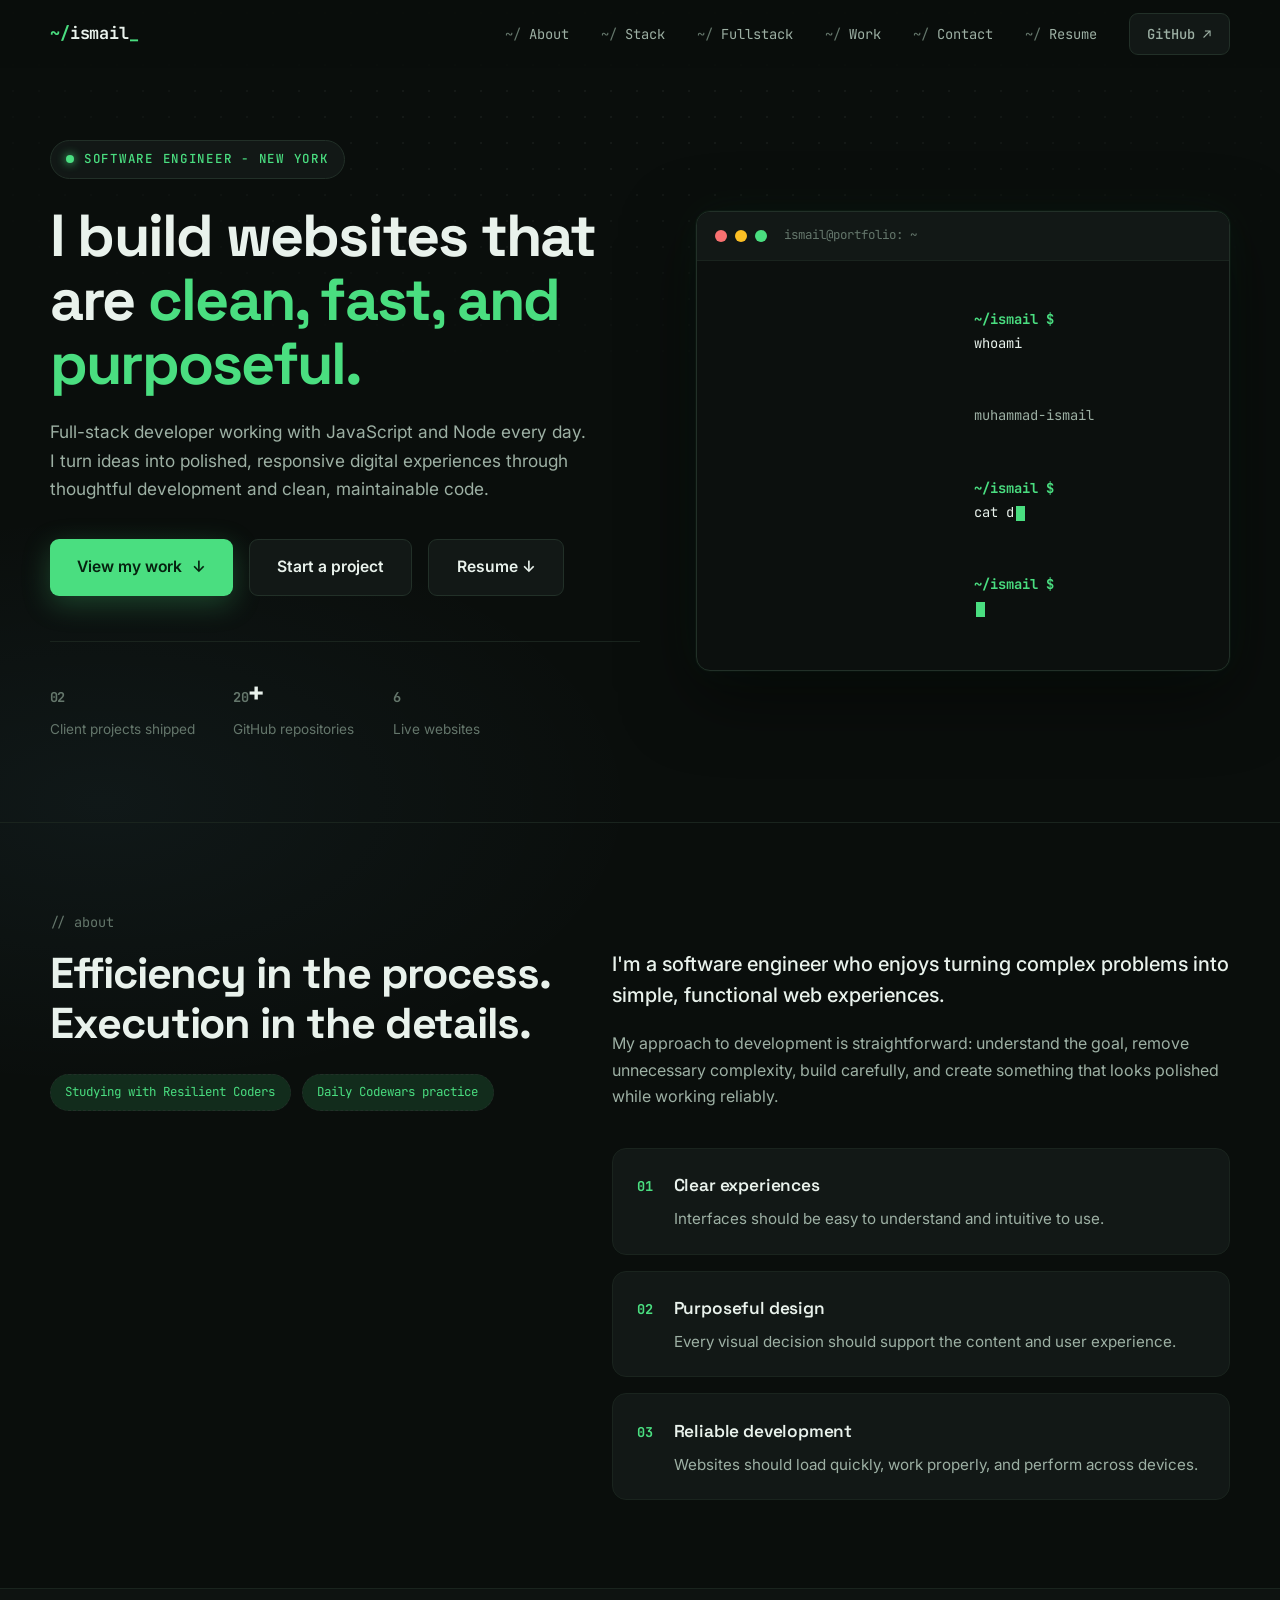
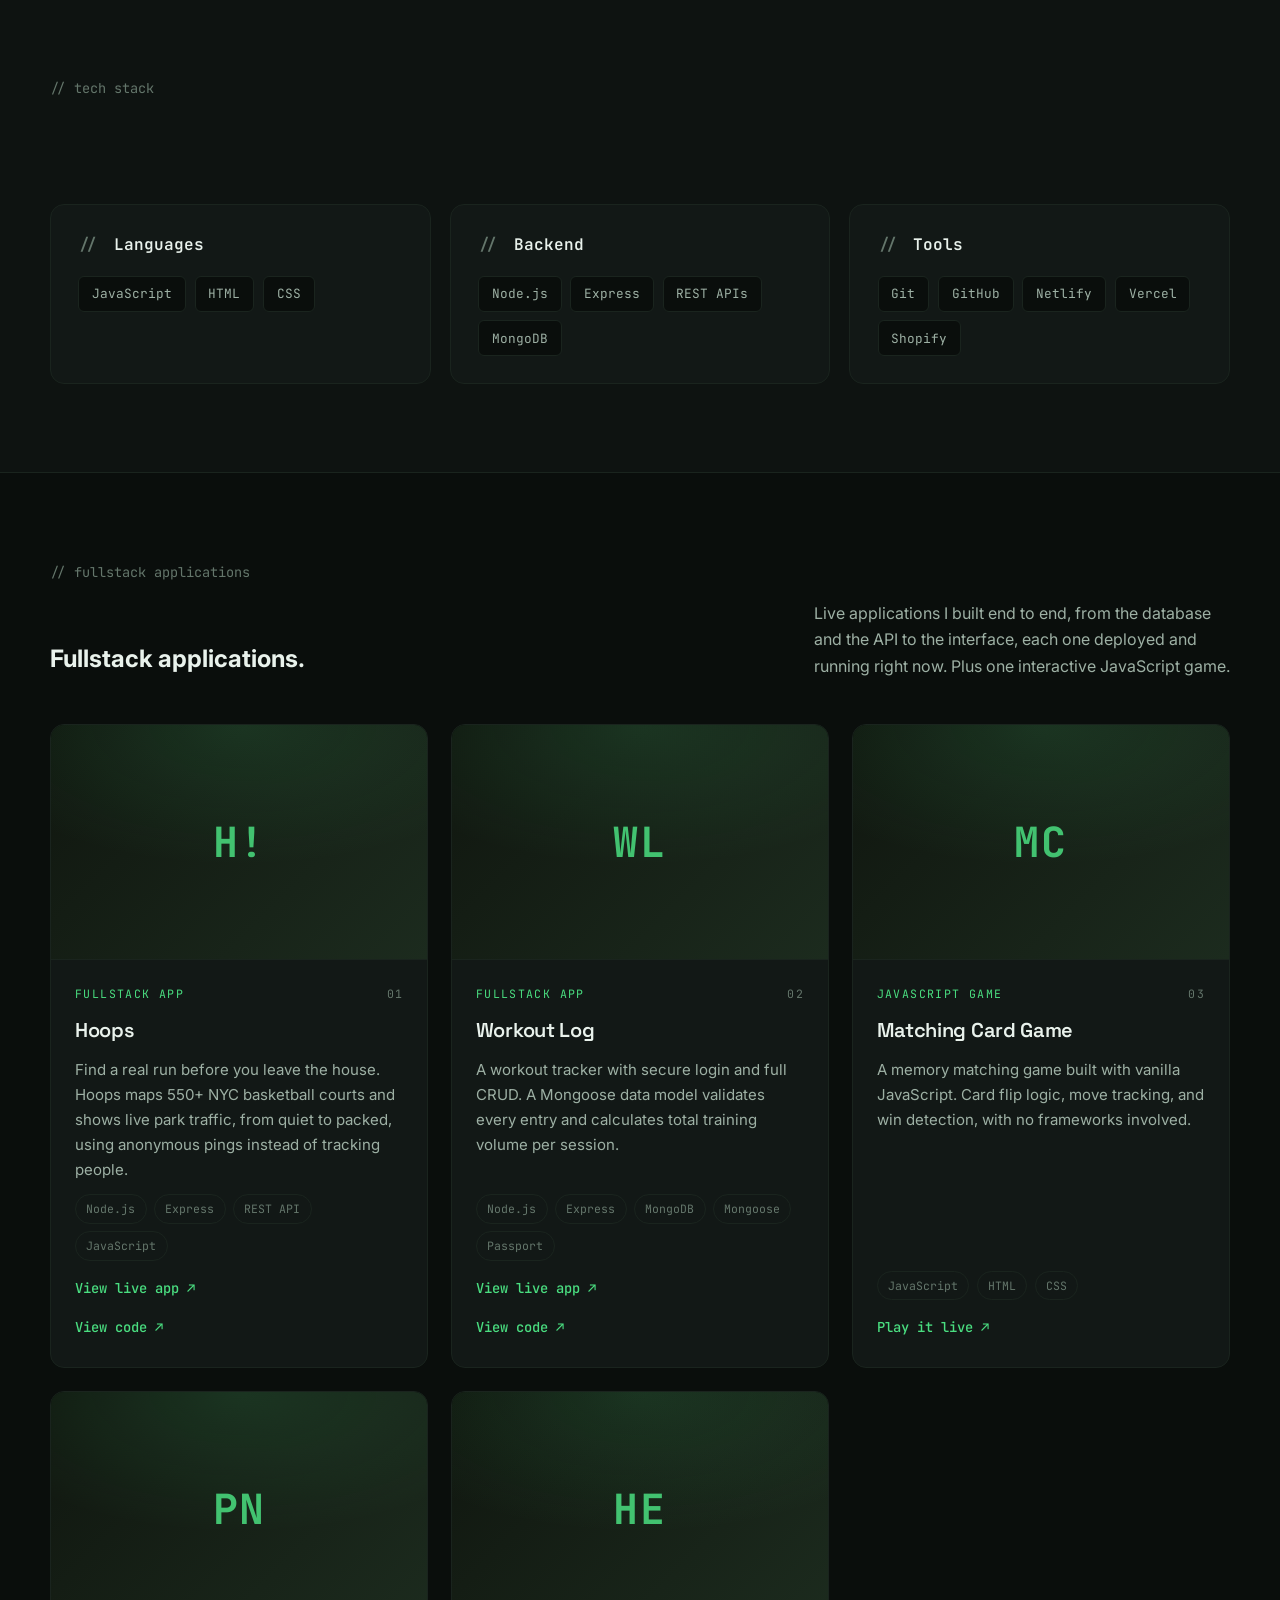
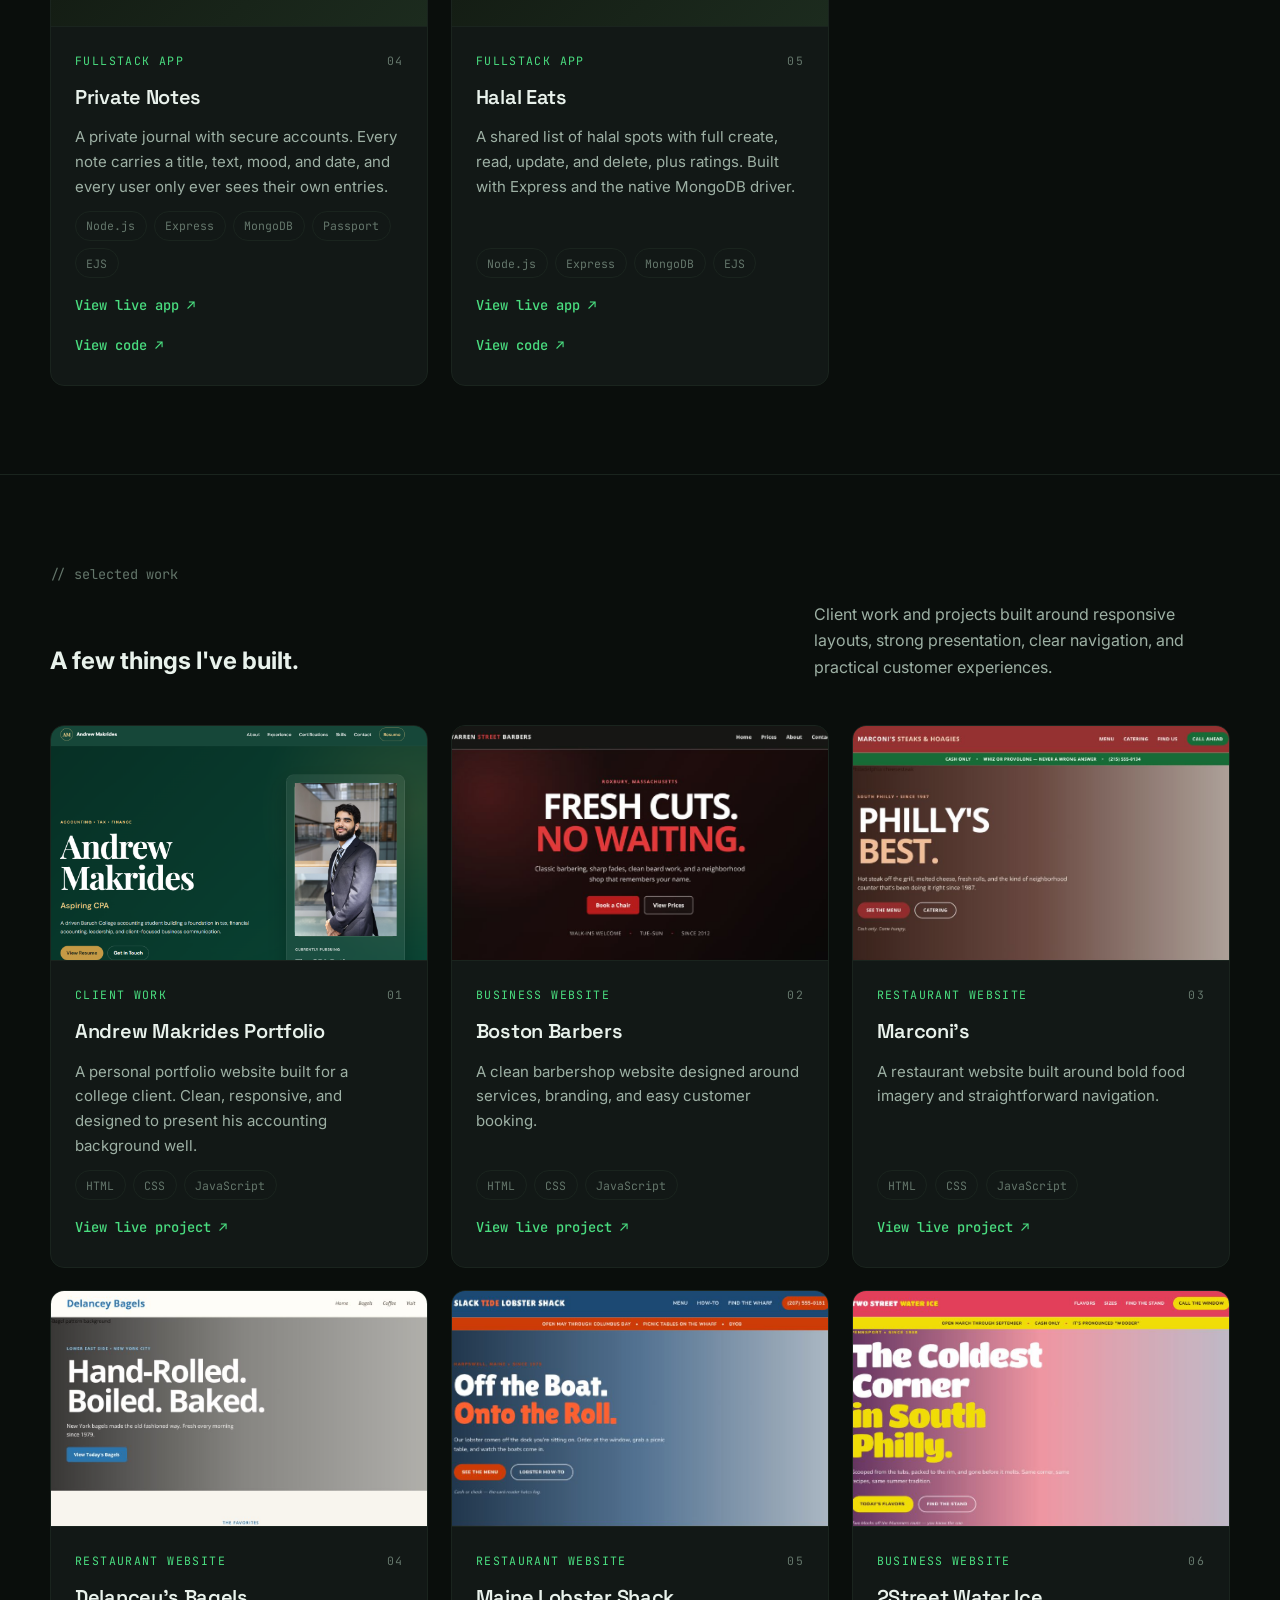
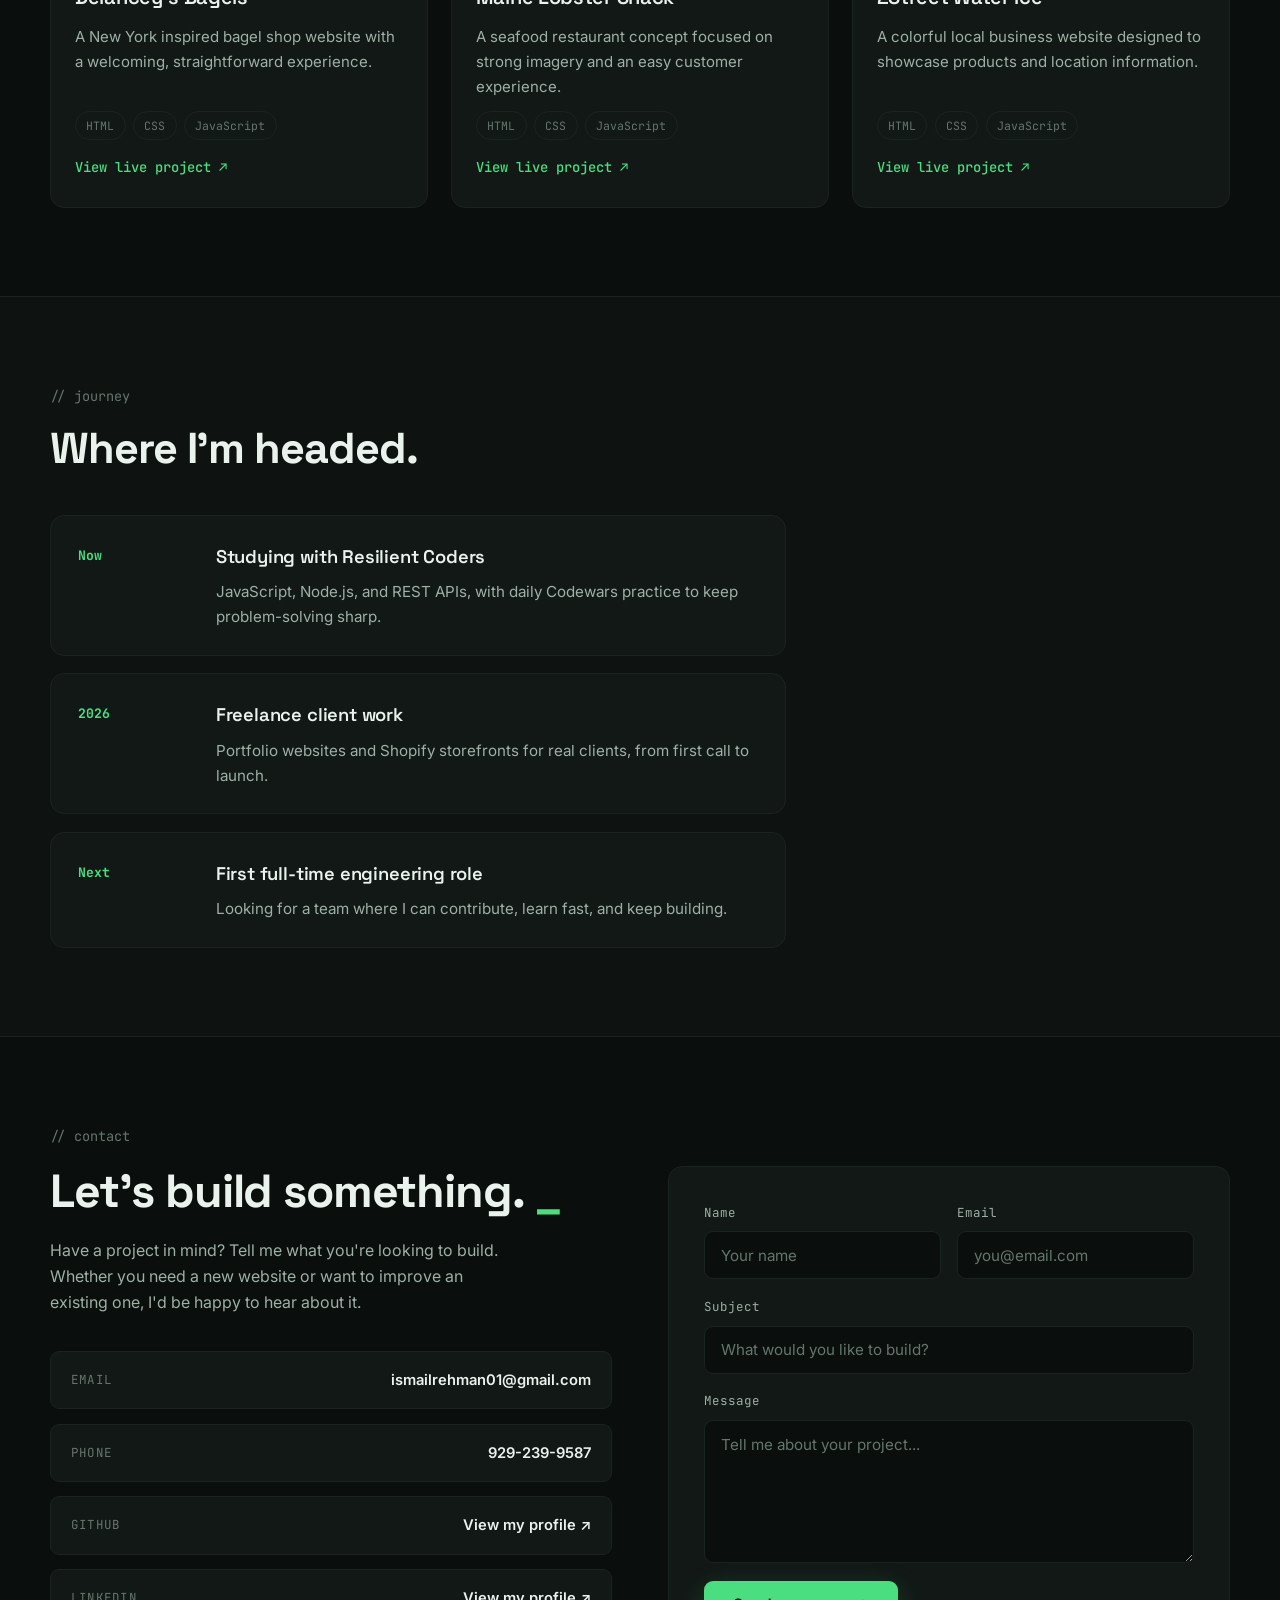
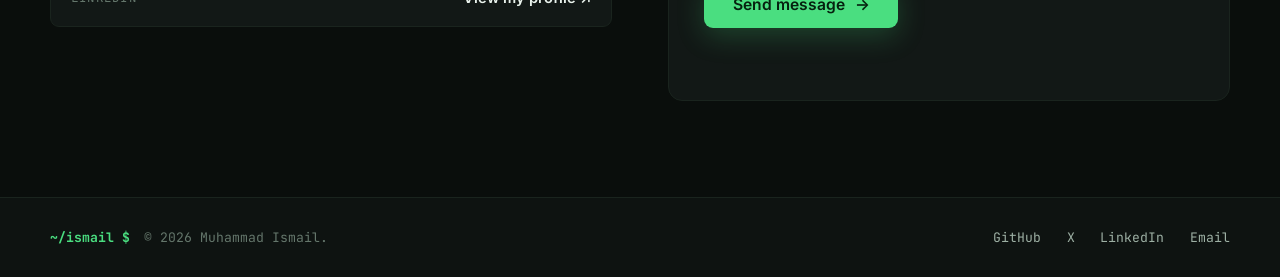
==== commit 5d3a2188: "updating the portfolio" ====
--- a/Portfolio/index.html
+++ b/Portfolio/index.html
@@ -142,12 +142,24 @@
                     Stack
                 </a>
 
+                <a href="#fullstack">
+                    Fullstack
+                </a>
+
                 <a href="#work">
                     Work
                 </a>
 
                 <a href="#contact">
                     Contact
+                </a>
+
+                <a
+                    href="assets/Ismail-Rehman-Resume.pdf"
+                    target="_blank"
+                    rel="noopener noreferrer"
+                >
+                    Resume
                 </a>
 
                 <a
@@ -222,6 +234,15 @@
                             class="button secondary-button"
                         >
                             Start a project
+                        </a>
+
+                        <a
+                            href="assets/Ismail-Rehman-Resume.pdf"
+                            class="button secondary-button"
+                            target="_blank"
+                            rel="noopener noreferrer"
+                        >
+                            Resume ↓
                         </a>
 
                     </div>
@@ -585,6 +606,525 @@
 
 
         <!-- =========================
+             FULLSTACK APPLICATIONS
+        ========================== -->
+
+        <section
+            class="section projects-section"
+            id="fullstack"
+        >
+
+            <div class="container">
+
+                <p class="section-comment reveal">
+                    // fullstack applications
+                </p>
+
+
+                <div class="projects-heading reveal">
+
+                    <div>
+
+                        <h2>
+                            Fullstack applications.
+                        </h2>
+
+                    </div>
+
+
+                    <p>
+                        Live applications I built end to end, from the
+                        database and the API to the interface, each one
+                        deployed and running right now. Plus one
+                        interactive JavaScript game.
+                    </p>
+
+                </div>
+
+
+
+                <div class="project-grid">
+
+
+                    <!-- Hoops -->
+
+                    <article class="project-card reveal">
+
+                        <a
+                            href="https://hoops-ismail.onrender.com"
+                            target="_blank"
+                            rel="noopener noreferrer"
+                            class="project-shot"
+                            aria-label="View the Hoops app live"
+                        >
+
+                            <div
+                                class="shot-fallback"
+                                aria-hidden="true"
+                            >
+                                <span>H!</span>
+                            </div>
+
+                            <img
+                                src="images/hoops.png"
+                                alt="Hoops basketball court traffic app"
+                                loading="lazy"
+                                onerror="this.classList.add('is-broken')"
+                            >
+
+                            <span class="project-arrow">
+                                ↗
+                            </span>
+
+                        </a>
+
+
+                        <div class="project-info">
+
+                            <div class="project-category">
+
+                                <span>
+                                    FULLSTACK APP
+                                </span>
+
+                                <span>
+                                    01
+                                </span>
+
+                            </div>
+
+
+                            <h3>
+                                Hoops
+                            </h3>
+
+
+                            <p>
+                                Find a real run before you leave the
+                                house. Hoops maps 550+ NYC basketball
+                                courts and shows live park traffic,
+                                from quiet to packed, using anonymous
+                                pings instead of tracking people.
+                            </p>
+
+
+                            <div class="project-tags">
+
+                                <span>Node.js</span>
+                                <span>Express</span>
+                                <span>REST API</span>
+                                <span>JavaScript</span>
+
+                            </div>
+
+
+                            <a
+                                href="https://hoops-ismail.onrender.com"
+                                target="_blank"
+                                rel="noopener noreferrer"
+                                class="project-link"
+                            >
+                                View live app ↗
+                            </a>
+
+                            <a
+                                href="https://github.com/ismailrehman154-gif/Hoops-"
+                                target="_blank"
+                                rel="noopener noreferrer"
+                                class="project-link"
+                            >
+                                View code ↗
+                            </a>
+
+                        </div>
+
+                    </article>
+
+
+
+                    <!-- Workout Log -->
+
+                    <article
+                        class="project-card reveal"
+                        data-delay="70"
+                    >
+
+                        <a
+                            href="https://workout-log-ismail.onrender.com"
+                            target="_blank"
+                            rel="noopener noreferrer"
+                            class="project-shot"
+                            aria-label="View the Workout Log app live"
+                        >
+
+                            <div
+                                class="shot-fallback"
+                                aria-hidden="true"
+                            >
+                                <span>WL</span>
+                            </div>
+
+                            <img
+                                src="images/workout-log.png"
+                                alt="Workout Log application"
+                                loading="lazy"
+                                onerror="this.classList.add('is-broken')"
+                            >
+
+                            <span class="project-arrow">
+                                ↗
+                            </span>
+
+                        </a>
+
+
+                        <div class="project-info">
+
+                            <div class="project-category">
+
+                                <span>
+                                    FULLSTACK APP
+                                </span>
+
+                                <span>
+                                    02
+                                </span>
+
+                            </div>
+
+
+                            <h3>
+                                Workout Log
+                            </h3>
+
+
+                            <p>
+                                A workout tracker with secure login and
+                                full CRUD. A Mongoose data model
+                                validates every entry and calculates
+                                total training volume per session.
+                            </p>
+
+
+                            <div class="project-tags">
+
+                                <span>Node.js</span>
+                                <span>Express</span>
+                                <span>MongoDB</span>
+                                <span>Mongoose</span>
+                                <span>Passport</span>
+
+                            </div>
+
+
+                            <a
+                                href="https://workout-log-ismail.onrender.com"
+                                target="_blank"
+                                rel="noopener noreferrer"
+                                class="project-link"
+                            >
+                                View live app ↗
+                            </a>
+
+                            <a
+                                href="https://github.com/ismailrehman154-gif/Workout-Log"
+                                target="_blank"
+                                rel="noopener noreferrer"
+                                class="project-link"
+                            >
+                                View code ↗
+                            </a>
+
+                        </div>
+
+                    </article>
+
+
+
+                    <!-- Matching Card Game -->
+
+                    <article class="project-card reveal">
+
+                        <a
+                            href="https://matching-card-bootcamp.vercel.app"
+                            target="_blank"
+                            rel="noopener noreferrer"
+                            class="project-shot"
+                            aria-label="Play the Matching Card Game live"
+                        >
+
+                            <div
+                                class="shot-fallback"
+                                aria-hidden="true"
+                            >
+                                <span>MC</span>
+                            </div>
+
+                            <img
+                                src="images/matching-card.png"
+                                alt="Matching Card Game"
+                                loading="lazy"
+                                onerror="this.classList.add('is-broken')"
+                            >
+
+                            <span class="project-arrow">
+                                ↗
+                            </span>
+
+                        </a>
+
+
+                        <div class="project-info">
+
+                            <div class="project-category">
+
+                                <span>
+                                    JAVASCRIPT GAME
+                                </span>
+
+                                <span>
+                                    03
+                                </span>
+
+                            </div>
+
+
+                            <h3>
+                                Matching Card Game
+                            </h3>
+
+
+                            <p>
+                                A memory matching game built with
+                                vanilla JavaScript. Card flip logic,
+                                move tracking, and win detection,
+                                with no frameworks involved.
+                            </p>
+
+
+                            <div class="project-tags">
+
+                                <span>JavaScript</span>
+                                <span>HTML</span>
+                                <span>CSS</span>
+
+                            </div>
+
+
+                            <a
+                                href="https://matching-card-bootcamp.vercel.app"
+                                target="_blank"
+                                rel="noopener noreferrer"
+                                class="project-link"
+                            >
+                                Play it live ↗
+                            </a>
+
+                        </div>
+
+                    </article>
+
+
+
+                    <!-- Private Notes -->
+
+                    <article class="project-card reveal">
+
+                        <a
+                            href="https://private-notes-ismail.onrender.com"
+                            target="_blank"
+                            rel="noopener noreferrer"
+                            class="project-shot"
+                            aria-label="View the Private Notes app live"
+                        >
+
+                            <div
+                                class="shot-fallback"
+                                aria-hidden="true"
+                            >
+                                <span>PN</span>
+                            </div>
+
+                            <img
+                                src="images/private-notes.png"
+                                alt="Private Notes journal application"
+                                loading="lazy"
+                                onerror="this.classList.add('is-broken')"
+                            >
+
+                            <span class="project-arrow">
+                                ↗
+                            </span>
+
+                        </a>
+
+
+                        <div class="project-info">
+
+                            <div class="project-category">
+
+                                <span>
+                                    FULLSTACK APP
+                                </span>
+
+                                <span>
+                                    04
+                                </span>
+
+                            </div>
+
+
+                            <h3>
+                                Private Notes
+                            </h3>
+
+
+                            <p>
+                                A private journal with secure accounts.
+                                Every note carries a title, text, mood,
+                                and date, and every user only ever
+                                sees their own entries.
+                            </p>
+
+
+                            <div class="project-tags">
+
+                                <span>Node.js</span>
+                                <span>Express</span>
+                                <span>MongoDB</span>
+                                <span>Passport</span>
+                                <span>EJS</span>
+
+                            </div>
+
+
+                            <a
+                                href="https://private-notes-ismail.onrender.com"
+                                target="_blank"
+                                rel="noopener noreferrer"
+                                class="project-link"
+                            >
+                                View live app ↗
+                            </a>
+
+                            <a
+                                href="https://github.com/ismailrehman154-gif/private-notes"
+                                target="_blank"
+                                rel="noopener noreferrer"
+                                class="project-link"
+                            >
+                                View code ↗
+                            </a>
+
+                        </div>
+
+                    </article>
+
+
+
+                    <!-- Halal Eats -->
+
+                    <article class="project-card reveal">
+
+                        <a
+                            href="https://halal-eats-ismail.onrender.com"
+                            target="_blank"
+                            rel="noopener noreferrer"
+                            class="project-shot"
+                            aria-label="View the Halal Eats app live"
+                        >
+
+                            <div
+                                class="shot-fallback"
+                                aria-hidden="true"
+                            >
+                                <span>HE</span>
+                            </div>
+
+                            <img
+                                src="images/halal-eats.png"
+                                alt="Halal Eats application"
+                                loading="lazy"
+                                onerror="this.classList.add('is-broken')"
+                            >
+
+                            <span class="project-arrow">
+                                ↗
+                            </span>
+
+                        </a>
+
+
+                        <div class="project-info">
+
+                            <div class="project-category">
+
+                                <span>
+                                    FULLSTACK APP
+                                </span>
+
+                                <span>
+                                    05
+                                </span>
+
+                            </div>
+
+
+                            <h3>
+                                Halal Eats
+                            </h3>
+
+
+                            <p>
+                                A shared list of halal spots with full
+                                create, read, update, and delete, plus
+                                ratings. Built with Express and the
+                                native MongoDB driver.
+                            </p>
+
+
+                            <div class="project-tags">
+
+                                <span>Node.js</span>
+                                <span>Express</span>
+                                <span>MongoDB</span>
+                                <span>EJS</span>
+
+                            </div>
+
+
+                            <a
+                                href="https://halal-eats-ismail.onrender.com"
+                                target="_blank"
+                                rel="noopener noreferrer"
+                                class="project-link"
+                            >
+                                View live app ↗
+                            </a>
+
+                            <a
+                                href="https://github.com/ismailrehman154-gif/halal-eats"
+                                target="_blank"
+                                rel="noopener noreferrer"
+                                class="project-link"
+                            >
+                                View code ↗
+                            </a>
+
+                        </div>
+
+                    </article>
+
+
+                </div>
+
+            </div>
+
+        </section>
+
+
+
+        <!-- =========================
              PROJECTS
         ========================== -->
 
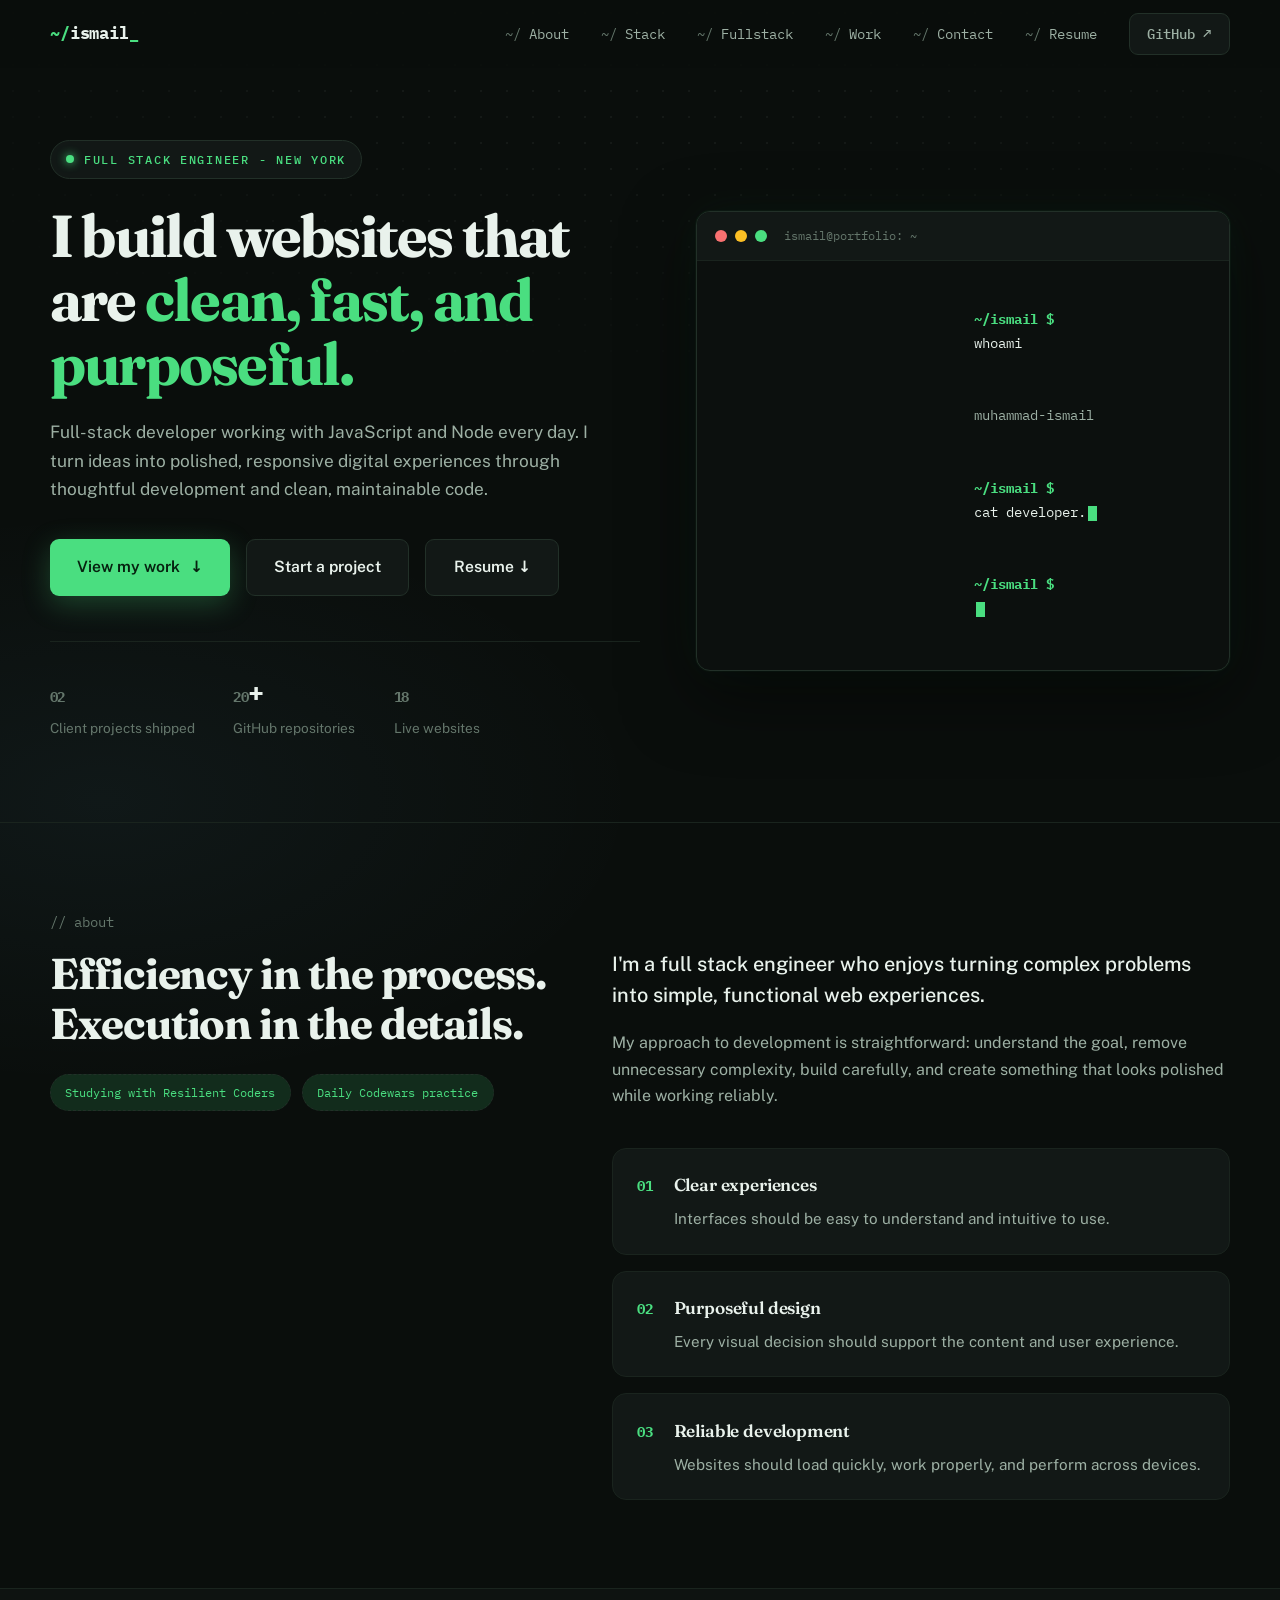
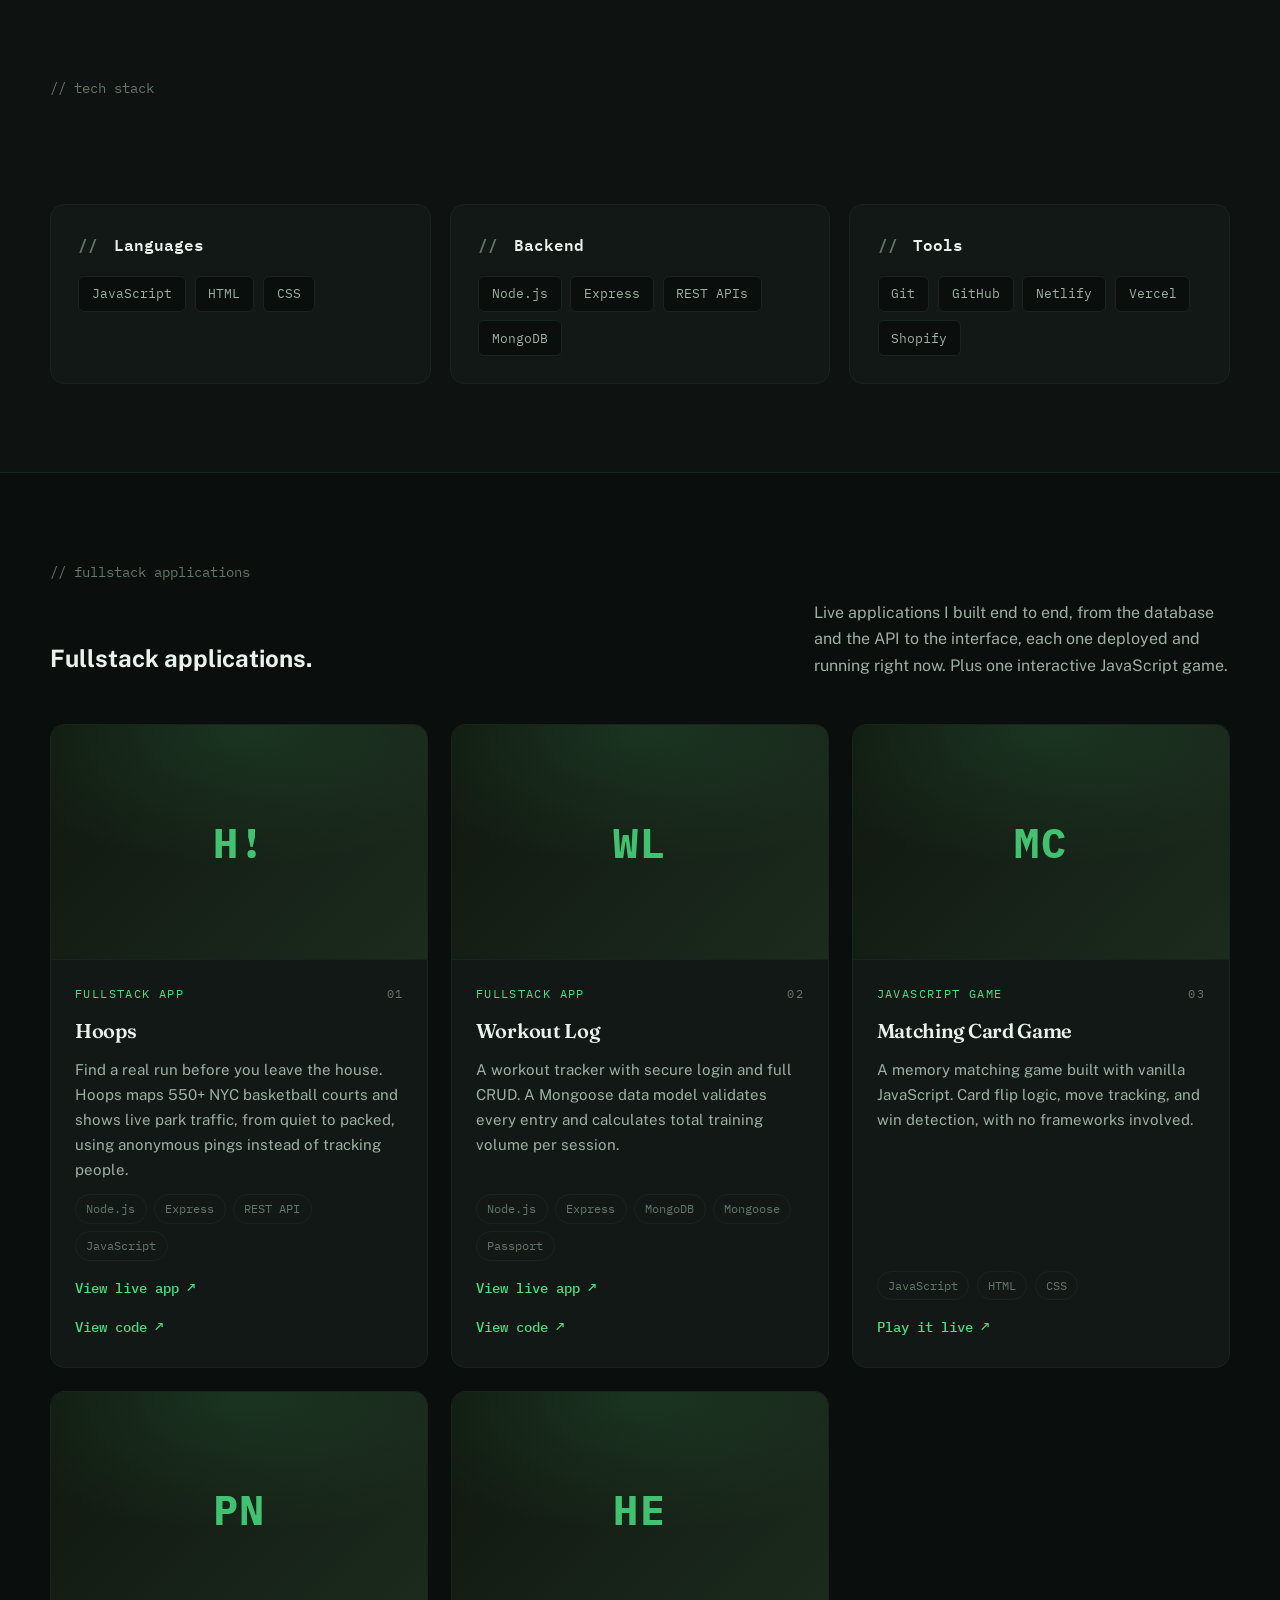
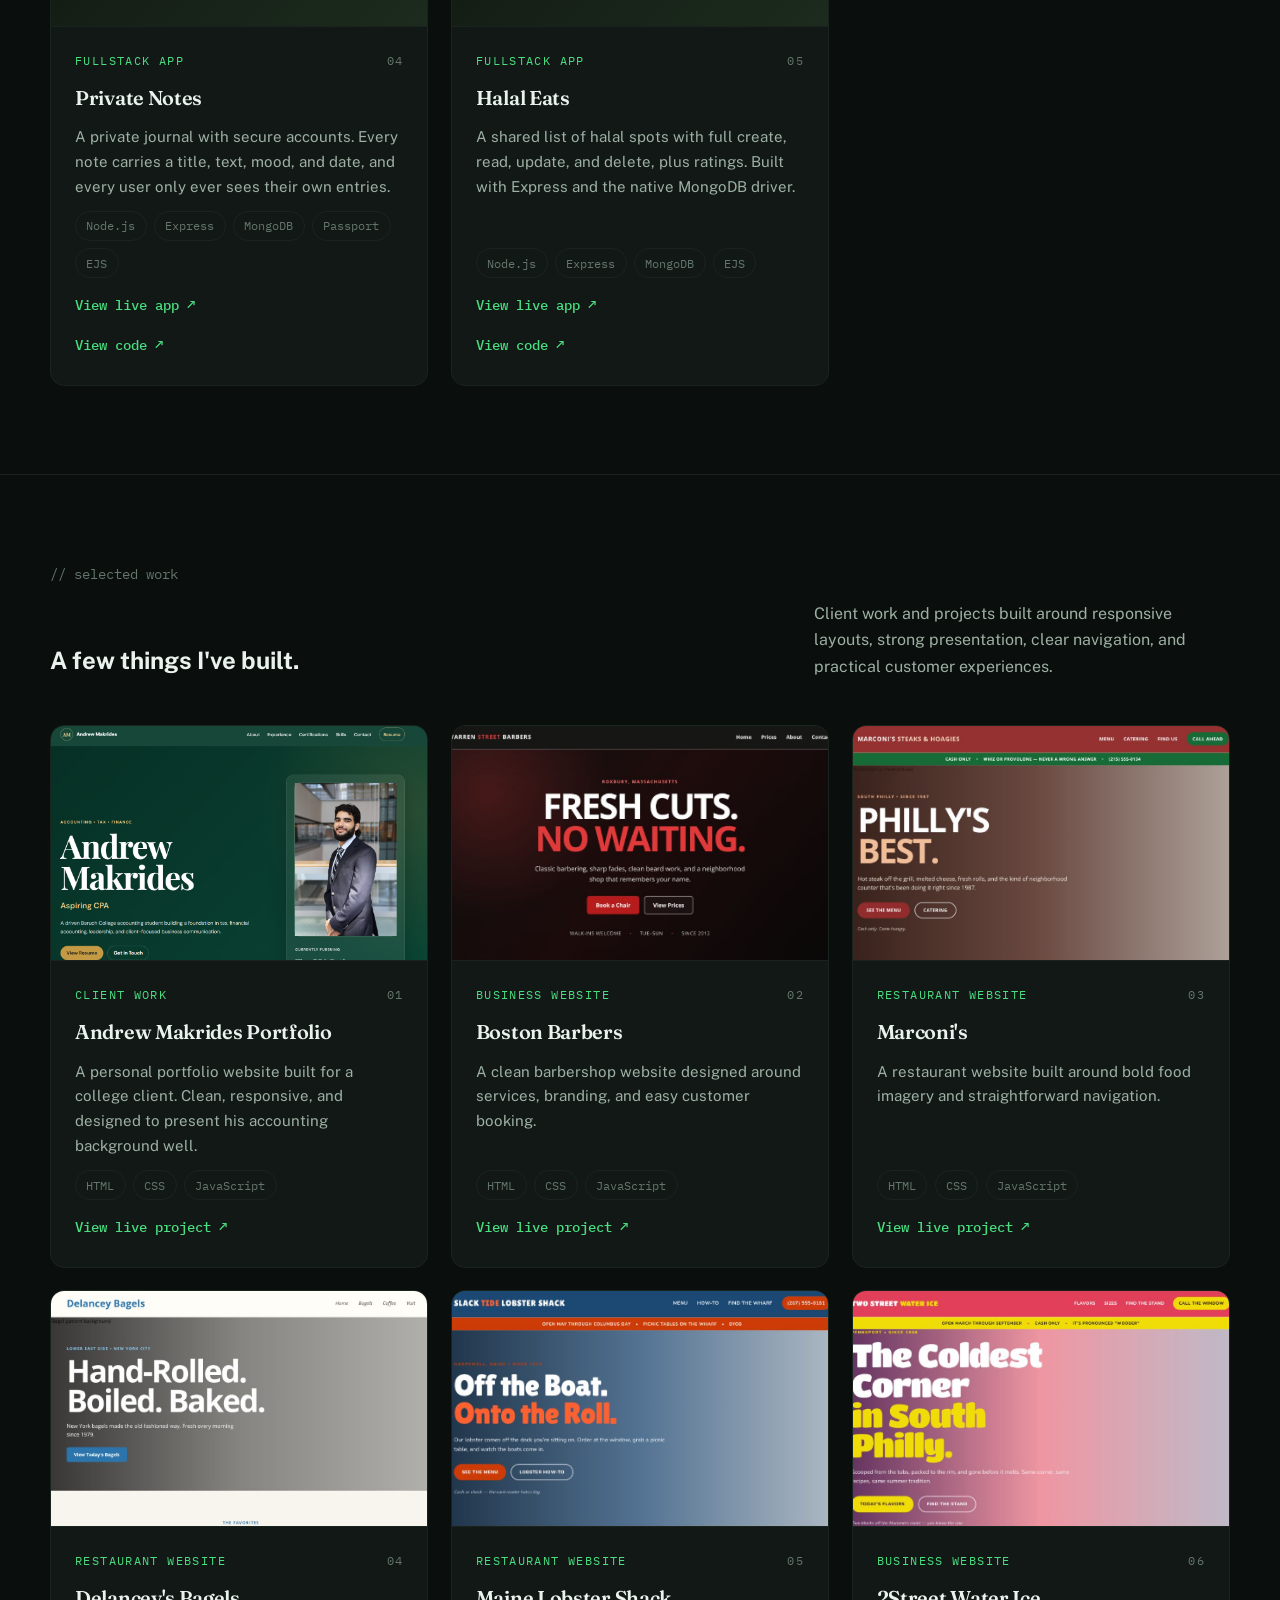
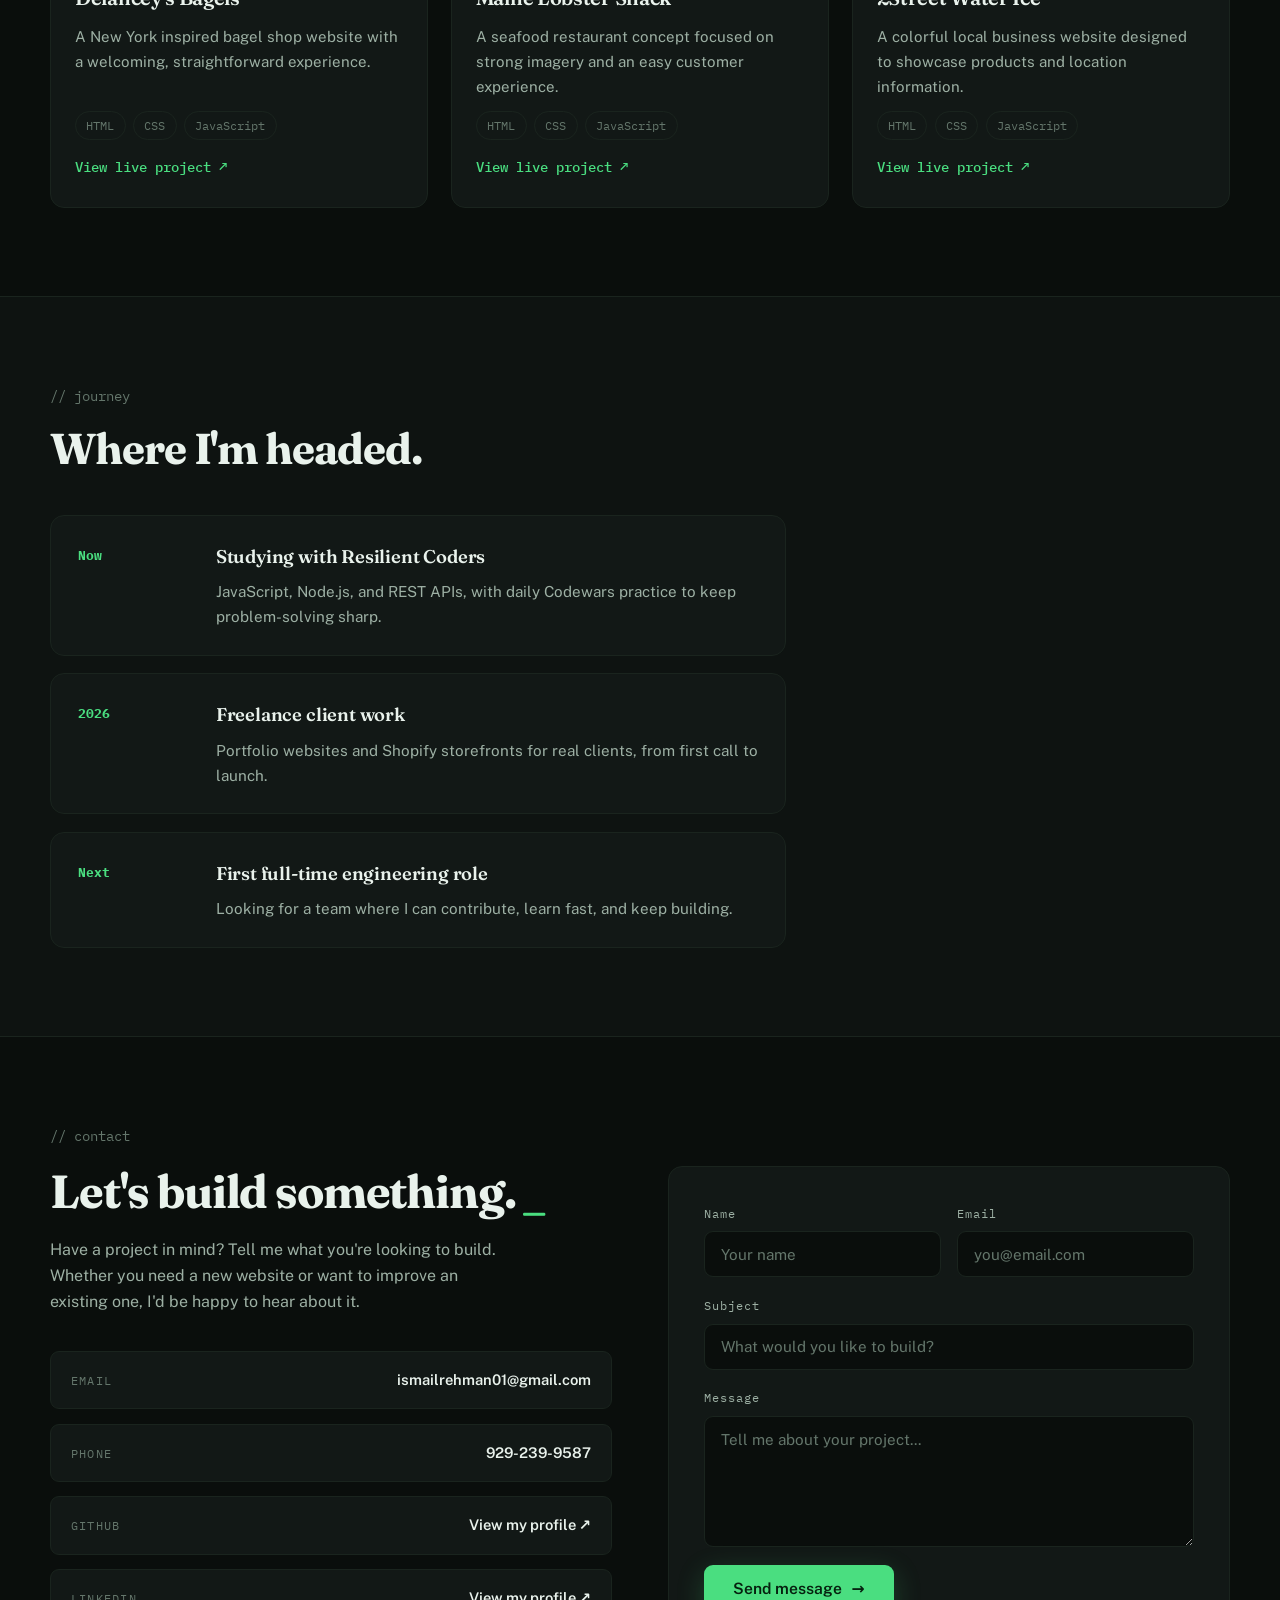
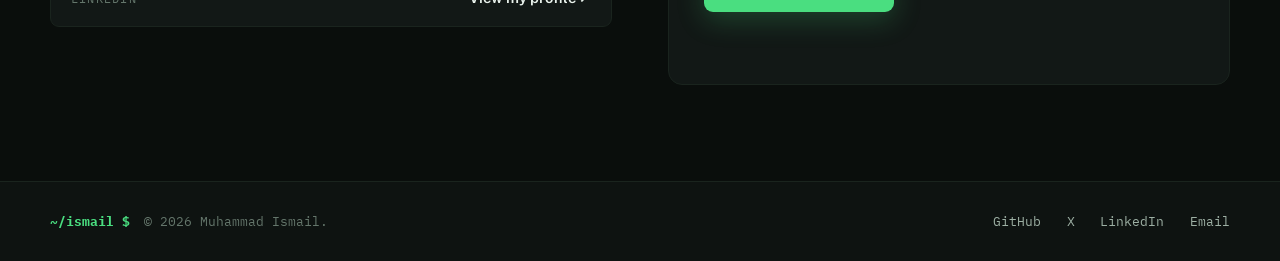
==== commit f071967c: "portfolio" ====
--- a/Portfolio/index.html
+++ b/Portfolio/index.html
@@ -8,11 +8,11 @@
         content="width=device-width, initial-scale=1.0"
     >
 
-    <title>Muhammad Ismail | Software Engineer</title>
+    <title>Muhammad Ismail | Full Stack Engineer</title>
 
     <meta
         name="description"
-        content="Muhammad Ismail is a software engineer and web developer building clean, responsive, and functional websites."
+        content="Muhammad Ismail is a full stack engineer building clean, responsive, and functional web applications with JavaScript, Node.js, Express and MongoDB."
     >
 
     <meta name="author" content="Muhammad Ismail">
@@ -27,12 +27,12 @@
     <!-- Open Graph -->
     <meta
         property="og:title"
-        content="Muhammad Ismail | Software Engineer"
+        content="Muhammad Ismail | Full Stack Engineer"
     >
 
     <meta
         property="og:description"
-        content="Software engineer building clean, responsive, and functional web experiences."
+        content="Full stack engineer building clean, responsive, and functional web applications."
     >
 
     <meta
@@ -63,7 +63,7 @@
     >
 
     <link
-        href="https://fonts.googleapis.com/css2?family=Inter:wght@400;500;600;700&family=JetBrains+Mono:wght@400;500;700&family=Space+Grotesk:wght@500;600;700&display=swap"
+        href="https://fonts.googleapis.com/css2?family=Fraunces:opsz,wght@9..144,500;9..144,600;9..144,700&family=IBM+Plex+Mono:wght@400;500;700&family=Public+Sans:wght@400;500;600;700&display=swap"
         rel="stylesheet"
     >
 
@@ -198,7 +198,7 @@
 
                     <p class="eyebrow">
                         <span class="status-dot"></span>
-                        SOFTWARE ENGINEER - NEW YORK
+                        FULL STACK ENGINEER - NEW YORK
                     </p>
 
 
@@ -261,7 +261,7 @@
                         </div>
 
                         <div class="stat">
-                            <strong><span data-count="6">0</span></strong>
+                            <strong><span data-count="18">0</span></strong>
                             <span>Live websites</span>
                         </div>
 
@@ -411,7 +411,7 @@
                     >
 
                         <p class="about-intro">
-                            I'm a software engineer who enjoys turning
+                            I'm a full stack engineer who enjoys turning
                             complex problems into simple, functional web
                             experiences.
                         </p>
--- a/Portfolio/assets/css/main.css
+++ b/Portfolio/assets/css/main.css
@@ -26,9 +26,9 @@
     --sky: #7dd3fc;
     --rose: #fda4af;
 
-    --font-body: "Inter", system-ui, -apple-system, "Segoe UI", sans-serif;
-    --font-display: "Space Grotesk", "Inter", system-ui, sans-serif;
-    --font-mono: "JetBrains Mono", ui-monospace, "SF Mono", Menlo, monospace;
+    --font-body: "Public Sans", system-ui, -apple-system, "Segoe UI", sans-serif;
+    --font-display: "Fraunces", Georgia, "Times New Roman", serif;
+    --font-mono: "IBM Plex Mono", ui-monospace, "SF Mono", Menlo, monospace;
 
     --radius: 14px;
     --radius-small: 9px;
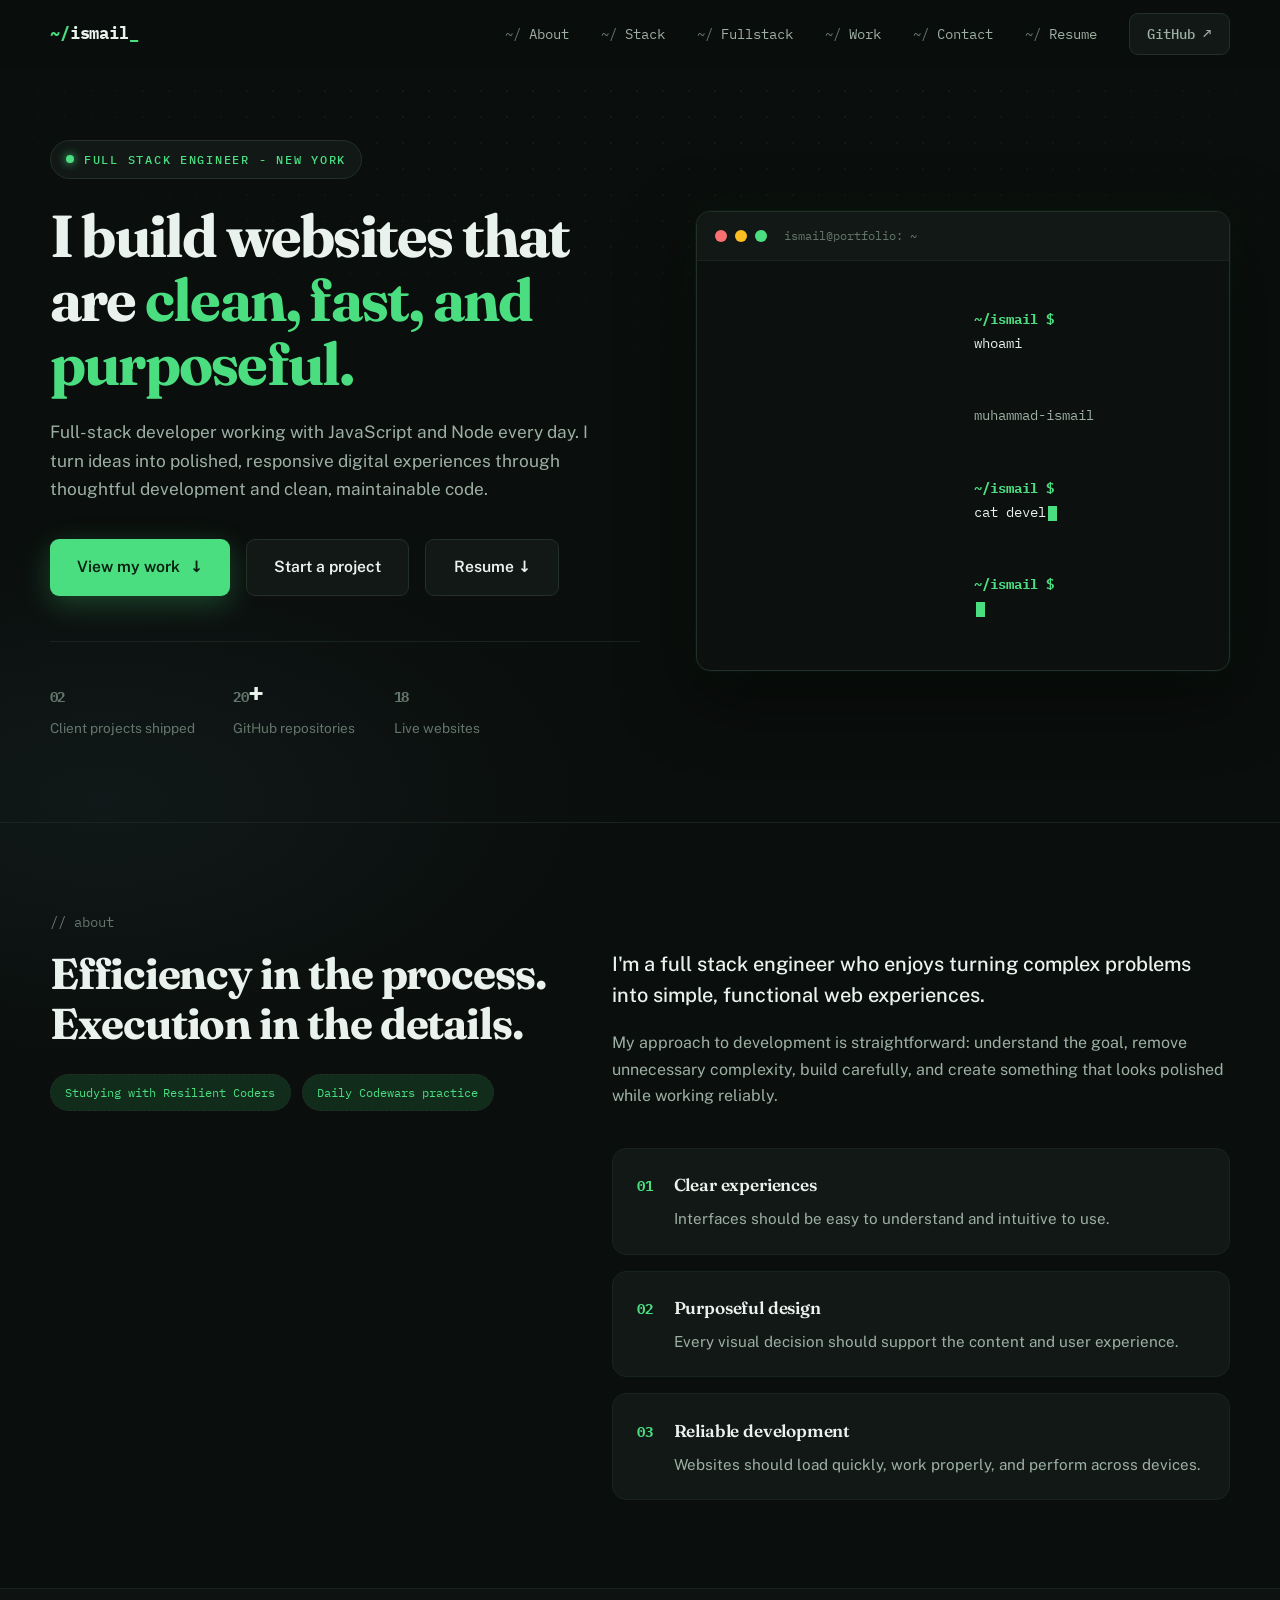
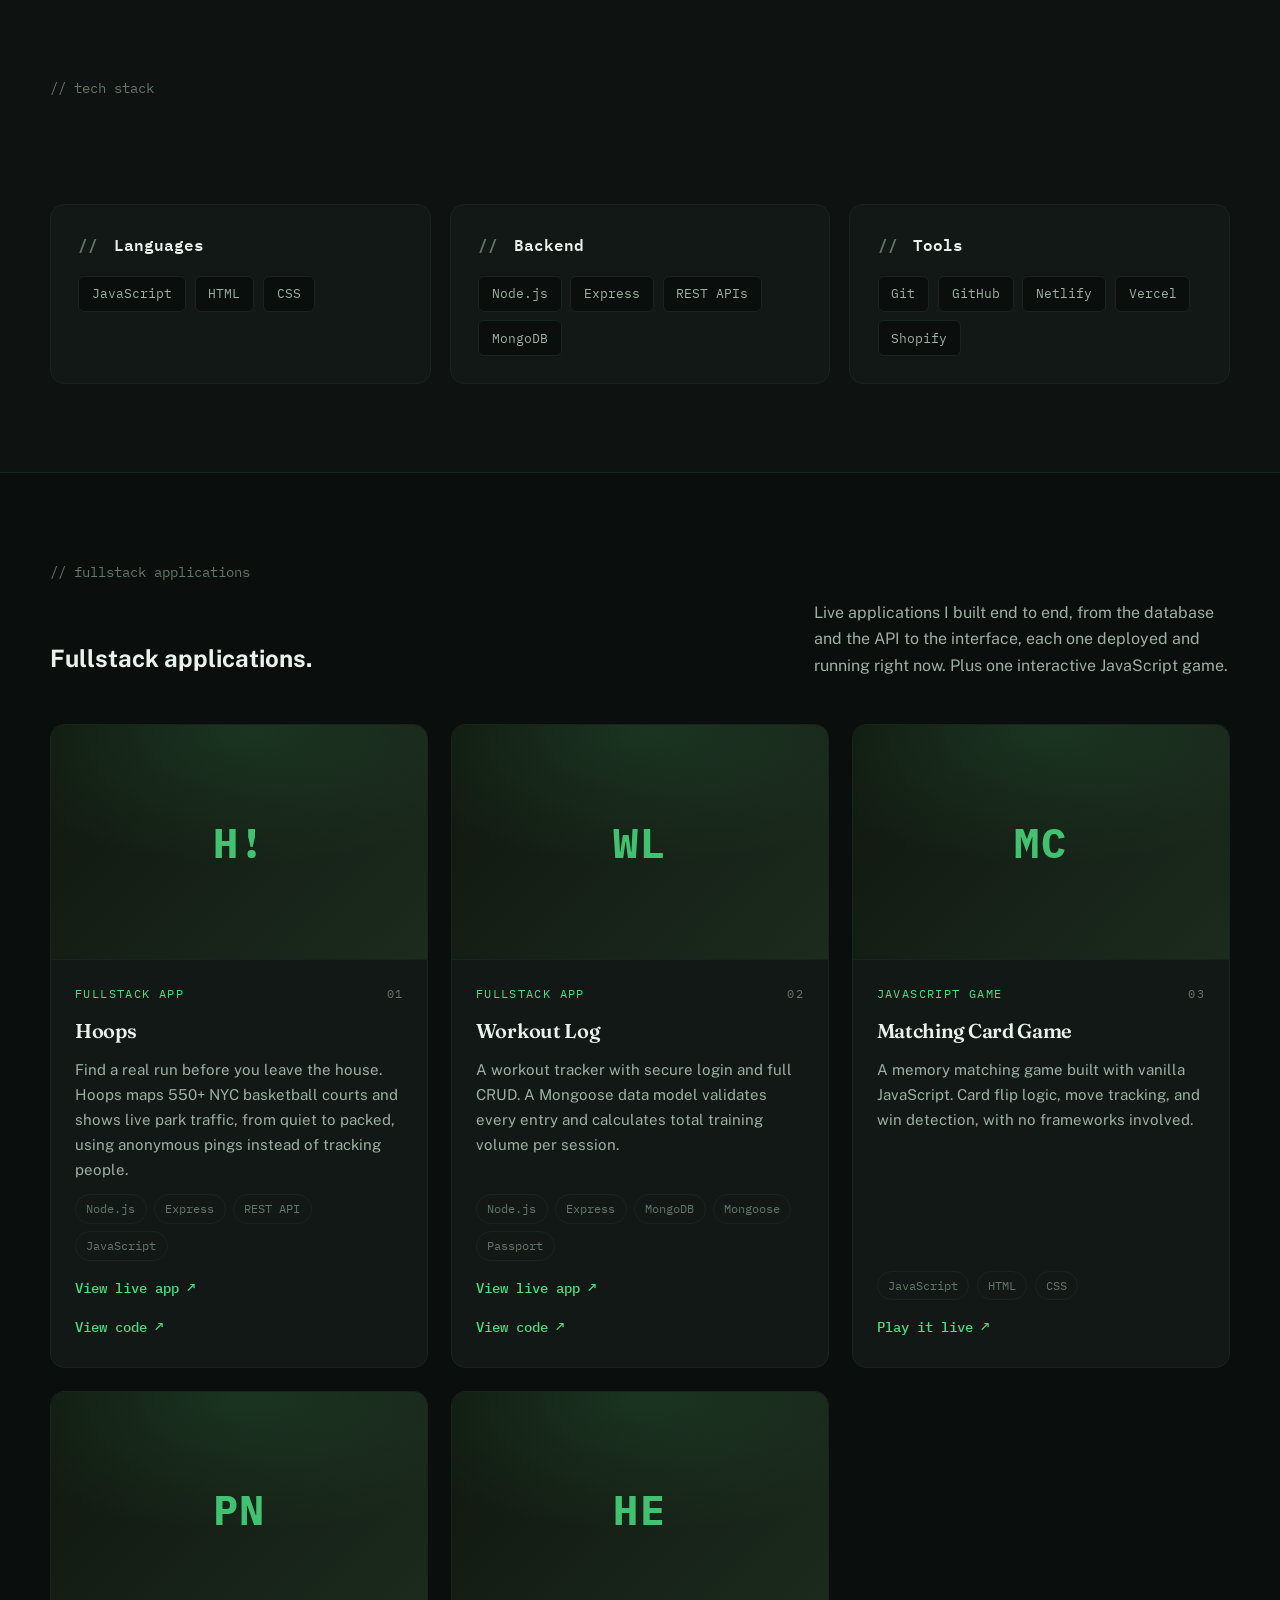
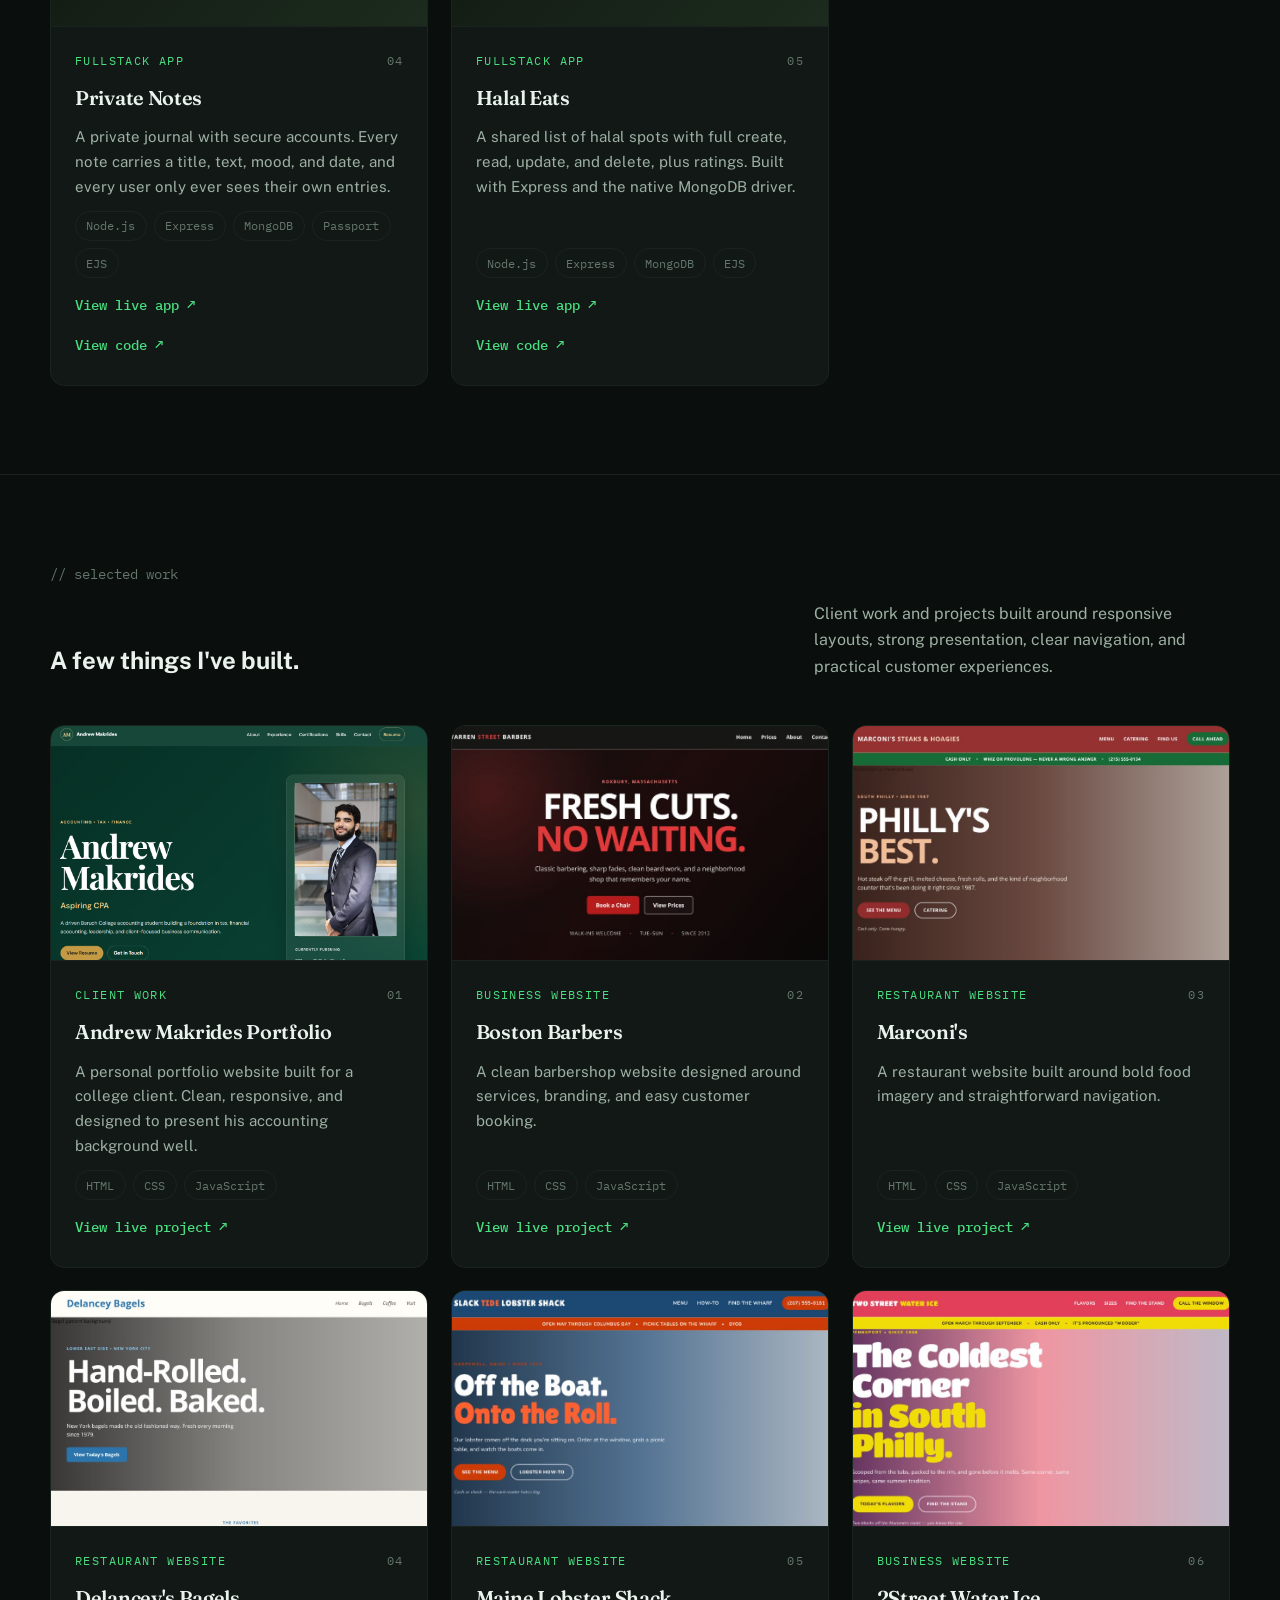
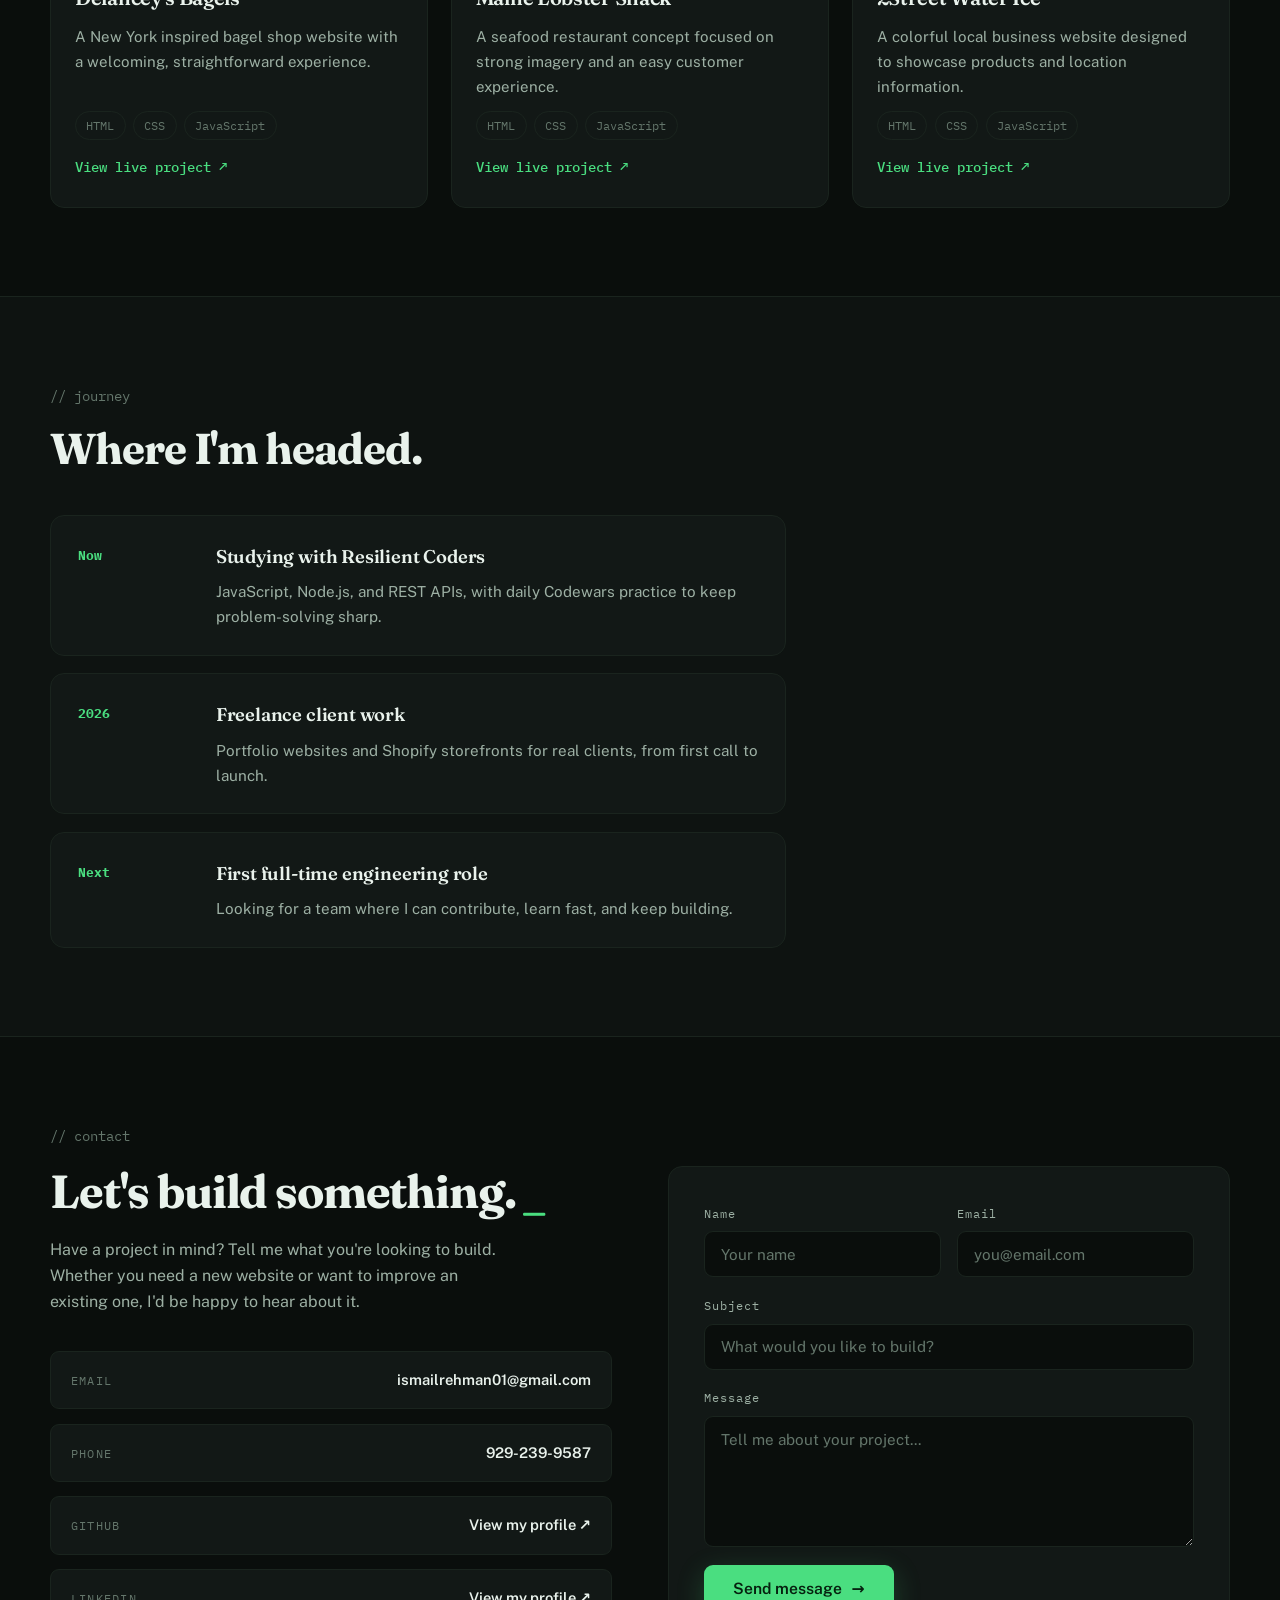
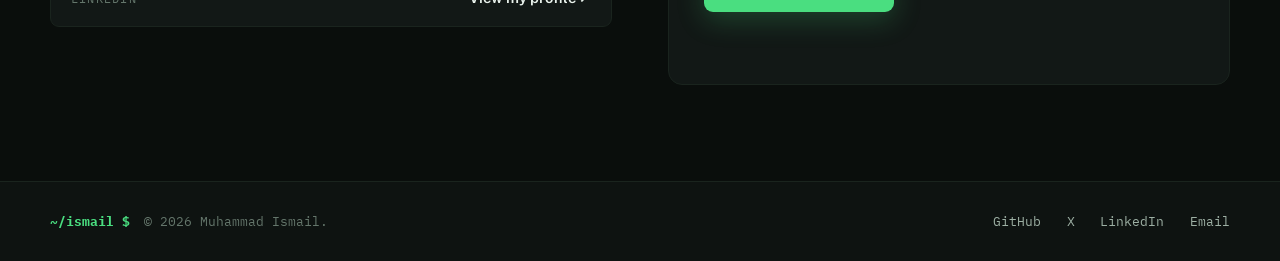
==== commit 6e658e1d: "Point bagels and water ice links at their new Vercel URLs" ====
--- a/Portfolio/index.html
+++ b/Portfolio/index.html
@@ -1431,7 +1431,7 @@
                     >
 
                         <a
-                            href="https://resilient-coders-work-2xrs.vercel.app/"
+                            href="https://delanceys-bagels.vercel.app/"
                             target="_blank"
                             rel="noopener noreferrer"
                             class="project-shot"
@@ -1496,7 +1496,7 @@
 
 
                             <a
-                                href="https://resilient-coders-work-2xrs.vercel.app/"
+                                href="https://delanceys-bagels.vercel.app/"
                                 target="_blank"
                                 rel="noopener noreferrer"
                                 class="project-link"
@@ -1605,7 +1605,7 @@
                     >
 
                         <a
-                            href="https://resilient-coders-work-9ynx.vercel.app/"
+                            href="https://2street-water-ice.vercel.app/"
                             target="_blank"
                             rel="noopener noreferrer"
                             class="project-shot"
@@ -1670,7 +1670,7 @@
 
 
                             <a
-                                href="https://resilient-coders-work-9ynx.vercel.app/"
+                                href="https://2street-water-ice.vercel.app/"
                                 target="_blank"
                                 rel="noopener noreferrer"
                                 class="project-link"
